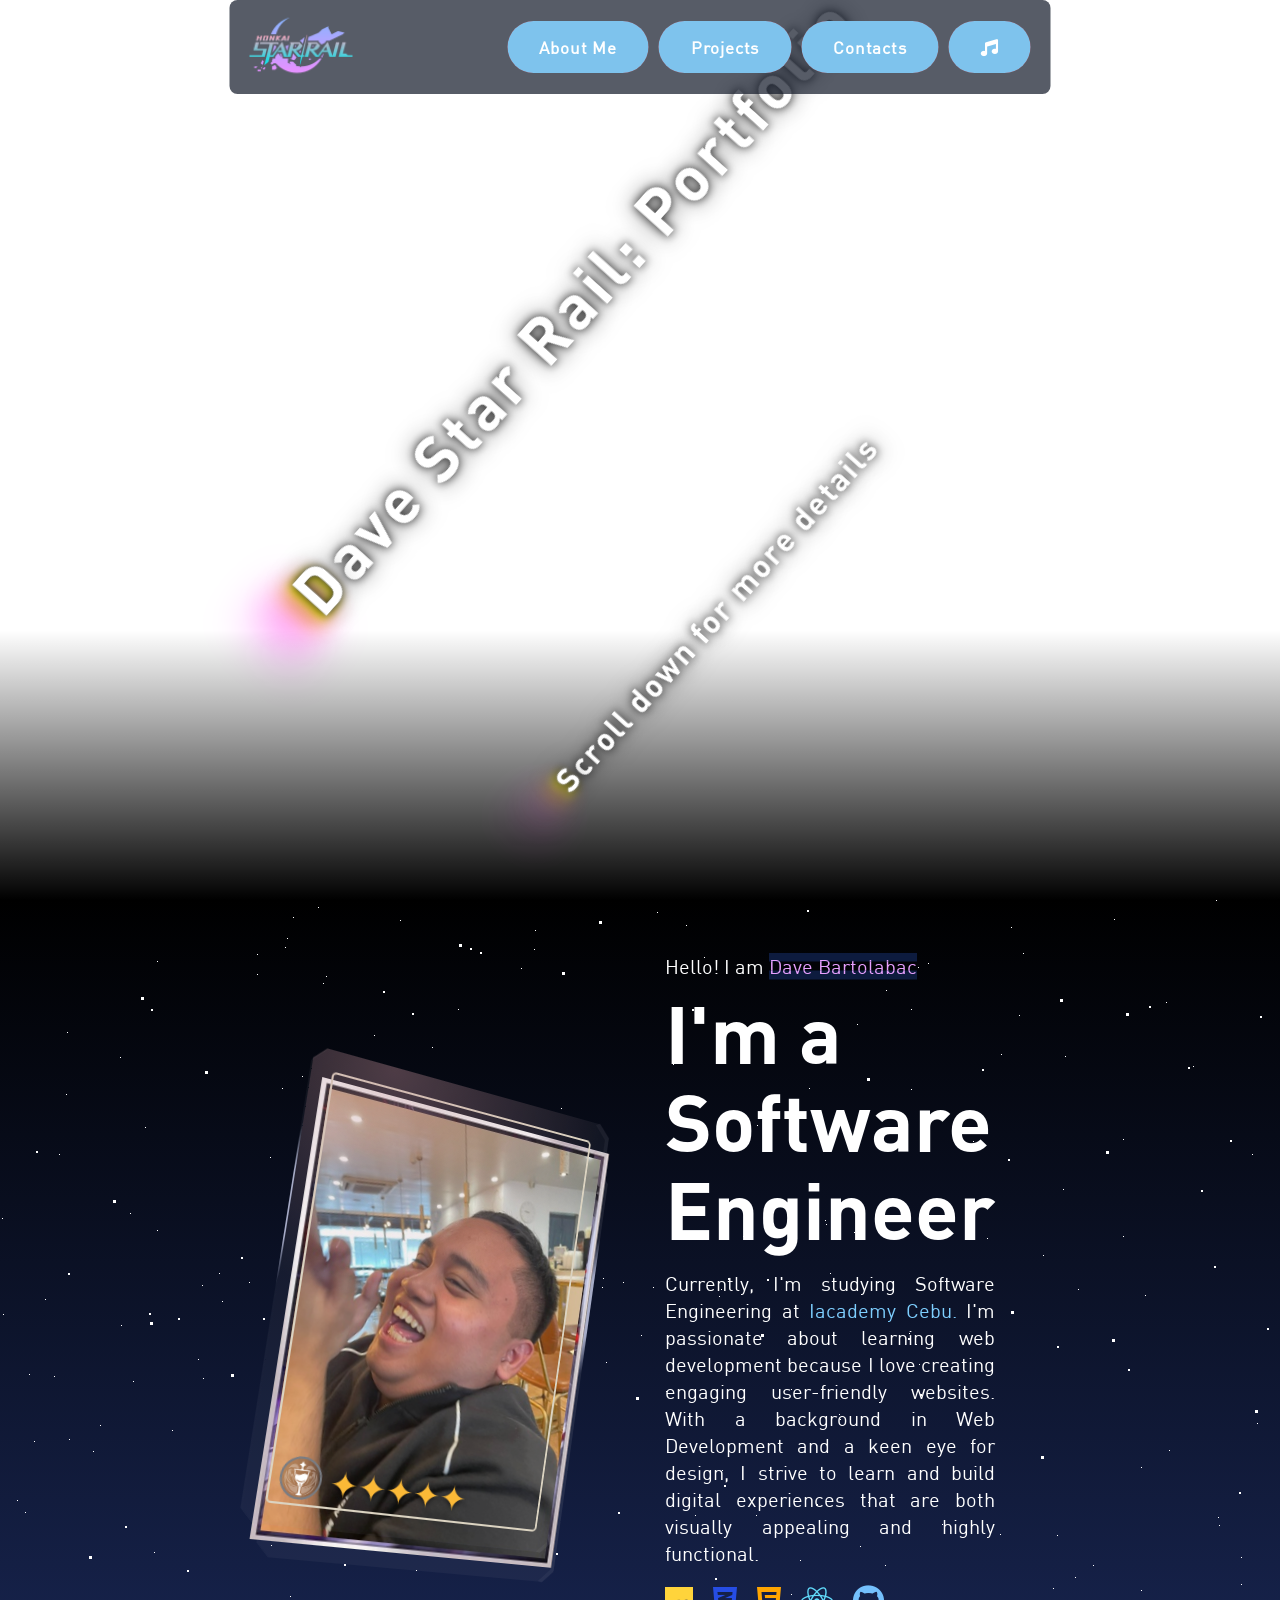
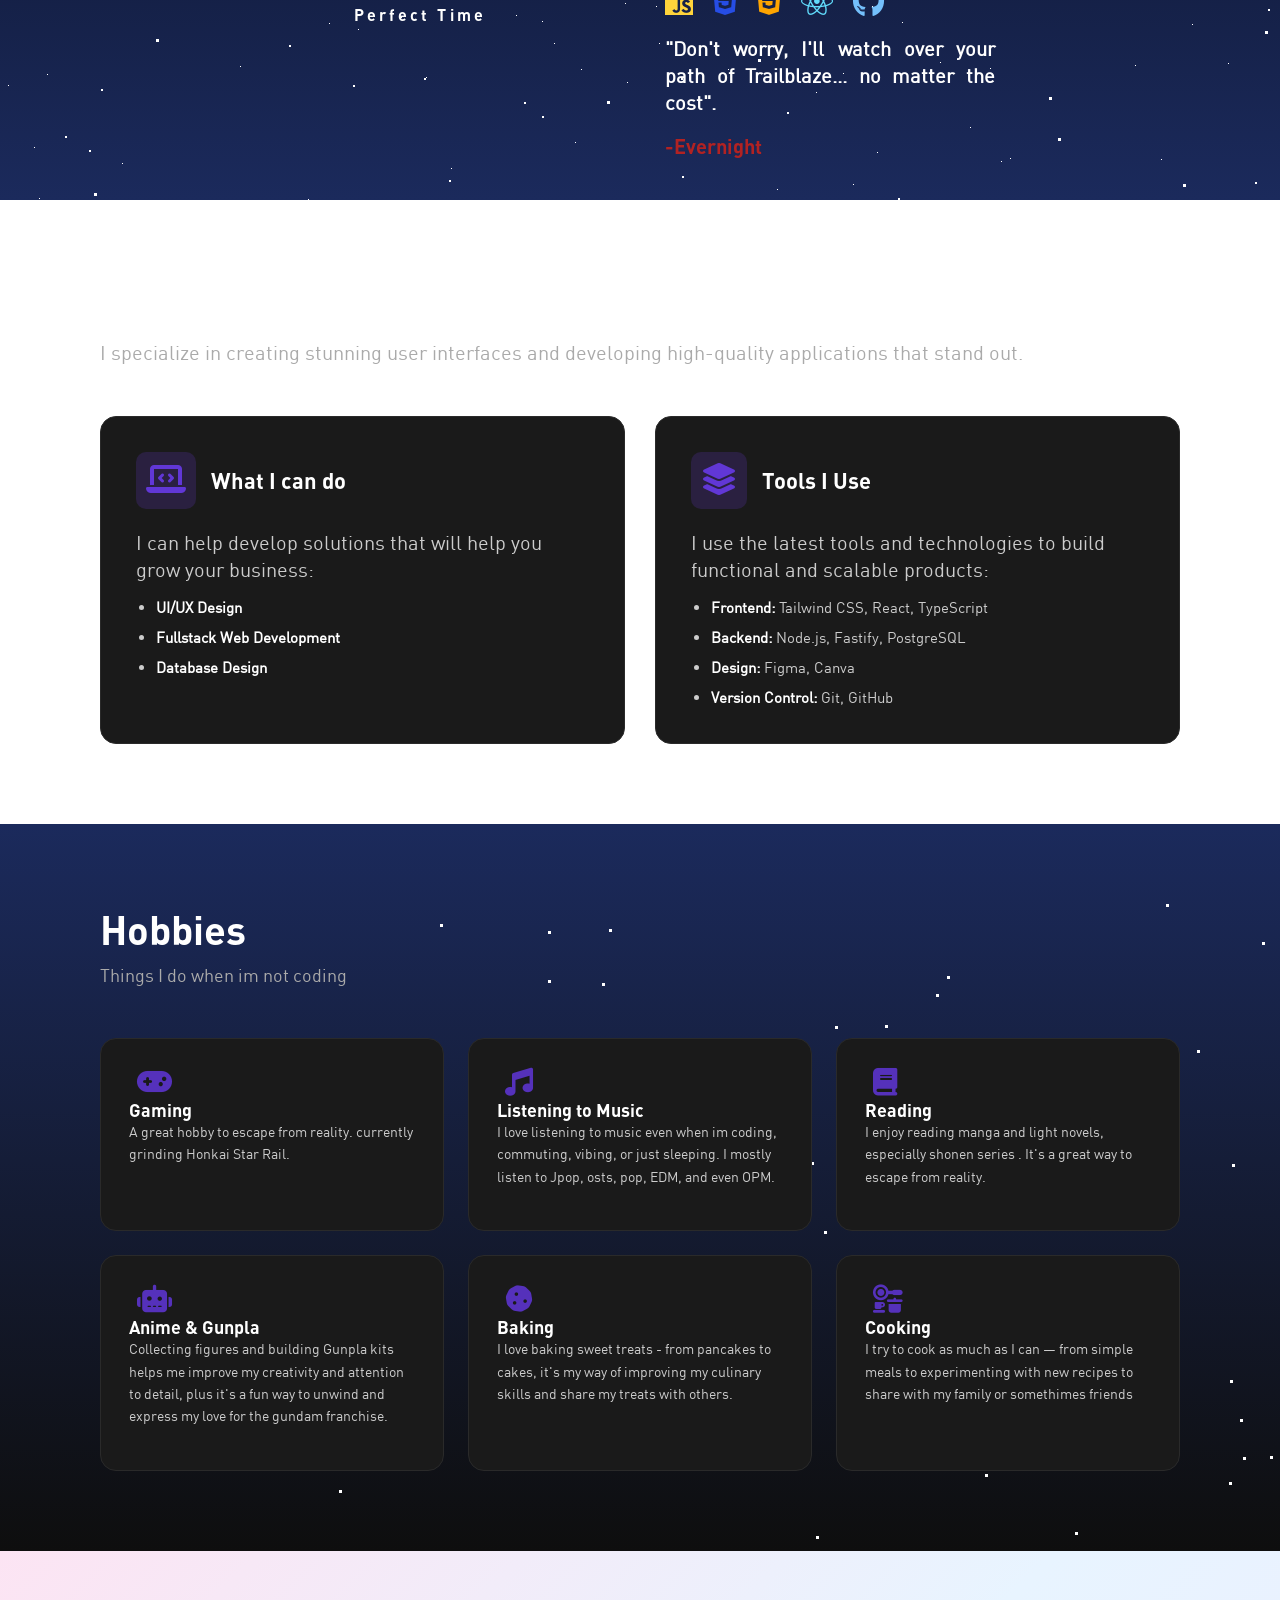
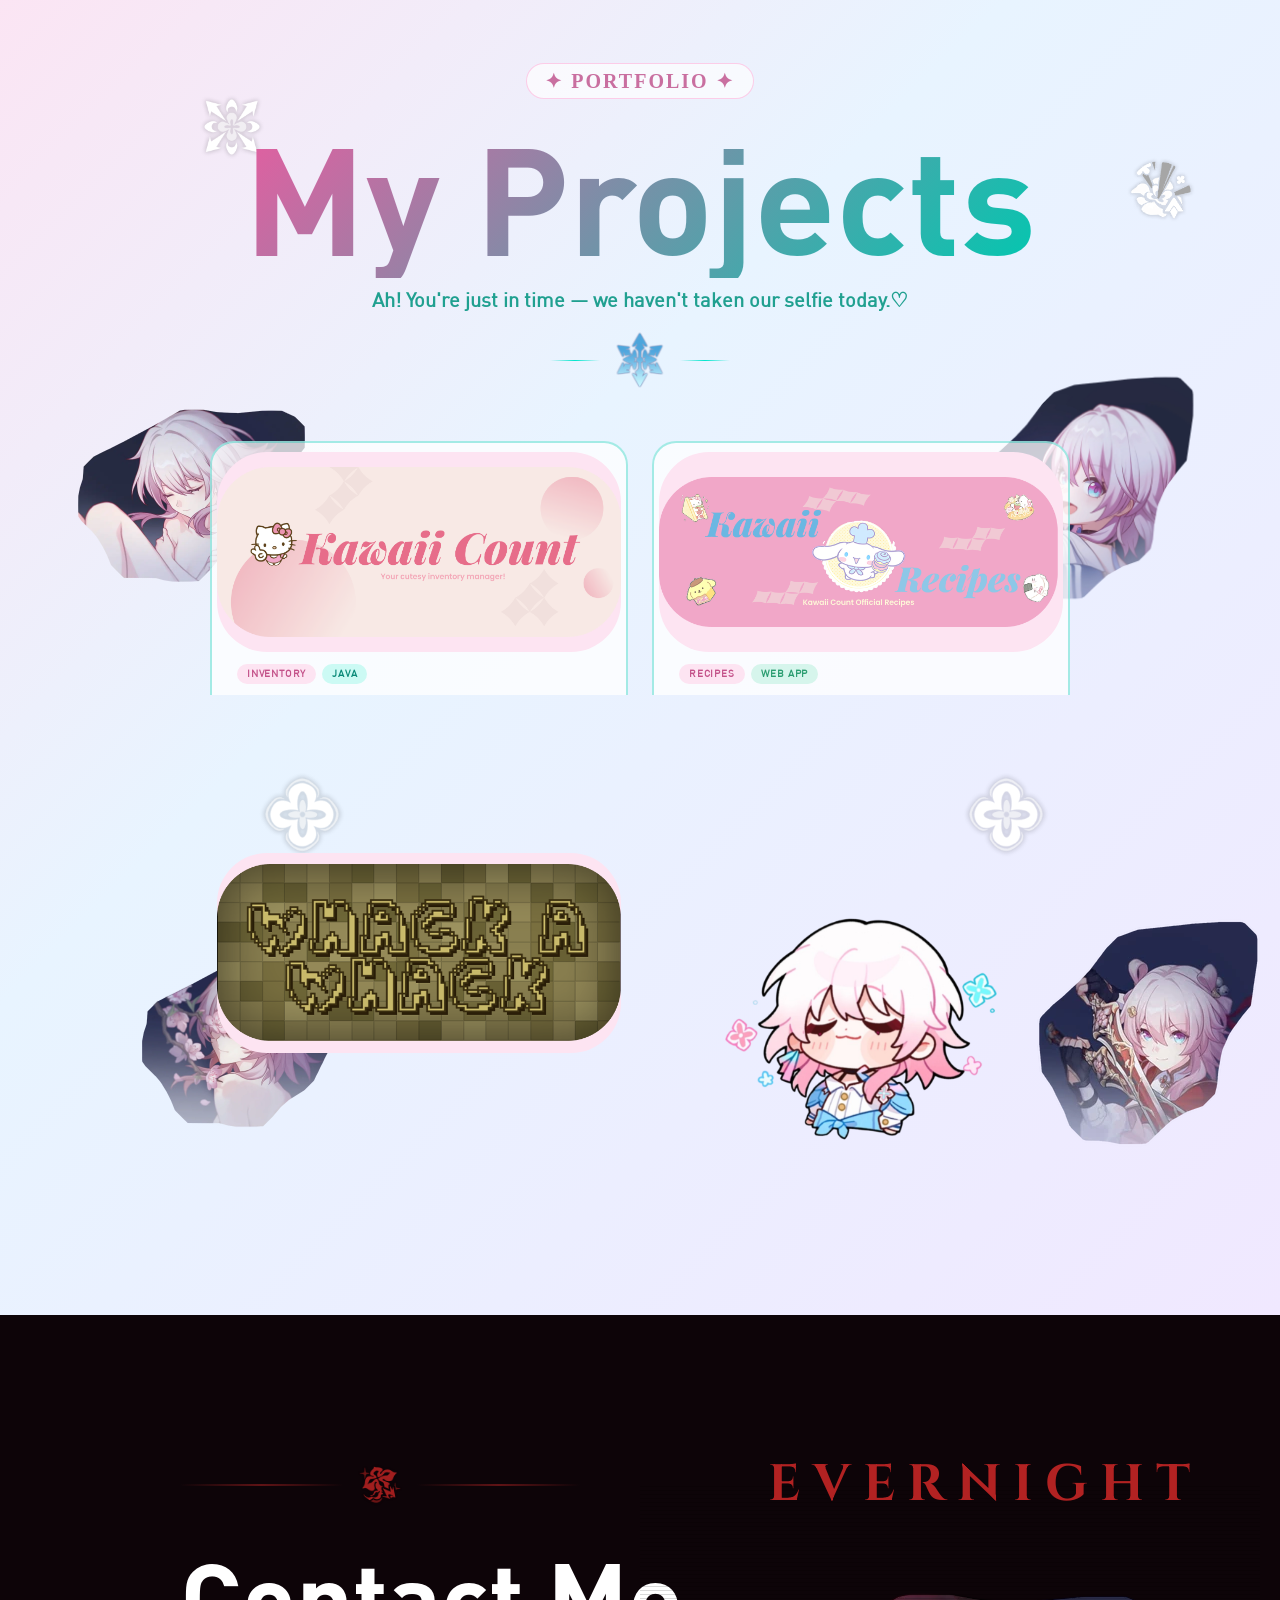
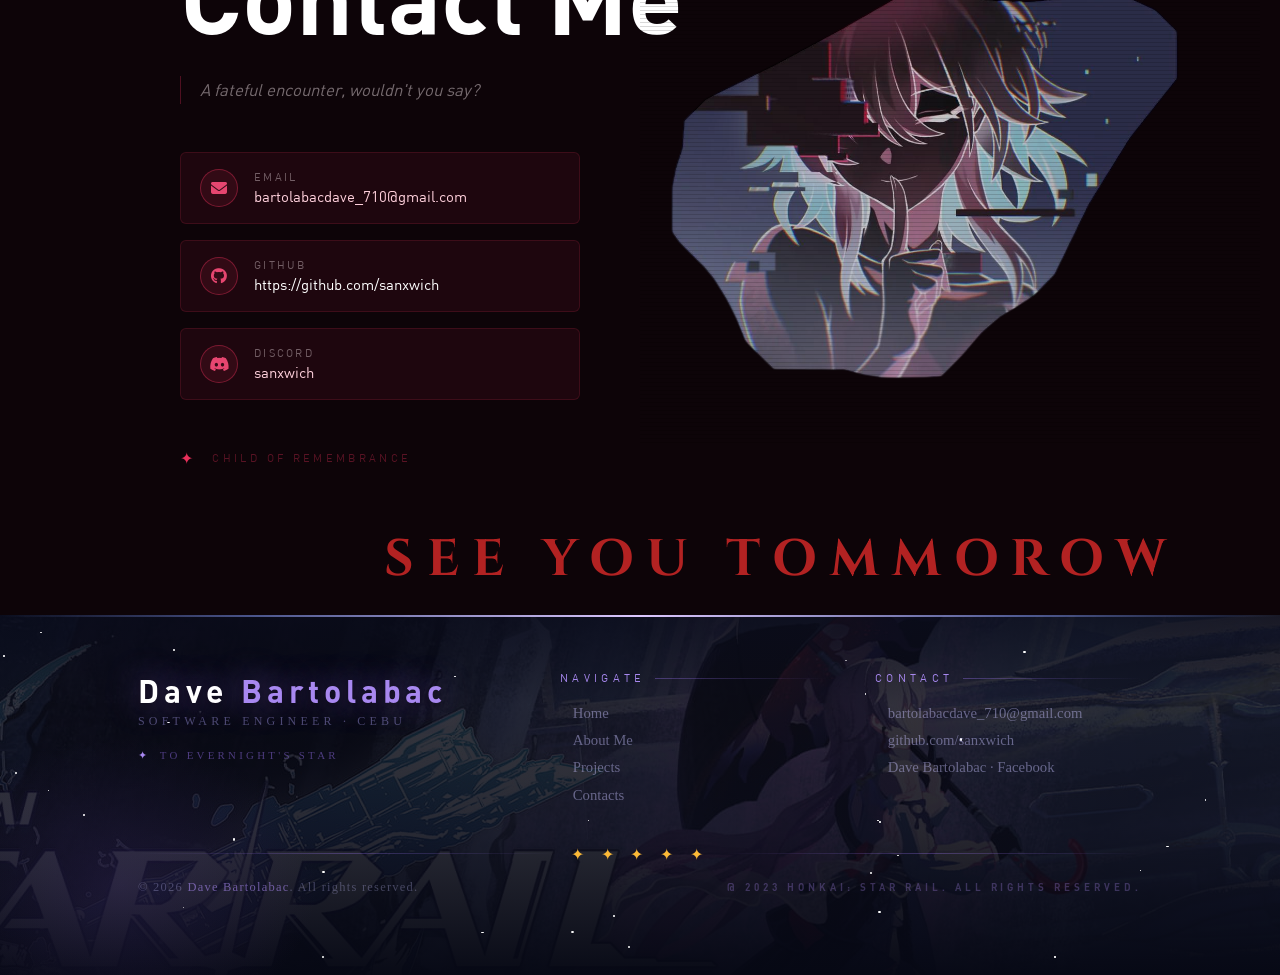
==== index.html @ 69e49395 "github color change" ====
<!doctype html>
<html lang="en">
  <head>
    <meta charset="UTF-8" />
    <meta name="viewport" content="width=device-width, initial-scale=1.0" />
    <title>Portfolio</title>
    <link rel="stylesheet" href="/stylesheet/style.css" />

    <link
      rel="stylesheet"
      href="https://cdnjs.cloudflare.com/ajax/libs/font-awesome/6.5.0/css/all.min.css"
    />
  </head>
  <body>
    <section class="landing-cont" id="Home">
      <video autoplay loop muted plays-inline class="background-video">
        <source
          src="/video/Honkai_Star_Rail_-_Main_Loading_Screen_Live_Wallpaper_OST_720P.mp4"
          type="video/mp4"
        />
      </video>
      <nav class="navbar">
        <div class="logo">
          <a href="/index.html">
            <img
              src="/images/icons8-honkai-star-rail-logo-100.png"
              alt="hsr logo"
            />
          </a>
        </div>
        <div class="navbar-btns">
          <button class="aboutMe-btn" onclick="scrollToSection('about')">
            <span>About Me</span>
          </button>
          <button class="project-btn" onclick="scrollToSection('projects')">
            <span>Projects</span>
          </button>
          <button class="contact-btn" onclick="scrollToSection('contact')">
            <span>Contacts</span>
          </button>
          <button class="music-btn" id="music-button">
            <span><i class="fa-solid fa-music"></i></span>
          </button>
        </div>
      </nav>
      <audio id="bg-music" loop preload="auto">
        <source
          src="/audio/Star Rail (Login Menu BGM) - Honkai_ Star Rail 1.0 OST.mp3"
          type="audio/mpeg"
        />
      </audio>
      <div class="content">
        <h1>
          <span class="trail" data-text="D">D</span>ave Star Rail: Portfolio
        </h1>
        <h2>
          <span class="trail_S" data-text="S">S</span>croll down for more
          details
        </h2>
      </div>
    </section>
    <main>
      <section class="aboutMe" id="about">
        <div id="stars"></div>
        <div id="stars2"></div>
        <div id="stars3"></div>
        <div class="lightcone-container">
          <div class="lightcone-card">
            <img class="card-img" src="/images/dave_framed.jpg" />
            <div class="card-instanse">
              <div class="card-front-thick-wrapper">
                <div class="card-thick-left card-thick-border"></div>
                <div class="card-thick-mid card-thick-border"></div>
                <div class="card-thick-right card-thick-border"></div>
              </div>
              <div class="card-front-thick-wrapper-back">
                <div class="card-front-thick-wrapper back">
                  <div class="card-thick-left card-thick-border"></div>
                  <div class="card-thick-mid card-thick-border"></div>
                  <div class="card-thick-right card-thick-border"></div>
                </div>
              </div>
              <div class="card-front">
                <div class="card-front-hud-wrapper">
                  <div class="card-front-hud">
                    <div class="card-hud-wrapper">
                      <div class="card-hud-path">
                        <img src="/images/Path_Elation.webp" />
                      </div>
                      <div class="card-hud-stars">
                        <span class="hud-star">✦</span>
                        <span class="hud-star">✦</span>
                        <span class="hud-star">✦</span>
                        <span class="hud-star">✦</span>
                        <span class="hud-star">✦</span>
                      </div>
                    </div>
                  </div>
                </div>
                <div class="card-blick-wrapper">
                  <div class="card-blick"></div>
                </div>
                <div class="card-front-color-wrapper-wrapper">
                  <div class="card-front-color-wrapper">
                    <div class="card-front-color"></div>
                  </div>
                </div>
              </div>
              <div class="card-back">
                <div class="card-front-hud-wrapper">
                  <div class="card-front-hud"></div>
                </div>
                <div class="card-blick-wrapper">
                  <div class="card-blick"></div>
                </div>
              </div>
            </div>
          </div>
          <div class="lightcone_name">
            <h2>Perfect Time</h2>
          </div>
        </div>
        <div class="aboutMe__text">
          <p>
            Hello! I am
            <span title="Dave Bartolabac" class="glitch">Dave Bartolabac</span>
          </p>
          <h3>I'm a Software Engineer</h3>
          <p>
            Currently, I'm studying Software Engineering at
            <a href="https://www.facebook.com/iACADEMYCebu/">Iacademy Cebu.</a>
            I'm passionate about learning web development because I love
            creating engaging user-friendly websites. With a background in Web
            Development and a keen eye for design, I strive to learn and build
            digital experiences that are both visually appealing and highly
            functional.
          </p>
          <div class="icons_abt">
            <i class="fa-brands fa-js" style="color: rgb(255, 212, 59)"></i>
            <i class="fa-brands fa-css3-alt" style="color: #264de4"></i>
            <i class="fa-brands fa-html5" style="color: #ffa500"></i>
            <i class="fa-brands fa-react" style="color: #61dbfb"></i>
            <i
              class="fa-brands fa-github"
              style="color: rgb(116, 192, 252)"
            ></i>
          </div>
          <p class="quote">
            "Don't worry, I'll watch over your path of Trailblaze... no matter
            the cost".
          </p>
          <h2 class="author">-Evernight</h2>
        </div>

        <!--end of lightcone-->
      </section>
      <!--start of skills-->
      <section class="skills">
        <div id="stars4"></div>
        <div id="stars5"></div>
        <div id="stars6"></div>
        <h2>Building Digital Experiences</h2>
        <p class="skills__subtitle">
          I specialize in creating stunning user interfaces and developing
          high-quality applications that stand out.
        </p>

        <div class="skills__cards">
          <div class="skills__card">
            <div class="skills__card-header">
              <span class="skills__icon"
                ><i
                  class="fa-solid fa-laptop-code"
                  style="color: rgb(97, 55, 214)"
                ></i
              ></span>
              <h3>What I can do</h3>
            </div>
            <p>
              I can help develop solutions that will help you grow your
              business:
            </p>
            <ul>
              <li><strong>UI/UX Design</strong></li>
              <li><strong>Fullstack Web Development</strong></li>
              <li><strong>Database Design</strong></li>
            </ul>
          </div>

          <div class="skills__card">
            <div class="skills__card-header">
              <span class="skills__icon"
                ><i
                  class="fa-solid fa-layer-group"
                  style="color: rgb(97, 55, 214)"
                ></i
              ></span>
              <h3>Tools I Use</h3>
            </div>
            <p>
              I use the latest tools and technologies to build functional and
              scalable products:
            </p>
            <ul>
              <li>
                <strong>Frontend:</strong> Tailwind CSS, React, TypeScript
              </li>
              <li><strong>Backend:</strong> Node.js, Fastify, PostgreSQL</li>
              <li><strong>Design:</strong> Figma, Canva</li>
              <li><strong>Version Control:</strong> Git, GitHub</li>
            </ul>
          </div>
        </div>
      </section>
      <section class="hobbies">
        <div id="stars7"></div>
        <div id="stars8"></div>
        <div id="stars9"></div>

        <h2>Hobbies</h2>
        <p class="hobbies__subtitle">Things I do when im not coding</p>

        <div class="hobbies__cards">
          <div class="hobby__card gaming">
            <div class="hobby__card-header">
              <span class="hobby__icon"
                ><i
                  class="fa-solid fa-gamepad"
                  style="color: rgb(85, 49, 187)"
                ></i
              ></span>
              <h3>Gaming</h3>
            </div>
            <p>
              A great hobby to escape from reality. currently grinding Honkai
              Star Rail.
            </p>
          </div>

          <div class="hobby__card music">
            <div class="hobby__card-header">
              <span class="hobby__icon"
                ><i
                  class="fa-solid fa-music"
                  style="color: rgb(85, 49, 187)"
                ></i
              ></span>
              <h3>Listening to Music</h3>
            </div>
            <p>
              I love listening to music even when im coding, commuting, vibing,
              or just sleeping. I mostly listen to Jpop, osts, pop, EDM, and
              even OPM.
            </p>
          </div>

          <div class="hobby__card reading">
            <div class="hobby__card-header">
              <span class="hobby__icon"
                ><i class="fa-solid fa-book" style="color: rgb(85, 49, 187)"></i
              ></span>
              <h3>Reading</h3>
            </div>
            <p>
              I enjoy reading manga and light novels, especially shonen series .
              It's a great way to escape from reality.
            </p>
          </div>

          <div class="hobby__card collecting">
            <div class="hobby__card-header">
              <span class="hobby__icon"
                ><i
                  class="fa-solid fa-robot"
                  style="color: rgb(85, 49, 187)"
                ></i
              ></span>
              <h3>Anime & Gunpla</h3>
            </div>
            <p>
              Collecting figures and building Gunpla kits helps me improve my
              creativity and attention to detail, plus it's a fun way to unwind
              and express my love for the gundam franchise.
            </p>
          </div>

          <div class="hobby__card baking">
            <div class="hobby__card-header">
              <span class="hobby__icon"
                ><i
                  class="fa-solid fa-cookie"
                  style="color: rgb(85, 49, 187)"
                ></i
              ></span>
              <h3>Baking</h3>
            </div>
            <p>
              I love baking sweet treats - from pancakes to cakes, it's my way
              of improving my culinary skills and share my treats with others.
            </p>
          </div>

          <div class="hobby__card cooking">
            <div class="hobby__card-header">
              <span class="hobby__icon"
                ><i
                  class="fa-solid fa-kitchen-set"
                  style="color: rgb(85, 49, 187)"
                ></i
              ></span>
              <h3>Cooking</h3>
            </div>
            <p>
              I try to cook as much as I can — from simple meals to
              experimenting with new recipes to share with my family or
              somethimes friends
            </p>
          </div>
        </div>
      </section>
    </main>
    <main>
      <section class="Projects" id="projects">
        <div class="background-icons" id="bgIcons">
          <img
            src="/images/Ability_Freezing_Beauty.png"
            alt="icon"
            class="bg-icon"
          />
          <img
            src="/images/Ability_The_Power_of_Cuteness.png"
            alt="icon"
            class="bg-icon"
          />
          <img
            src="/images/the_Best_Girl_in_Sight.png"
            alt="icon"
            class="bg-icon"
          />
          <img
            src="/images/Character_March_7th_29_Eidolon_6.webp"
            alt="icon"
            class="bg-icon"
          />

          <img
            src="/images/Character_March_7th_29_Eidolon_4.webp"
            alt="icon"
            class="bg-icon"
          />
          <img
            src="/images/march 7th eidolen.webp"
            alt="icon"
            class="bg-icon"
          />
          <img
            src="/images/Ability_Frigid_Cold_Arrow.webp"
            alt="icon"
            class="bg-icon"
          />
          <img src="/images/march e6.webp" alt="icon" class="bg-icon" />
          <img
            src="/images/Ability_The_Power_of_Cuteness.png"
            alt="icon"
            class="bg-icon"
          />
        </div>

        <div class="section-head">
          <div class="badge">✦ Portfolio ✦</div>
          <h1>My Projects</h1>
          <p>Ah! You're just in time — we haven't taken our selfie today.♡</p>
          <div class="divider">
            <div class="dline"></div>
            <div class="ice_crystal">
              <img src="/images/Type_Ice.webp" alt="ice" />
            </div>
            <div class="dline"></div>
          </div>
        </div>

        <div class="grid">
          <div class="project_card">
            <img
              class="card-img"
              src="/images/kawaiiCount.png"
              alt="Kawaii Count"
            />
            <div class="card-body">
              <div class="card-tags">
                <span class="tag tag-pink">Inventory</span>
                <span class="tag tag-teal">Java</span>
              </div>
              <div class="card-title">Kawaii Count</div>
              <div class="card-desc">Your cutesy inventory manager!</div>
              <div class="card-footer">
                <a
                  class="card-link"
                  href="/projects/KawaiiCount.html"
                  target="_blank"
                  >View Project</a
                >
                <div class="card-arrow">
                  <i
                    class="fa-solid fa-arrow-right"
                    style="color: rgb(255, 255, 255)"
                  ></i>
                </div>
              </div>
            </div>
          </div>

          <div class="project_card">
            <img
              class="card-img"
              src="/images/KawaiiRecipe.png"
              alt="Kawaii Recipes"
            />
            <div class="card-body">
              <div class="card-tags">
                <span class="tag tag-pink">Recipes</span>
                <span class="tag tag-mint">Web App</span>
              </div>
              <div class="card-title">Kawaii Recipes (in progress)</div>
              <div class="card-desc">
                Kawaii Count's official recipe collection!
              </div>
              <div class="card-footer">
                <a
                  class="card-link"
                  href="/projects/KawaiiCount.html"
                  target="_blank"
                  >View Project</a
                >
                <div class="card-arrow">
                  <i
                    class="fa-solid fa-arrow-right"
                    style="color: rgb(255, 255, 255)"
                  ></i>
                </div>
              </div>
            </div>
          </div>

          <div class="project_card">
            <img
              class="card-img"
              src="/images/whackAwhack.png"
              alt="Whack A Whack"
            />
            <div class="card-body">
              <div class="card-tags">
                <span class="tag tag-blue">Game</span>
                <span class="tag tag-teal">Java</span>
              </div>
              <div class="card-title">Whack A Whack</div>
              <div class="card-desc">
                A java final project meme whack-a-mole style arcade game!
              </div>
              <div class="card-footer">
                <a
                  class="card-link"
                  href="/projects/WhackaWhack.html"
                  target="_blank"
                  >View Project</a
                >
                <div class="card-arrow">
                  <i
                    class="fa-solid fa-arrow-right"
                    style="color: rgb(255, 255, 255)"
                  ></i>
                </div>
              </div>
            </div>
          </div>
          <div class="project_card chibi-card">
            <img
              class="chibi-img"
              src="images/chibiMarch.png"
              alt="March 7th chibi"
            />
          </div>
        </div>
      </section>
    </main>
    <section class="Contact_page" id="contact">
      <div class="contact-runes" id="rune">
        <div class="contact-rune">SEE YOU TOMMOROW</div>
        <div class="contact-rune">EVERNIGHT</div>
      </div>

      <div class="panel">
        <div class="section-head-contact">
          <div class="divider-contact">
            <div class="dline-contact"></div>
            <div class="remembrance_icon">
              <img src="/images/squid_red.png" alt="remembrance" />
            </div>
            <div class="dline-contact"></div>
          </div>
        </div>
        <h1>Contact Me</h1>
        <p class="subtitle">A fateful encounter, wouldn't you say?</p>
        <div class="info-cards">
          <div class="info-card" data-copy="bartolabacdave_710@gmail.com">
            <div class="info-icon">
              <i class="fa-solid fa-envelope" style="color: #e64670"></i>
            </div>
            <div>
              <div class="info-label">Email</div>
              <div class="info-value">bartolabacdave_710@gmail.com</div>
            </div>
            <span class="copy-toast">Copied!</span>
          </div>

          <div class="info-card">
            <div class="info-icon">
              <i class="fa-brands fa-github" style="color: #e64670"></i>
            </div>
            <div>
              <div class="info-label">Github</div>
              <div class="info-value">
                <a href="https://github.com/sanxwich"
                  >https://github.com/sanxwich</a
                >
              </div>
            </div>
          </div>

          <div class="info-card" data-copy="sanxwich">
            <div class="info-icon">
              <i class="fa-brands fa-discord" style="color: #e64670"></i>
            </div>
            <div>
              <div class="info-label">Discord</div>
              <div class="info-value">sanxwich</div>
            </div>
            <span class="copy-toast">Copied!</span>
          </div>
        </div>

        <div class="deco-star">Child of Remembrance</div>
      </div>

      <div class="image-panel">
        <div class="evernight-glitch">
          <img src="/images/image-Photoroom (2).png" alt="Evernight" />
          <div class="scanline"></div>
        </div>
      </div>
    </section>
    <footer class="Footer">
      <div class="footer-bg"></div>
      <div class="footer-mist"></div>
      <div class="footer-glow"></div>
      <div class="footer-top-border"></div>

      <div class="footer-inner">
        <div class="footer-brand">
          <div class="brand-title">Dave <span>Bartolabac</span></div>
          <div class="brand-sub">Software Engineer · Cebu</div>
          <div class="brand-sigil">To Evernight's Star</div>
        </div>

        <div>
          <div class="footer-col-title">Navigate</div>
          <ul class="footer-links">
            <li><a href="#home" onclick="scrollToSection('Home')">Home</a></li>
            <li><a href="#about">About Me</a></li>
            <li><a href="#projects">Projects</a></li>
            <li><a href="#contact">Contacts</a></li>
          </ul>
        </div>

        <div>
          <div class="footer-col-title">Contact</div>
          <ul class="footer-links">
            <li>
              <a href="mailto:bartolabacdave_710@gmail.com"
                >bartolabacdave_710@gmail.com</a
              >
            </li>
            <li>
              <a href="https://github.com/sanxwich" target="_blank"
                >github.com/sanxwich</a
              >
            </li>
            <li>
              <a
                href="https://www.facebook.com/dave.bartolabac.2025"
                target="_blank"
                >Dave Bartolabac · Facebook</a
              >
            </li>
          </ul>
        </div>
      </div>

      <div class="footer-divider">
        <div class="fdline"></div>
        <div class="footer-emblem">✦ ✦ ✦ ✦ ✦</div>
        <div class="fdline"></div>
      </div>

      <div class="footer-bottom">
        <div class="footer-copy">
          © 2026 <span>Dave Bartolabac</span>. All rights reserved.
        </div>
        <div class="footer-path">
          @ 2023 <span>Honkai: Star Rail</span>. All rights reserved.
        </div>
      </div>
    </footer>
    <script src="script.js"></script>
  </body>
</html>
---- stylesheet/style.css ----
* {
  margin: 0;
  padding: 0;
  box-sizing: border-box;
} /* FONTS */
@font-face {
  font-family: "DIN";
  src: url(/fonts/DIN\ Regular.ttf);
}
@font-face {
  font-family: "DIN-bold";
  src: url(/fonts/DIN\ Bold.otf);
}
@font-face {
  font-family: "Cinzel";
  src: url(/fonts/Cinzel-VariableFont_wght.ttf);
}
/*cursors*/
.Footer,
.hobbies,
.navbar,
.landing-cont,
.aboutMe,
.skills {
  cursor: url("/cursors/cursor.png"), auto;
}
.Projects {
  cursor: url("/cursors/march\ \ cursor.png"), auto;
}
.Contact_page {
  cursor: url("/cursors/Normal_page_01-removebg-preview.png"), auto;
}

/* LANDING SECTION */
.landing-cont {
  width: 100%;
  height: 100vh;
  display: flex;
  align-items: center;
  justify-content: center;
  position: relative;
  overflow: hidden;
}

.landing-cont::after {
  content: "";
  position: absolute;
  bottom: 0;
  left: 0;
  width: 100%;
  height: 30%;
  background: linear-gradient(to bottom, transparent 0%, #000000 100%);
  z-index: 1;
  pointer-events: none;
}
.background-video {
  position: absolute;
  top: 0;
  left: 0;
  width: 100%;
  height: 100%;
  object-fit: cover;
  z-index: -1;
}
.content {
  position: absolute;
  z-index: 2;
  display: flex;
  flex-direction: column;
  align-items: center;
  justify-content: space-between;
  height: 400px;
  rotate: -25deg;
  gap: 5px;
}
.content h1 {
  font-family: "DIN-bold";
  font-size: clamp(28px, 6vw, 64px);
  color: white;
  user-select: none;
  letter-spacing: 4px;
  color: #ffffff;
  text-shadow: 0 0 8px #a0a0a0;

  text-shadow:
    0 0 10px rgba(0, 0, 0, 0.8),
    0 0 25px rgba(0, 0, 0, 0.6);
}
.content h2 {
  font-family: "DIN-bold";
  font-size: clamp(16px, 3vw, 32px);
  color: white;
  user-select: none;
  letter-spacing: 2px;
  text-shadow:
    0 0 10px rgba(0, 0, 0, 0.8),
    0 0 25px rgba(0, 0, 0, 0.6);
}

/* MAIN TRAIL (D) */
.trail {
  position: relative;
  display: inline-block;
}

.trail::before {
  content: attr(data-text);
  position: absolute;
  top: 0;
  left: 0;
  z-index: -1;
  color: #fff;
  filter: blur(1px);
  opacity: 1;

  /* Combined all your colors into one shadow stack for a constant, thick look */
  text-shadow:
    -5px 0 10px #ffd700,
    -15px 0 25px #ff8c00,
    -35px 0 45px #ff69b4,
    -60px 0 70px #ff00ff;

  text-shadow:
    -5px 0 10px #ffff00,
    -15px 0 20px #ffa500,
    -30px 0 35px #ff66cc,
    -50px 0 50px #ff00ff;

  animation: warp-shimmer 2s infinite alternate;
}
/* Spaceship blast-off from train */

@keyframes spaceshipBlast {
  0% {
    opacity: 0;

    transform: translateX(300%) translateY(150%) scale(0.8) rotate(-25deg);
  }

  40% {
    opacity: 1;

    transform: translateX(100%) translateY(-20%) scale(1.05) rotate(-20deg);
  }

  70% {
    transform: translateX(20%) translateY(10%) scale(1.02) rotate(30deg);
  }
  90% {
    transform: translateX(-10%) translateY(-5%) scale(0.98) rotate(-20deg);
  }
  100% {
    opacity: 1;

    transform: translateX(0) translateY(0) scale(1) rotate(-23deg);
  }
}

/* Apply to your main heading */

.content h1 {
  opacity: 0;
  animation:
    spaceshipBlast 3s ease-out forwards,
    float 10s ease-in-out infinite;

  animation-delay: 1s, 4s; /* blast first, float after */
}
/* Subtitle follows slightly later */

.content h2 {
  opacity: 0;

  animation:
    spaceshipBlast 3s ease-out forwards,
    float 10s ease-in-out infinite;

  animation-delay: 1s, 4s;
}
/* SUBTITLE TRAIL (S) */
.trail_S {
  position: relative;
  display: inline-block;
}

.trail_S::before {
  content: attr(data-text); /* Added this so the S trail appears */
  position: absolute;
  top: 0;
  left: 0;
  z-index: -1;
  color: #fff;
  filter: blur(1px);
  opacity: 0.8;

  /* Slightly smaller scale for the subtitle */
  text-shadow:
    -5px 0 10px #ffd700,
    -15px 0 25px #ff8c00,
    -35px 0 45px #ff69b4,
    -60px 0 70px #ff00ff;

  text-shadow:
    -5px 0 10px #ffff00,
    -15px 0 20px #ffa500,
    -30px 0 35px #ff66cc,
    -50px 0 50px #ff00ff;

  animation: warp-shimmer 2s infinite alternate;
}
@keyframes warp-shimmer {
  0% {
    opacity: 0.6;
    transform: scaleX(3.5) translateX(-8px) skewX(20deg);
    filter: blur(12px);
  }
  100% {
    opacity: 0.9;
    transform: scaleX(5) translateX(-15px) skewX(20deg);
    filter: blur(18px);
  }
}

/* FLOAT ANIMATION */
@keyframes float {
  0% {
    transform: rotate(-25deg) translateY(0px);
  }
  50% {
    transform: rotate(-25deg) translateY(-10px);
  }
  100% {
    transform: rotate(-25deg) translateY(0px);
  }
}
.content {
  animation: float 10s ease-in-out infinite;
}
/*navbar*/
html {
  scroll-behavior: smooth;
}
.logo img {
  width: 103px;
}

.navbar {
  width: 821px;
  height: 94px;
  margin: 0 auto;
  display: flex;
  justify-content: space-between;
  align-items: center;
  padding: 12px 20px;
  background-color: rgba(17, 24, 39, 0.7);
  border-radius: 8px;
  position: absolute;
  top: 0;
  left: 50%;
  transform: translateX(-50%);
  z-index: 10;
}

.navbar-btns {
  display: flex;
  gap: 10px; /* spacing between buttons */
}

.navbar-btns button {
  outline: none;
  cursor: pointer;
  border: none;
  padding: 0.9rem 2rem;
  margin: 0;
  font-family: "DIN";
  font-weight: 700;
  font-size: 17px;
  position: relative;
  display: inline-block;
  letter-spacing: 0.05rem;
  border-radius: 500px;
  overflow: hidden;
  background: #b22222; /* default background */
  color: #ffffff;
  transition: color 0.4s;
}

.navbar-btns button span {
  position: relative;
  z-index: 10;
}

.navbar-btns button:hover span {
  color: black;
}

.navbar-btns button::before,
.navbar-btns button::after {
  position: absolute;
  top: 0;
  left: 0;
  width: 100%;
  height: 100%;
  z-index: 0;
}

.navbar-btns button::before {
  content: "";
  background: #7ec3ed;
  width: 120%;
  left: -10%;
  transform: skew(30deg);
  transition: transform 0.4s cubic-bezier(0.3, 1, 0.8, 1);
}

.navbar-btns button:hover::before {
  transform: translate3d(100%, 0, 0);
}
.music-btn.playing .fa-pause {
  animation: spin-slow 3s linear infinite;
}

/* About me section */
.aboutMe {
  width: 100%;
  height: 100vh;
  display: flex;
  flex-direction: row;
  align-items: center;
  justify-content: center;
  gap: 40px;
  position: relative;
  background: linear-gradient(to top, #1b2a5c 0%, #000000 100%);
  padding-left: 25rem;
  padding-right: 25rem;
  box-sizing: border-box;
  overflow: hidden;
  margin-bottom: 0;
  user-select: none;
}

/* Text block */
.aboutMe__text {
  display: flex;
  flex-direction: column;
  gap: 8px;
  user-select: none;
}

.aboutMe__text p {
  font-family: "DIN";
  color: white;
  margin: 0;
  font-size: 20px;
  padding-top: 10px;
  user-select: none;
  text-align: justify;
}

.aboutMe__text h3 {
  font-family: "DIN-bold";
  color: white;
  font-size: 80px;
  margin: 0;
  line-height: 1.1;
  user-select: none;
}

.aboutMe__text a {
  color: #7ecfff;
  text-decoration: none;
  user-select: none;
}

.icons_abt {
  display: flex;
  gap: 20px;
  margin-top: 10px;
  font-size: 32px;
  user-select: none;
}

.quote {
  font-family: "DIN-bold";
  font-weight: bold;
  font-size: 20px;
  margin-top: 20px;
  user-select: none;
}

.author {
  font-family: "DIN-bold";
  font-weight: bold;
  color: #b22222;
  font-size: 20px;
  margin-top: 10px;
}

/* Glitch span - only targets .glitch class */
.aboutMe .glitch {
  position: relative;
  color: #e8a0ff;
  animation: glitch 1s linear infinite;
}

.aboutMe .glitch:before,
.aboutMe .glitch:after {
  content: attr(title);
  position: absolute;
  left: 0;
  color: #e8a0ff;
  background: #0d1b3e;
}

.aboutMe .glitch:before {
  animation: glitchTop 1s linear infinite;
  clip-path: polygon(0 0, 100% 0, 100% 33%, 0 33%);
  -webkit-clip-path: polygon(0 0, 100% 0, 100% 33%, 0 33%);
}

.aboutMe .glitch:after {
  animation: glitchBotom 1.5s linear infinite;
  clip-path: polygon(0 67%, 100% 67%, 100% 100%, 0 100%);
  -webkit-clip-path: polygon(0 67%, 100% 67%, 100% 100%, 0 100%);
}

@keyframes glitch {
  2%,
  64% {
    transform: translate(2px, 0) skew(0deg);
  }
  4%,
  60% {
    transform: translate(-2px, 0) skew(0deg);
  }
  62% {
    transform: translate(0, 0) skew(5deg);
  }
}

@keyframes glitchTop {
  2%,
  64% {
    transform: translate(2px, -2px);
  }
  4%,
  60% {
    transform: translate(-2px, 2px);
  }
  62% {
    transform: translate(13px, -1px) skew(-13deg);
  }
}

@keyframes glitchBotom {
  2%,
  64% {
    transform: translate(-2px, 0);
  }
  4%,
  60% {
    transform: translate(-2px, 0);
  }
  62% {
    transform: translate(-22px, 5px) skew(21deg);
  }
}

/*light cone*/
.lightcone-container {
  margin-top: 30px;
  display: flex;
  flex-direction: column;
  align-items: center;
  justify-content: center;
  perspective: 1000px;
  font-size: 0.7rem;
  margin-right: 20px;
}
.lightcone_name h2 {
  font-family: "DIN-bold";
  color: #fffffe;
  font-size: 1rem;
  letter-spacing: 0.2em;
  margin: 0;
  margin-top: 50px;
  padding-right: 50px;
  text-align: center;
}

.lightcone-card {
  height: auto;
  position: relative;
  transform: rotateY(21deg) rotateZ(9deg);
  transform-style: preserve-3d;
  --cut: 0.75rem;
  --glass-color: rgba(158, 158, 171, 0.07);
}

.card-front-thick-wrapper-back {
  transform: translateZ(-2.5rem);
  width: 100%;
  height: 100%;
  position: absolute;
  top: 2.25rem;
  right: -1.75rem;
  transform-style: preserve-3d;
}

.card-front-thick-wrapper {
  overflow: visible;
  position: relative;
  height: 100%;
  width: 100%;
  transform-style: preserve-3d;
}

.card-img {
  width: 20rem;
  transform-style: preserve-3d;
  transform: translateZ(-0.5rem) translateY(0.25rem) translateX(0rem);
}

.card-thick-left:before {
  background: var(--glass-color);
  content: "";
  height: calc(1.5 * var(--cut));
  width: 0.5rem;
  position: absolute;
  top: calc(-0.75 * var(--cut));
  transform-style: preserve-3d;
  transform: rotateX(-45deg) translateY(calc(-0.75 * var(--cut)));
}

.card-thick-left:after {
  background: inherit;
  background-image: linear-gradient(
    135deg,
    rgba(219, 224, 255, 0.75) 10%,
    var(--glass-color) 19%,
    var(--glass-color) 87%
  );
  background-size: 100% 1000%;
  content: "";
  height: calc(1.5 * var(--cut));
  width: 0.5rem;
  position: absolute;
  bottom: calc(-0.75 * var(--cut));
  transform-style: preserve-3d;
  transform: scaleX(-1) rotateX(-135deg) translateY(calc(-0.75 * var(--cut)));
}

.card-thick-left {
  top: var(--cut);
  left: 0rem;
  position: absolute;
  background-origin: border-box;
  background-repeat: no-repeat;
  background-position: 0 50%;
  background-size: 100% 500%;
  background-image: linear-gradient(
    135deg,
    var(--glass-color) 0%,
    rgba(219, 224, 255, 0.75) 9%,
    rgba(219, 224, 255, 0.75) 19%,
    var(--glass-color) 23%,
    var(--glass-color) 50%,
    rgba(219, 224, 255, 0.75) 52%,
    rgba(219, 224, 255, 0.75) 55%,
    var(--glass-color) 57%,
    var(--glass-color) 69%,
    rgba(219, 224, 255, 0.75) 71%,
    rgba(219, 224, 255, 0.75) 74%,
    var(--glass-color) 76%,
    var(--glass-color) 81%,
    rgba(219, 224, 255, 0.75) 83%,
    rgba(219, 224, 255, 0.75) 85%,
    var(--glass-color) 87%
  );
  height: calc(100% - var(--cut) * 2);
  width: 0.5rem;
  transform-style: preserve-3d;
  transform: rotateY(90deg) scaleY(-1) translateX(-0.75rem) translateZ(-0.25rem);
}

.card-thick-right:before {
  background: inherit;
  background-image: linear-gradient(
    45deg,
    rgba(219, 224, 255, 0.75) 20%,
    var(--glass-color) 29%,
    var(--glass-color) 87%
  );
  background-size: 100% 1000%;
  content: "";
  height: calc(1.5 * var(--cut));
  width: 0.5rem;
  position: absolute;
  top: calc(-0.75 * var(--cut));
  transform-style: preserve-3d;
  transform: rotateX(45deg) translateY(calc(-0.75 * var(--cut))) scaleY(-1);
}

.card-thick-right:after {
  background: inherit;
  background-image: linear-gradient(
    45deg,
    rgba(219, 224, 255, 0.75) 20%,
    var(--glass-color) 29%,
    var(--glass-color) 87%
  );
  background-size: 100% 1000%;
  content: "";
  height: calc(1.5 * var(--cut));
  width: 0.5rem;
  position: absolute;
  bottom: calc(-0.75 * var(--cut));
  transform-style: preserve-3d;
  transform: rotateX(135deg) translateY(calc(-0.75 * var(--cut)));
}

.card-thick-right {
  top: var(--cut);
  right: -0.5rem;
  position: absolute;
  background-origin: border-box;
  background-repeat: no-repeat;
  background-position: 0 50%;
  background-size: 100% 500%;
  background-image: linear-gradient(
    45deg,
    var(--glass-color) 0%,
    rgba(219, 224, 255, 0.75) 9%,
    rgba(219, 224, 255, 0.75) 19%,
    var(--glass-color) 23%,
    var(--glass-color) 50%,
    rgba(219, 224, 255, 0.75) 52%,
    rgba(219, 224, 255, 0.75) 55%,
    var(--glass-color) 57%,
    var(--glass-color) 69%,
    rgba(219, 224, 255, 0.75) 71%,
    rgba(219, 224, 255, 0.75) 74%,
    var(--glass-color) 76%,
    var(--glass-color) 81%,
    rgba(219, 224, 255, 0.75) 83%,
    rgba(219, 224, 255, 0.75) 85%,
    var(--glass-color) 87%
  );
  height: calc(100% - var(--cut) * 2);
  width: 0.5rem;
  transform-style: preserve-3d;
  transform: rotateY(90deg) translateX(-0.75rem) translateZ(-0.25rem);
}

.card-thick-mid {
  transform-style: preserve-3d;
  width: calc(100% - 2rem);
  height: 100%;
  position: relative;
}

.card-thick-mid:after {
  content: "";
  height: 0.5rem;
  width: 100%;
  background: var(--border-color-mid);
  position: absolute;
  left: 1rem;
  bottom: -0.5rem;
  transform-style: preserve-3d;
  transform: rotateX(90deg) translateY(0.75rem) translateZ(0.25rem);
}

.card-thick-mid:before {
  content: "";
  height: 0.5rem;
  width: 100%;
  background: var(--border-color-mid);
  position: absolute;
  left: 1rem;
  transform-style: preserve-3d;
  transform: rotateX(90deg) translateY(0.75rem) translateZ(0.25rem);
}

.card-instanse {
  width: 100%;
  height: 100%;
  top: -1rem;
  left: -1rem;
  position: absolute;
  transform-style: preserve-3d;
}

.card-back {
  width: 100%;
  height: 100%;
  top: 0rem;
  left: 0rem;
  position: absolute;
  transform-style: preserve-3d;
  background-color: var(--glass-color);
  transform: translateZ(-1.5rem) translateY(2.25rem) translateX(1.75rem);
  clip-path: polygon(
    var(--cut) 0,
    calc(100% - var(--cut)) 0,
    100% var(--cut),
    100% calc(100% - var(--cut)),
    calc(100% - var(--cut)) 100%,
    var(--cut) 100%,
    0 calc(100% - var(--cut)),
    0 var(--cut)
  );
}

.card-front {
  width: 100%;
  height: 100%;
  top: 0rem;
  left: 0rem;
  position: absolute;
  transform-style: preserve-3d;
  background-color: var(--glass-color);
  transform: translateZ(1rem);
  clip-path: polygon(
    var(--cut) 0,
    calc(100% - var(--cut)) 0,
    100% var(--cut),
    100% calc(100% - var(--cut)),
    calc(100% - var(--cut)) 100%,
    var(--cut) 100%,
    0 calc(100% - var(--cut)),
    0 var(--cut)
  );
}

.card-front-color {
  width: 30rem;
  height: 100%;
  position: absolute;
  background: radial-gradient(
    circle,
    rgba(193, 138, 147, 0.35) 0%,
    rgba(255, 255, 255, 0) 70%
  );
  top: -50%;
  left: -50%;
}

.card-blick-wrapper {
  width: 100%;
  height: 100%;
  position: absolute;
  clip-path: polygon(
    var(--cut) 0,
    calc(100% - var(--cut)) 0,
    100% var(--cut),
    100% calc(100% - var(--cut)),
    calc(100% - var(--cut)) 100%,
    var(--cut) 100%,
    0 calc(100% - var(--cut)),
    0 var(--cut)
  );
}

.card-blick-border-wrapper {
  overflow: hidden;
  width: 100%;
  height: 100%;
  position: relative;
}

.card-blick {
  z-index: 500;
  background: linear-gradient(
    45deg,
    var(--glass-color) 0%,
    rgba(219, 224, 255, 0.28) 9%,
    rgba(219, 224, 255, 0.28) 19%,
    var(--glass-color) 30%,
    var(--glass-color) 50%,
    rgba(219, 224, 255, 0.14) 52%,
    rgba(219, 224, 255, 0.14) 55%,
    var(--glass-color) 57%,
    var(--glass-color) 69%,
    rgba(219, 224, 255, 0.3) 71%,
    rgba(219, 224, 255, 0.3) 74%,
    var(--glass-color) 76%,
    var(--glass-color) 81%,
    rgba(219, 224, 255, 0.14) 83%,
    rgba(219, 224, 255, 0.14) 85%,
    var(--glass-color) 87%
  );
  position: absolute;
  width: 500%;
  height: 100%;
  left: 200%;
}

.card-front-hud-wrapper {
  position: absolute;
  width: 100%;
  height: 100%;
  display: flex;
  justify-content: center;
  align-items: center;
}

.card-front-hud {
  --padding: 2.5rem;
  width: calc(100% - var(--padding));
  height: calc(100% - var(--padding));
  border: 2px solid #dbd3c1;
  border-radius: 0.3rem;
  display: flex;
  flex-direction: column;
  justify-content: end;
}

.card-hud-wrapper {
  z-index: 9999;
  width: 100%;
  height: fit-content;
  display: flex;
  align-items: center;
  position: relative;
}

.card-hud-path {
  height: fit-content;
  padding-bottom: 0.25rem;
  padding-left: 0.5rem;
  display: flex;
  align-items: center;
}

.card-hud-path img {
  height: 2.5rem;
  padding: 0.1rem;
  background-color: #0000002e;
  border-radius: 100%;
  border: 2px solid #787c83;
}

.card-hud-stars {
  color: #fbb937;
  font-size: 3em;
  position: absolute;
  left: 3.5rem;
  display: flex;
}

.hud-star {
  text-shadow: 0px 2px 5px rgba(0, 0, 0, 0.55);
  color: #fbb937;
}

.card-shine {
  background: radial-gradient(
    circle,
    rgba(255, 255, 255, 0.7) 30%,
    rgba(158, 158, 171, 0) 60%
  );
  position: absolute;
  width: 20rem;
  height: 20rem;
  transform-style: preserve-3d;
  transform: rotateZ(-9deg) rotateX(-90deg) translateX(-12rem) translateY(-8rem)
    translateZ(-13rem) perspective(10px);
}

/* Make sure content sits above stars */
.aboutMe__image,
.aboutMe__text {
  position: relative;
  z-index: 1;
}

/*stars*/
#stars,
#stars2,
#stars3 {
  position: absolute;
  top: 0;
  left: 0;
  width: 1px;
  height: 1px;
  z-index: 0;
  pointer-events: none;
}

/* Make sure content sits above stars */
.aboutMe__image,
.aboutMe__text {
  position: relative;
  z-index: 1;
}

@keyframes animStar {
  from {
    transform: translateY(0px);
  }
  to {
    transform: translateY(-2000px);
  }
}
/*skills*/
.skills {
  width: 100%;
  background: linear-gradient(
    to top,
    #1b2a5c 0%
  ); /* blends from aboutMe's bottom color */
  color: white;
  padding: 80px 100px;
  box-sizing: border-box;
  position: relative;
  overflow: hidden;
}

.skills h2 {
  font-size: 40px;
  font-weight: 800;
  font-family: "DIN-bold";
  margin: 0 0 10px 0;
}

.skills__subtitle {
  color: #aaa;
  font-size: 20px;
  margin: 0 0 50px 0;
  font-family: "DIN";
}

.skills__cards {
  display: flex;
  gap: 30px;
}

.skills__card {
  flex: 1;
  background: #1a1a1a;
  border: 1px solid #2a2a2a;
  border-radius: 16px;
  padding: 35px;
  box-sizing: border-box;
}

.skills__card-header {
  display: flex;
  align-items: center;
  gap: 15px;
  margin-bottom: 20px;
}

.skills__icon {
  font-size: 32px;
  background: #2a2040;
  padding: 10px;
  border-radius: 10px;
}

.skills__card h3 {
  font-size: 22px;
  font-weight: 700;
  font-family: "DIN-bold";
  margin: 0;
}

.skills__card p {
  color: #ccc;
  font-size: 20px;
  margin: 0 0 15px 0;
  font-family: "DIN";
}

.skills__card ul {
  padding-left: 20px;
  margin: 0;
  display: flex;
  flex-direction: column;
  gap: 10px;
  color: #ccc;
  font-size: 15px;
  font-family: "DIN";
}

.skills__card ul li strong {
  color: white;
}
.skills h2,
.skills__subtitle,
.skills__cards {
  position: relative;
  z-index: 1;
}
/*hobbies*/
.hobbies {
  width: 100%;
  background: linear-gradient(
    to bottom,
    #1b2a5c 0%,
    #0e0e0e 100%
  ); /* blends from aboutMe's bottom color */
  color: white;
  padding: 80px 100px;
  box-sizing: border-box;
  position: relative;
  overflow: hidden;
}
.hobbies h2 {
  font-size: 40px;
  font-weight: 800;
  font-family: "DIN-bold";
  margin: 0 0 10px 0;
  position: relative;
  z-index: 1;
}

.hobbies__subtitle {
  color: #aaa;
  font-size: 18px;
  margin: 0 0 50px 0;
  font-family: "DIN";
  position: relative;
  z-index: 1;
}

.hobbies__cards {
  display: grid;
  grid-template-columns: repeat(3, 1fr);
  gap: 24px;
  position: relative;
  z-index: 1;
}

.hobby__card {
  background: #1a1a1a;
  border: 1px solid #2a2a2a;
  border-radius: 16px;
  padding: 28px;
  box-sizing: border-box;
  position: relative;
  overflow: hidden;
  transition:
    transform 0.3s cubic-bezier(0.34, 1.56, 0.64, 1),
    box-shadow 0.3s ease;
}
.hobby__card p {
  color: #ccc;
  font-size: 14px;
  font-family: "DIN";
  margin: 0 0 14px 0;
  line-height: 1.6;
}
.hobby__card h3 {
  font-size: 18px;
  font-weight: 700;
  font-family: "DIN-bold";
  margin: 0;
  color: white;
}
.hobby__icon {
  font-size: 28px;

  padding: 8px;

  width: fit-content;
}
/*Project page*/
.Projects {
  width: 100%;
  min-height: 100vh;
  background: linear-gradient(135deg, #fce4f3 0%, #e8f4ff 40%, #f0e8ff 100%);
  position: relative;
  overflow: hidden;
  display: flex;
  padding-top: 7rem;
  flex-direction: column;
  align-items: center;
}
.projects p {
  position: relative;
  z-index: 1;
  font-family: "DIN-bold";
}
.projects::before {
  content: "";
  position: absolute;
  inset: 0;
  background-image:
    radial-gradient(
      circle at 15% 20%,
      rgba(255, 182, 220, 0.35) 0%,
      transparent 40%
    ),
    radial-gradient(
      circle at 85% 15%,
      rgba(160, 210, 255, 0.35) 0%,
      transparent 40%
    ),
    radial-gradient(
      circle at 50% 85%,
      rgba(200, 180, 255, 0.3) 0%,
      transparent 40%
    );
  pointer-events: none;
}
.section-head {
  text-align: center;
  margin-bottom: 48px;
  position: relative;
  z-index: 1;
}

.badge {
  display: inline-block;
  background: rgba(255, 255, 255, 0.65);
  border: 1.5px solid rgba(255, 160, 210, 0.5);
  border-radius: 999px;
  padding: 5px 18px;
  font-size: 20px;
  font-weight: 800;
  color: #c96fa0;
  letter-spacing: 2px;
  text-transform: uppercase;
  margin-bottom: 14px;
}

.section-head h1 {
  font-family: "DIN-bold";
  font-size: 150px;
  background: linear-gradient(135deg, #e85ca0, #00c8b0);
  -webkit-background-clip: text;
  -webkit-text-fill-color: transparent;
  background-clip: text;
  line-height: 1.1;
  margin-bottom: 8px;
}

.section-head p {
  font-size: 20px;
  color: #20a090;
  font-weight: 700;
  font-family: "DIN";
}

.divider {
  display: flex;
  align-items: center;
  gap: 10px;
  width: fit-content;
  margin: 16px auto 0;
}

.dline {
  width: 50px;
  height: 1.5px;
  background: linear-gradient(90deg, transparent, #00e5cc, transparent);
}

.ice_crystal {
  animation: spin 8s linear infinite;
}
.ice_crystal img {
  width: 60px;
  opacity: 0.8;
}
@keyframes spin {
  from {
    transform: rotate(0deg);
  }
  to {
    transform: rotate(360deg);
  }
}

.grid {
  display: grid;
  grid-template-columns: repeat(auto-fill, minmax(320px, 1fr));
  gap: 24px;
  max-width: 860px;
  width: 100%;
  position: relative;
  z-index: 1;
  align-items: start;
  margin-bottom: 6rem;
}

.project_card {
  background: rgba(255, 255, 255, 0.75);
  border: 2px solid rgba(0, 200, 180, 0.35);
  padding: 5px;
  border-radius: 24px;
  overflow: hidden;
  transition:
    transform 0.3s cubic-bezier(0.34, 1.56, 0.64, 1),
    box-shadow 0.3s ease;
}

.project_card:hover {
  transform: translateY(-8px) scale(1.01);
  box-shadow:
    0 20px 60px rgba(0, 180, 160, 0.18),
    0 8px 24px rgba(255, 100, 180, 0.15);
  border-color: rgba(0, 200, 180, 0.6);
}

.project_card .card-img {
  width: 100%;
  height: 200px;
  object-fit: contain;
  object-position: center top;
  display: block;
  object-position: center;
  background: #fde4f2;
  border-radius: 50px;
  user-select: none;
}
.card-body {
  padding: 16px 20px 20px;
}

.card-tags {
  display: flex;
  gap: 6px;
  flex-wrap: wrap;
  margin-bottom: 10px;
}

.tag {
  font-size: 10px;
  font-weight: 800;
  letter-spacing: 0.8px;
  text-transform: uppercase;
  padding: 3px 10px;
  border-radius: 999px;
  font-family: "DIN", cursive;
  user-select: none;
}

.tag-pink {
  background: #fde4f2;
  color: #c4528a;
}
.tag-teal {
  background: #ccfaf4;
  color: #0a8a78;
}
.tag-mint {
  background: #d6f5ec;
  color: #2a9d70;
}
.tag-blue {
  background: #dceeff;
  color: #3a7fc1;
}

.card-title {
  font-family: "DIN-bold", cursive;
  font-size: 17px;
  color: #1a7a6e;
  margin-bottom: 5px;
  line-height: 1.3;
  user-select: none;
}

.card-desc {
  font-family: "DIN-bold", cursive;
  font-size: 13px;
  color: #40908a;
  line-height: 1.6;
  font-weight: 600;
  user-select: none;
}

.card-footer {
  display: flex;
  align-items: center;
  justify-content: space-between;
  margin-top: 14px;
  padding-top: 12px;
  border-top: 1px dashed rgba(0, 180, 160, 0.3);
  font-family: "DIN-bold", cursive;
  user-select: none;
}

.card-link {
  font-size: 11px;
  font-weight: 800;
  color: #d060a0;
  text-decoration: none;
  letter-spacing: 0.3px;
  text-transform: uppercase;
  transition: letter-spacing 0.2s ease;
  user-select: none;
}

.project_card:hover .card-link {
  letter-spacing: 1px;
}

.card-arrow {
  width: 22px;
  height: 22px;
  border-radius: 50%;
  background: linear-gradient(135deg, #00d4bc, #00a090);
  display: flex;
  align-items: center;
  justify-content: center;
  color: white;
  font-size: 11px;
  transition: transform 0.2s ease;
  user-select: none;
}

.project_card:hover .card-arrow {
  transform: rotate(-45deg);
}
/*chibi march*/
.chibi-card {
  background: rgba(255, 255, 255, 0.45);
  border: 1.5px dashed rgba(255, 160, 210, 0.6);
  border-radius: 24px;
  display: flex;
  align-items: flex-end;
  justify-content: center;
  overflow: hidden;
  position: relative;
  align-self: start;
  pointer-events: none;
  user-select: none;
}

.chibi-img {
  width: 67%;
  max-width: 300 px;
  object-fit: contain;
  object-position: bottom;
  mix-blend-mode: multiply;
  position: relative;
  z-index: 1;
  animation: float 3s ease-in-out infinite;
}

@keyframes float {
  0%,
  100% {
    transform: translateY(0px);
  }
  50% {
    transform: translateY(-8px);
  }
}
/*icon background animation and image position*/
.background-icons {
  position: absolute;
  inset: 0;

  z-index: 0;
  overflow: hidden;
}

.bg-icon {
  position: absolute;
  animation: floatIcon linear infinite;
  pointer-events: none;
}

.bg-icon:nth-child(1) {
  width: 80px;
  left: 15%;
  top: 10%;
  animation-duration: 18s;
  animation-delay: 0s;
  opacity: 1;
}
.bg-icon:nth-child(2) {
  width: 90px;
  left: 75%;
  top: 60%;
  animation-duration: 22s;
  animation-delay: -4s;
  opacity: 1;
}
.bg-icon:nth-child(3) {
  width: 70px;
  left: 88%;
  top: 15%;
  animation-duration: 16s;
  animation-delay: -2s;
  opacity: 1;
}
.bg-icon:nth-child(4) {
  width: 250px;
  left: 10%;
  top: 70%;
  animation-duration: 20s;
  animation-delay: -5s;
  opacity: 1;
  cursor: pointer;
}
.bg-icon:nth-child(5) {
  width: 250px;
  left: 80%;
  top: 70%;
  animation-duration: 20s;
  animation-delay: -3s;
  opacity: 1;
}
.bg-icon:nth-child(6) {
  width: 250px;
  left: 75%;
  top: 30%;
  animation-duration: 20s;
  animation-delay: -8s;
  opacity: 1;
}
.bg-icon:nth-child(7) {
  width: 70px;
  left: 20%;
  top: 45%;
  animation-duration: 20s;
  animation-delay: -6s;
  opacity: 1;
}
.bg-icon:nth-child(8) {
  width: 250px;
  left: 5%;
  top: 30%;
  animation-duration: 20s;
  animation-delay: -7s;
  opacity: 1;
}
.bg-icon:nth-child(9) {
  width: 90px;
  left: 20%;
  top: 60%;
  animation-duration: 20s;
  animation-delay: -8s;
  opacity: 1;
}

@keyframes floatIcon {
  0% {
    transform: translateY(0px) rotate(0deg);
  }
  50% {
    transform: translateY(-40px) rotate(180deg);
  }
  100% {
    transform: translateY(0px) rotate(360deg);
  }
}
/*contact page*/
:root {
  --rose: #e8305a;
  --rose-light: #ff6b8a;
  --rose-pale: #ffd0dc;
  --deep: #0d0408;
  --mist: rgba(232, 48, 90, 0.08);
}

.Contact_page {
  padding: 20px;
  display: grid;
  grid-template-columns: 1fr 1fr;
  min-height: 100vh;
  position: relative;
  background: var(--deep);
  font-family: "DIN";
  padding: 5 rem 5 rem 5rem 10rem;
  overflow: hidden;
}

/* Left panel */
.Contact_page .section-head-contact {
  margin-bottom: 2rem;
}

.Contact_page .divider-contact {
  display: flex;
  align-items: center;
  gap: 12px;
}

.Contact_page .dline-contact {
  flex: 1;
  height: 2px;
  background: linear-gradient(to right, transparent, #b22222, transparent);
  opacity: 0.5;
}

.Contact_page .remembrance_icon {
  display: flex;
  align-items: center;
  justify-content: center;
}

.Contact_page .remembrance_icon img {
  width: 50px;
  height: 50 px;
  object-fit: contain;
  opacity: 0.9;
  animation: spin-slow 8s linear infinite;
}

@keyframes spin-slow {
  from {
    transform: rotate(0deg);
  }
  to {
    transform: rotate(360deg);
  }
}
.panel {
  position: relative;
  z-index: 1;
  padding-left: 10rem;
  max-width: 560px;
  display: flex;
  flex-direction: column;
  justify-content: center;
}

.Contact_page h1 {
  font-family: "DIN-bold", serif;
  font-weight: 300;
  line-height: 1.05;
  color: #fff;
  font-size: clamp(2rem, 8vw, 100px);
  white-space: nowrap;
}
.contact_page h1 em {
  font-style: italic;
  color: var(--rose-light);
  display: block;
  font-size: 1.1em;
}

.Contact_page .subtitle {
  font-family: "DIN", serif;
  font-style: italic;
  color: rgba(245, 230, 234, 0.45);
  font-size: 1.05rem;
  margin: 1.8rem 0 3rem;
  line-height: 1.7;
  max-width: 38ch;
  border-left: 1px solid rgba(232, 48, 90, 0.3);
  padding-left: 1.2rem;
}
/*runes*/
.contact-runes {
  position: absolute;
  inset: 0;
  overflow: hidden;
  z-index: 10;
  pointer-events: none;
}

.contact-rune {
  position: absolute;
  font-family: "Cinzel", serif;
  font-weight: 700;
  letter-spacing: 0.25em;
  text-transform: uppercase;
  color: #b22222;
  user-select: none;
  white-space: nowrap;
  animation: rune-drift ease-in-out infinite;
}

/* position, size and timing for each rune */
.contact-rune:nth-child(1) {
  font-size: clamp(2rem, 4vw, 3.5rem);
  top: 90%;
  left: 30%;
  animation-duration: 16s;
  animation-delay: -3s;
}
.contact-rune:nth-child(2) {
  font-size: clamp(2rem, 4vw, 3.5rem);
  top: 15%;
  left: 60%;
  animation-duration: 16s;
  animation-delay: -3s;
}

@keyframes rune-drift {
  0% {
    transform: translateY(0px) rotate(-1deg);
    opacity: 0.6;
  }
  25% {
    transform: translateY(-10px) rotate(0deg);
    opacity: 1;
  }
  50% {
    transform: translateY(-18px) rotate(1deg);
    opacity: 0.7;
  }
  75% {
    transform: translateY(-8px) rotate(0deg);
    opacity: 1;
  }
  100% {
    transform: translateY(0px) rotate(-1deg);
    opacity: 0.6;
  }
}

/* Info cards */
.info-cards {
  display: flex;
  flex-direction: column;
  gap: 1rem;
}

.info-card {
  display: flex;
  align-items: center;
  gap: 1rem;
  padding: 1rem 1.2rem;
  background: var(--mist);
  border: 1px solid rgba(232, 48, 90, 0.15);
  border-radius: 6px;
  transition:
    border-color 0.3s,
    background 0.3s;
  animation: fade-in 0.6s ease both;
  cursor: pointer;
  position: relative;
}
.copy-toast {
  position: absolute;
  right: 1rem;
  top: 50%;
  transform: translateY(-50%);
  font-size: 0.7rem;
  letter-spacing: 0.15em;
  text-transform: uppercase;
  color: #b22222;
  font-weight: 600;
  opacity: 0;
  transition: opacity 0.3s;
  pointer-events: none;
}

.copy-toast.show {
  opacity: 1;
}
.info-card:hover {
  border-color: rgba(232, 48, 90, 0.45);
  background: rgba(232, 48, 90, 0.12);
}
.info-card:nth-child(1) {
  animation-delay: 0.1s;
}
.info-card:nth-child(2) {
  animation-delay: 0.2s;
}
.info-card:nth-child(3) {
  animation-delay: 0.3s;
}

.info-icon {
  width: 38px;
  height: 38px;
  border-radius: 50%;
  border: 1px solid rgba(232, 48, 90, 0.4);
  display: flex;
  align-items: center;
  justify-content: center;
  flex-shrink: 0;
  background: rgba(232, 48, 90, 0.1);
}

.info-label {
  font-size: 0.7rem;
  letter-spacing: 0.2em;
  text-transform: uppercase;
  color: rgba(245, 230, 234, 0.4);
  margin-bottom: 2px;
}
.info-value {
  font-size: 0.95rem;
  color: var(--rose-pale);
  font-weight: 500;
}
.info-value a {
  color: white;
  text-decoration: none;
}
/* Deco */
.deco-star {
  margin-top: 3rem;
  display: flex;
  align-items: center;
  gap: 1rem;
  color: rgba(232, 48, 90, 0.35);
  font-size: 0.7rem;
  letter-spacing: 0.3em;
  text-transform: uppercase;
}
.deco-star::before {
  content: "✦";
  color: var(--rose);
  font-size: 1rem;
  animation: pulse 3s ease infinite;
}

@keyframes pulse {
  0%,
  100% {
    opacity: 0.4;
    transform: scale(1);
  }
  50% {
    opacity: 1;
    transform: scale(1.2);
  }
}

/* Right image panel */
.image-panel {
  position: relative;
  z-index: 1;
  display: flex;
  align-items: center;
  justify-content: center;
  overflow: hidden;
}
.image-panel img {
  width: 90%;
  height: 90%;
  object-fit: cover;
  object-position: center;
  opacity: 0.85;
  mix-blend-mode: lighten;
}

.evernight-glitch {
  position: relative;
  display: inline-block;
}

.evernight-glitch img {
  position: relative;
  z-index: 1;
  animation: glitch-main 3ms infinite;
}

/* Red channel shift */
.evernight-glitch::before {
  content: "";
  position: absolute;
  inset: 0;
  background-image: inherit;
  background: var(--img) center/contain no-repeat;
  z-index: 2;
  opacity: 10;
  animation: glitch-red 6s infinite;
  mix-blend-mode: screen;
  filter: hue-rotate(0deg) saturate(2);
}

/* Blue channel shift */
.evernight-glitch::after {
  content: "";
  position: absolute;
  inset: 0;
  z-index: 2;
  opacity: 10;
  animation: glitch-blue 6s infinite;
  mix-blend-mode: screen;
}

@keyframes glitch-main {
  0%,
  90%,
  100% {
    transform: translate(0);
    filter: none;
  }
  91% {
    transform: translate(-3px, 1px);
    filter: brightness(1.2);
  }
  92% {
    transform: translate(3px, -1px);
    filter: brightness(0.9);
  }
  93% {
    transform: translate(-2px, 2px);
    filter: brightness(1.1);
  }
  94% {
    transform: translate(0);
    filter: none;
  }
  96% {
    transform: translate(2px, -2px);
    filter: brightness(1.3);
  }
  97% {
    transform: translate(-1px, 1px);
    filter: none;
  }
}

@keyframes glitch-red {
  0%,
  90%,
  100% {
    opacity: 0;
    transform: translate(0);
  }
  91% {
    opacity: 0.4;
    transform: translate(-4px, 0);
    clip-path: inset(20% 0 50% 0);
  }
  92% {
    opacity: 0.3;
    transform: translate(4px, 0);
    clip-path: inset(60% 0 10% 0);
  }
  93% {
    opacity: 0;
    transform: translate(0);
  }
  96% {
    opacity: 0.3;
    transform: translate(-3px, 1px);
    clip-path: inset(40% 0 30% 0);
  }
  97% {
    opacity: 0;
    transform: translate(0);
  }
}

@keyframes glitch-blue {
  0%,
  90%,
  100% {
    opacity: 0;
    transform: translate(0);
  }
  91% {
    opacity: 0.3;
    transform: translate(4px, 0);
    clip-path: inset(10% 0 70% 0);
  }
  92% {
    opacity: 0.2;
    transform: translate(-4px, 0);
    clip-path: inset(55% 0 20% 0);
  }
  93% {
    opacity: 0;
    transform: translate(0);
  }
  96% {
    opacity: 0.2;
    transform: translate(3px, -1px);
    clip-path: inset(30% 0 50% 0);
  }
  97% {
    opacity: 0;
    transform: translate(0);
  }
}

/* Scanline flicker on glitch */
@keyframes scanline {
  0%,
  90%,
  100% {
    opacity: 0;
  }
  91%,
  93% {
    opacity: 1;
  }
  92% {
    opacity: 0;
  }
}

.evernight-glitch .scanline {
  position: absolute;
  inset: 0;
  z-index: 3;
  pointer-events: none;
  background: repeating-linear-gradient(
    to bottom,
    transparent 0px,
    transparent 3px,
    rgba(0, 0, 0, 0.15) 3px,
    rgba(0, 0, 0, 0.15) 4px
  );
  animation: scanline 6s infinite;
}

@keyframes fade-in-img {
  from {
    opacity: 0;
    transform: scale(1.04);
  }
  to {
    opacity: 0.85;
    transform: scale(1);
  }
}
/* Footer */
.Footer {
  position: relative;
  font-family: "Crimson Text", serif;
  color: #e8eeff;
  overflow: hidden;
  min-height: 360px;
}

.Footer .footer-bg {
  position: absolute;
  inset: 0;
  background-image: url("/images/footer_evernight.jpg");
  object-fit: cover;
  background-position: center 30%;
  filter: brightness(0.38) saturate(0.75);
  z-index: 0;
}

.Footer .footer-mist {
  position: absolute;
  inset: 0;
  background: linear-gradient(
    to bottom,
    rgba(10, 12, 28, 0.82) 0%,
    rgba(10, 12, 28, 0.5) 25%,
    rgba(10, 12, 28, 0.65) 60%,
    rgba(6, 8, 20, 0.97) 100%
  );
  z-index: 1;
}

.Footer .footer-glow {
  position: absolute;
  bottom: -60px;
  left: -80px;
  width: 400px;
  height: 300px;
  border-radius: 50%;
  background: radial-gradient(
    ellipse,
    rgba(120, 80, 200, 0.15),
    transparent 70%
  );
  pointer-events: none;
  z-index: 2;
}

.Footer .footer-top-border {
  position: absolute;
  top: 0;
  left: 0;
  right: 0;
  height: 2px;
  background: linear-gradient(
    90deg,
    transparent,
    rgba(140, 160, 255, 0.5) 20%,
    rgba(220, 200, 255, 1) 50%,
    rgba(140, 160, 255, 0.5) 80%,
    transparent
  );
  z-index: 3;
}

.Footer .footer-inner {
  position: relative;
  z-index: 4;
  max-width: 1100px;
  margin: 0 auto;
  padding: 3.5rem 3rem 0;
  display: grid;
  grid-template-columns: 1.4fr 1fr 1fr;
  gap: 3rem;
}

.Footer .brand-title {
  font-family: "DIN-bold";
  font-size: 2rem;
  font-weight: 700;
  color: #fff;
  letter-spacing: 0.15em;
  margin-bottom: 0.3rem;
  text-shadow:
    0 0 30px rgba(160, 120, 255, 0.6),
    0 2px 8px rgba(0, 0, 0, 0.9);
}
.Footer .brand-title span {
  color: #a888f0;
}

.Footer .brand-sub {
  font-size: 0.75rem;
  letter-spacing: 0.35em;
  text-transform: uppercase;
  color: rgba(180, 170, 255, 0.4);
  margin-bottom: 1.2rem;
}

.Footer .brand-sigil {
  display: flex;
  align-items: center;
  gap: 0.6rem;
  font-size: 0.68rem;
  letter-spacing: 0.3em;
  text-transform: uppercase;
  color: rgba(160, 120, 255, 0.45);
}
.Footer .brand-sigil::before {
  content: "✦";
  color: #a888f0;
  animation: pulse-sigil 3s ease infinite;
}

.Footer .footer-col-title {
  font-family: "DIN";
  font-size: 0.68rem;
  letter-spacing: 0.4em;
  text-transform: uppercase;
  color: #a888f0;
  margin-bottom: 1.2rem;
  display: flex;
  align-items: center;
  gap: 0.6rem;
}
.Footer .footer-col-title::after {
  content: "";
  flex: 1;
  height: 1px;
  background: linear-gradient(to right, rgba(160, 120, 255, 0.35), transparent);
}

.Footer .footer-links {
  list-style: none;
  display: flex;
  flex-direction: column;
  gap: 0.65rem;
}
.Footer .footer-links a {
  color: rgba(200, 195, 255, 0.45);
  text-decoration: none;
  font-size: 0.92rem;
  transition:
    color 0.25s,
    letter-spacing 0.25s;
  display: flex;
  align-items: center;
  gap: 0.5rem;
}
.Footer .footer-links a::before {
  content: "›";
  color: #a888f0;
  opacity: 0;
  transition:
    opacity 0.2s,
    transform 0.2s;
  transform: translateX(-4px);
}
.Footer .footer-links a:hover {
  color: #e8eeff;
  letter-spacing: 0.1em;
}
.Footer .footer-links a:hover::before {
  opacity: 1;
  transform: translateX(0);
}

.Footer .footer-divider {
  position: relative;
  z-index: 4;
  display: flex;
  align-items: center;
  gap: 1rem;
  max-width: 1100px;
  margin: 2.5rem auto 0;
  padding: 0 3rem;
}
.Footer .fdline {
  flex: 1;
  height: 1px;
  background: linear-gradient(
    to right,
    transparent,
    rgba(160, 120, 255, 0.3),
    transparent
  );
}
.Footer .footer-emblem {
  font-family: "DIN-bold";
  font-size: 1rem;
  color: #fbb937;
  letter-spacing: 0.4em;
  animation: pulse-sigil 4s ease infinite;
}

.Footer .footer-bottom {
  position: relative;
  z-index: 4;
  max-width: 1100px;
  margin: 0 auto;
  padding: 1rem 3rem 2rem;
  display: flex;
  align-items: center;
  justify-content: space-between;
  flex-wrap: wrap;
  gap: 0.5rem;
}
.Footer .footer-copy {
  font-size: 0.78rem;
  color: rgba(200, 195, 255, 0.3);
  letter-spacing: 0.1em;
}
.Footer .footer-copy span {
  color: rgba(168, 136, 240, 0.6);
}
.Footer .footer-path {
  font-family: "DIN-bold";
  font-size: 0.62rem;
  letter-spacing: 0.4em;
  text-transform: uppercase;
  color: rgba(168, 136, 240, 0.3);
}

@keyframes pulse-sigil {
  0%,
  100% {
    opacity: 0.4;
    transform: scale(1);
  }
  50% {
    opacity: 1;
    transform: scale(1.3);
  }
}
/* MOBILE */
@media (max-width: 768px) {
  .content {
    width: auto;
    flex-direction: column;
    align-items: center;
    justify-content: center;
    gap: 8rem;
    white-space: nowrap;
  }

  .content h1,
  .content h2 {
    margin: 0;
    text-align: center;
  }
  .content h1 {
    margin-left: 5rem;
    font-size: 24px;
  }
  .background-video {
    object-position: 60% center;
  }

  .trail::before {
    transform: scaleX(2.5) translateX(-5px) skewX(15deg);
    text-shadow:
      -3px 0 8px #ffd700,
      -10px 0 15px #ff8c00,
      -20px 0 25px #ff69b4,
      -35px 0 35px #ff00ff;
    filter: blur(2px);
  }

  .trail_S::before {
    transform: scaleX(2) translateX(-3px) skewX(15deg);
    text-shadow:
      -2px 0 5px #ffd700,
      -6px 0 10px #ff8c00,
      -12px 0 18px #ff69b4,
      -20px 0 25px #ff00ff;
  }

  /* Adjust the animation for mobile constraints */
  @keyframes warp-shimmer {
    0% {
      transform: scaleX(2) translateX(-5px) skewX(15deg);
      opacity: 0.8;
    }
    100% {
      transform: scaleX(3) translateX(-10px) skewX(15deg);
      opacity: 1;
    }
  }
  /*navbar*/
  .navbar {
    width: 100%;
    height: auto;
    margin: 0;
    padding: 10px;
    border-radius: 0;
    top: 0;
  }
  .logo img {
    width: 80px;
    margin-bottom: 10px;
  }
}
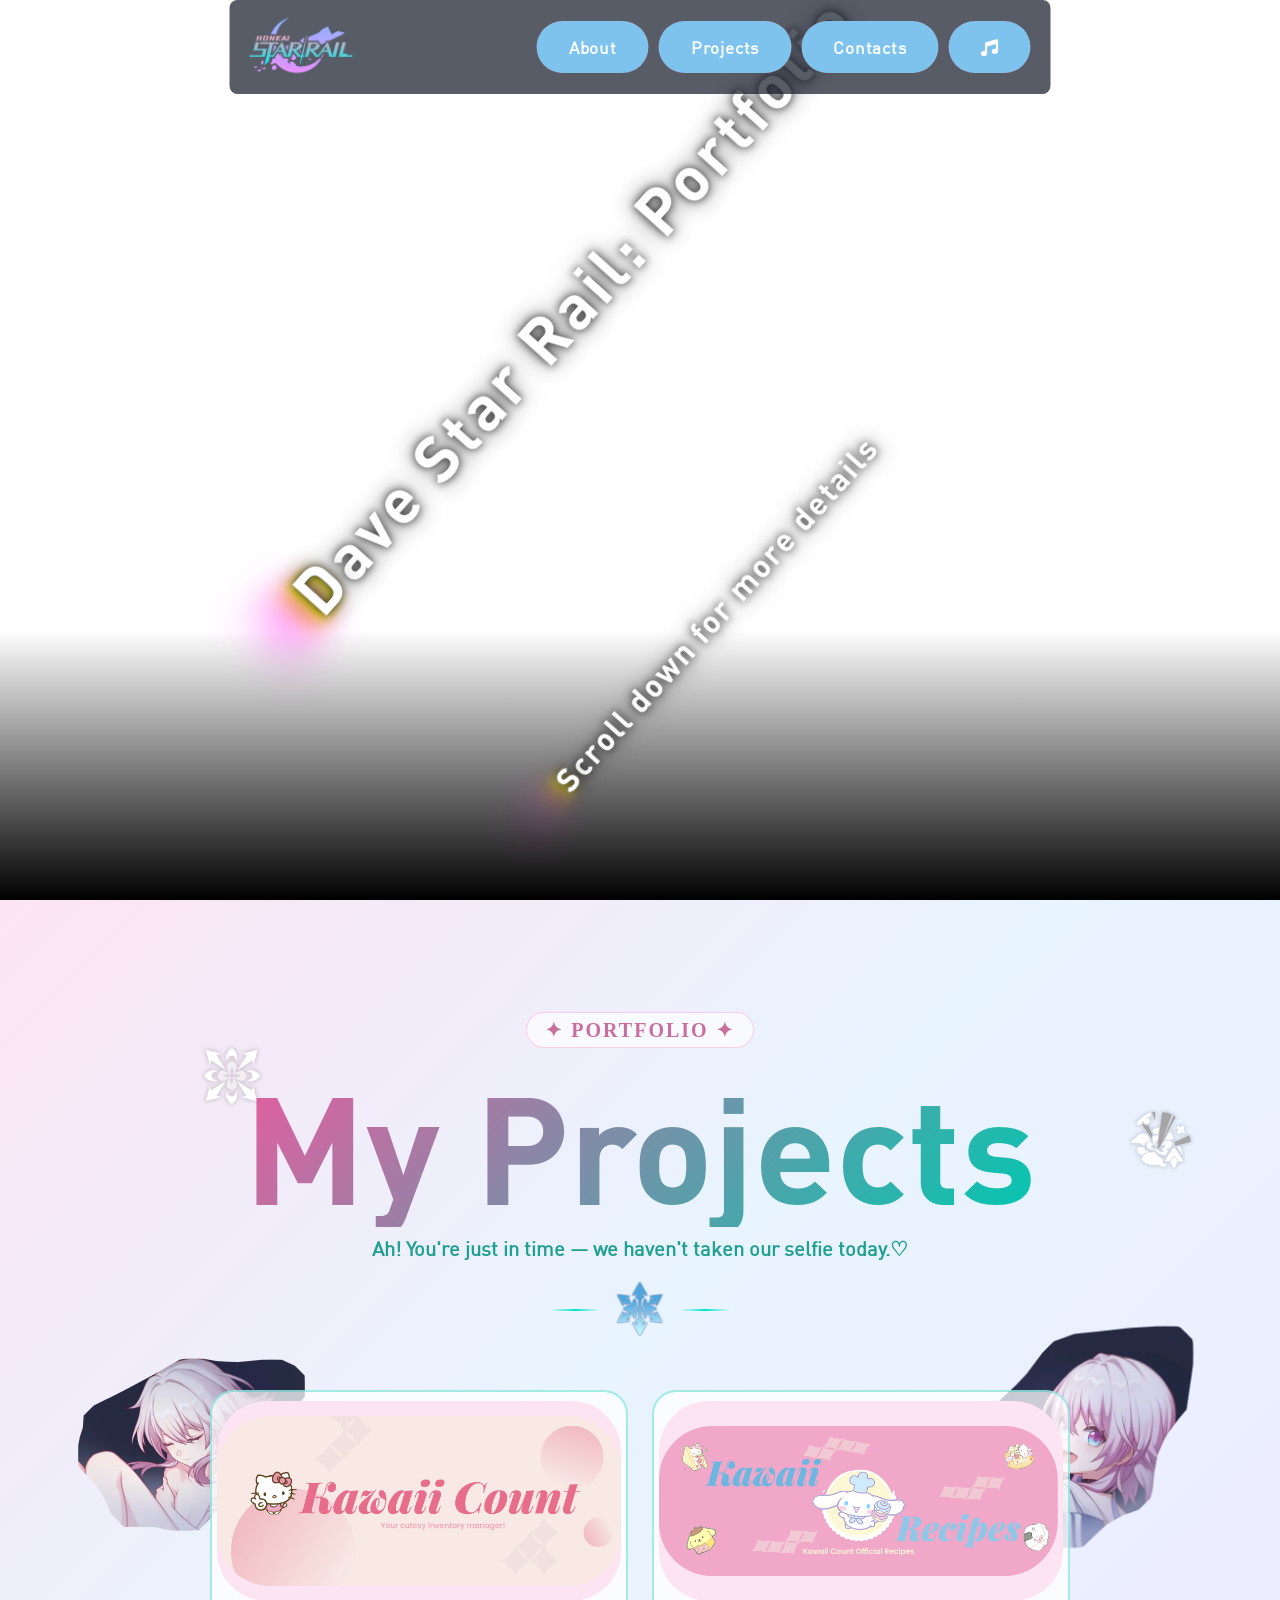
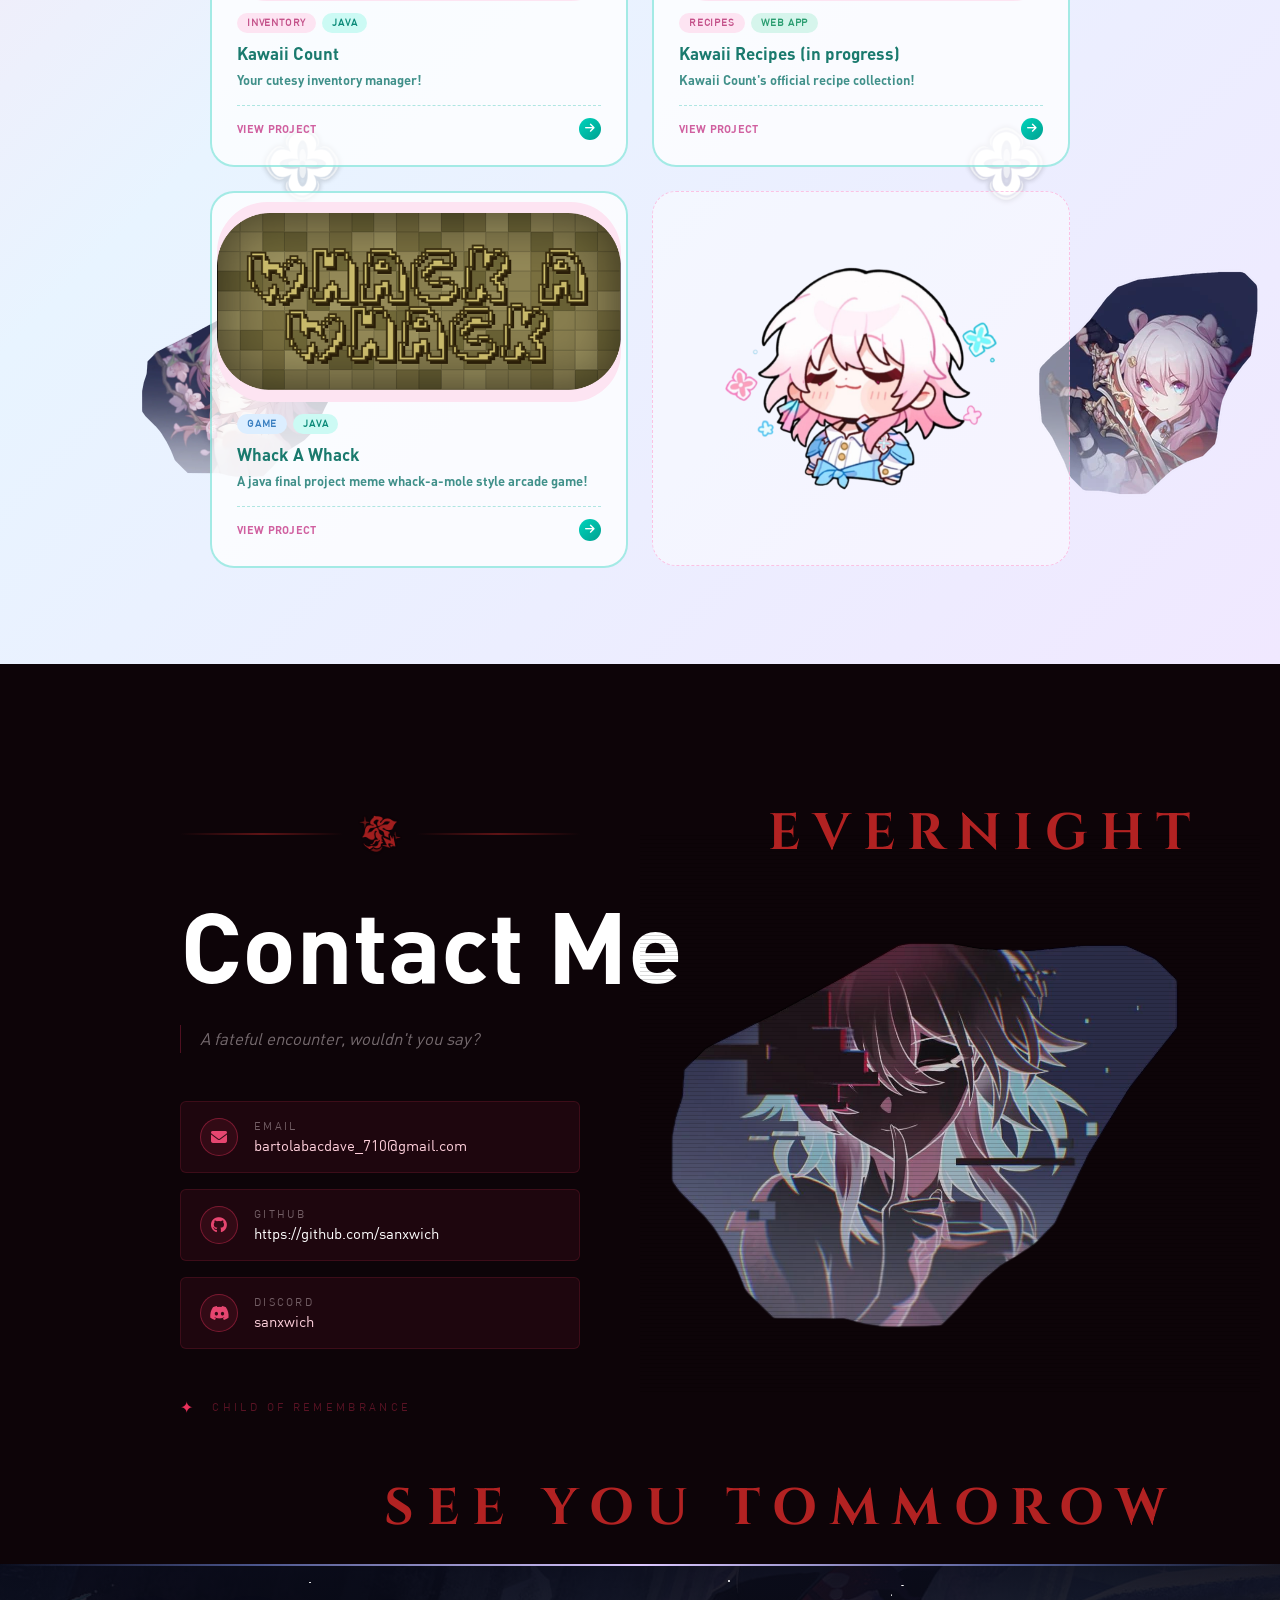
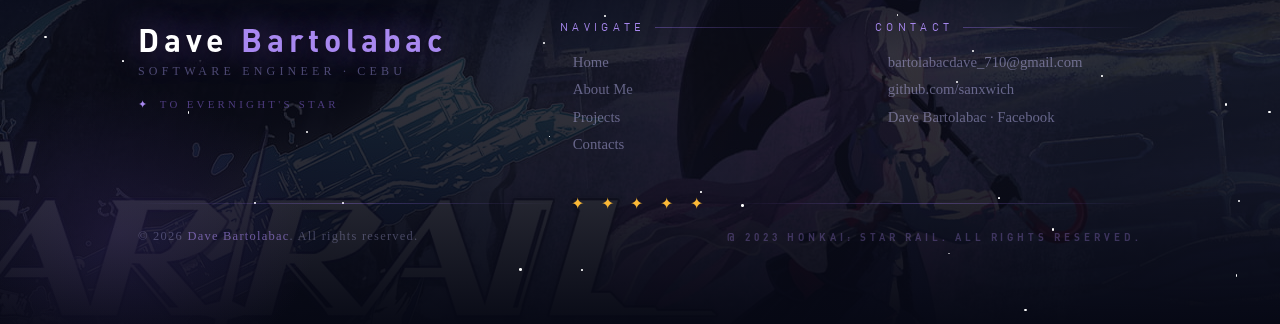
==== commit 45c885bf: "created about me page" ====
--- a/index.html
+++ b/index.html
@@ -29,9 +29,7 @@
           </a>
         </div>
         <div class="navbar-btns">
-          <button class="aboutMe-btn" onclick="scrollToSection('about')">
-            <span>About Me</span>
-          </button>
+          <a href="/video/aboutme.html"><span>About</span></a>
           <button class="project-btn" onclick="scrollToSection('projects')">
             <span>Projects</span>
           </button>
@@ -60,266 +58,6 @@
       </div>
     </section>
     <main>
-      <section class="aboutMe" id="about">
-        <div id="stars"></div>
-        <div id="stars2"></div>
-        <div id="stars3"></div>
-        <div class="lightcone-container">
-          <div class="lightcone-card">
-            <img class="card-img" src="/images/dave_framed.jpg" />
-            <div class="card-instanse">
-              <div class="card-front-thick-wrapper">
-                <div class="card-thick-left card-thick-border"></div>
-                <div class="card-thick-mid card-thick-border"></div>
-                <div class="card-thick-right card-thick-border"></div>
-              </div>
-              <div class="card-front-thick-wrapper-back">
-                <div class="card-front-thick-wrapper back">
-                  <div class="card-thick-left card-thick-border"></div>
-                  <div class="card-thick-mid card-thick-border"></div>
-                  <div class="card-thick-right card-thick-border"></div>
-                </div>
-              </div>
-              <div class="card-front">
-                <div class="card-front-hud-wrapper">
-                  <div class="card-front-hud">
-                    <div class="card-hud-wrapper">
-                      <div class="card-hud-path">
-                        <img src="/images/Path_Elation.webp" />
-                      </div>
-                      <div class="card-hud-stars">
-                        <span class="hud-star">✦</span>
-                        <span class="hud-star">✦</span>
-                        <span class="hud-star">✦</span>
-                        <span class="hud-star">✦</span>
-                        <span class="hud-star">✦</span>
-                      </div>
-                    </div>
-                  </div>
-                </div>
-                <div class="card-blick-wrapper">
-                  <div class="card-blick"></div>
-                </div>
-                <div class="card-front-color-wrapper-wrapper">
-                  <div class="card-front-color-wrapper">
-                    <div class="card-front-color"></div>
-                  </div>
-                </div>
-              </div>
-              <div class="card-back">
-                <div class="card-front-hud-wrapper">
-                  <div class="card-front-hud"></div>
-                </div>
-                <div class="card-blick-wrapper">
-                  <div class="card-blick"></div>
-                </div>
-              </div>
-            </div>
-          </div>
-          <div class="lightcone_name">
-            <h2>Perfect Time</h2>
-          </div>
-        </div>
-        <div class="aboutMe__text">
-          <p>
-            Hello! I am
-            <span title="Dave Bartolabac" class="glitch">Dave Bartolabac</span>
-          </p>
-          <h3>I'm a Software Engineer</h3>
-          <p>
-            Currently, I'm studying Software Engineering at
-            <a href="https://www.facebook.com/iACADEMYCebu/">Iacademy Cebu.</a>
-            I'm passionate about learning web development because I love
-            creating engaging user-friendly websites. With a background in Web
-            Development and a keen eye for design, I strive to learn and build
-            digital experiences that are both visually appealing and highly
-            functional.
-          </p>
-          <div class="icons_abt">
-            <i class="fa-brands fa-js" style="color: rgb(255, 212, 59)"></i>
-            <i class="fa-brands fa-css3-alt" style="color: #264de4"></i>
-            <i class="fa-brands fa-html5" style="color: #ffa500"></i>
-            <i class="fa-brands fa-react" style="color: #61dbfb"></i>
-            <i
-              class="fa-brands fa-github"
-              style="color: rgb(116, 192, 252)"
-            ></i>
-          </div>
-          <p class="quote">
-            "Don't worry, I'll watch over your path of Trailblaze... no matter
-            the cost".
-          </p>
-          <h2 class="author">-Evernight</h2>
-        </div>
-
-        <!--end of lightcone-->
-      </section>
-      <!--start of skills-->
-      <section class="skills">
-        <div id="stars4"></div>
-        <div id="stars5"></div>
-        <div id="stars6"></div>
-        <h2>Building Digital Experiences</h2>
-        <p class="skills__subtitle">
-          I specialize in creating stunning user interfaces and developing
-          high-quality applications that stand out.
-        </p>
-
-        <div class="skills__cards">
-          <div class="skills__card">
-            <div class="skills__card-header">
-              <span class="skills__icon"
-                ><i
-                  class="fa-solid fa-laptop-code"
-                  style="color: rgb(97, 55, 214)"
-                ></i
-              ></span>
-              <h3>What I can do</h3>
-            </div>
-            <p>
-              I can help develop solutions that will help you grow your
-              business:
-            </p>
-            <ul>
-              <li><strong>UI/UX Design</strong></li>
-              <li><strong>Fullstack Web Development</strong></li>
-              <li><strong>Database Design</strong></li>
-            </ul>
-          </div>
-
-          <div class="skills__card">
-            <div class="skills__card-header">
-              <span class="skills__icon"
-                ><i
-                  class="fa-solid fa-layer-group"
-                  style="color: rgb(97, 55, 214)"
-                ></i
-              ></span>
-              <h3>Tools I Use</h3>
-            </div>
-            <p>
-              I use the latest tools and technologies to build functional and
-              scalable products:
-            </p>
-            <ul>
-              <li>
-                <strong>Frontend:</strong> Tailwind CSS, React, TypeScript
-              </li>
-              <li><strong>Backend:</strong> Node.js, Fastify, PostgreSQL</li>
-              <li><strong>Design:</strong> Figma, Canva</li>
-              <li><strong>Version Control:</strong> Git, GitHub</li>
-            </ul>
-          </div>
-        </div>
-      </section>
-      <section class="hobbies">
-        <div id="stars7"></div>
-        <div id="stars8"></div>
-        <div id="stars9"></div>
-
-        <h2>Hobbies</h2>
-        <p class="hobbies__subtitle">Things I do when im not coding</p>
-
-        <div class="hobbies__cards">
-          <div class="hobby__card gaming">
-            <div class="hobby__card-header">
-              <span class="hobby__icon"
-                ><i
-                  class="fa-solid fa-gamepad"
-                  style="color: rgb(85, 49, 187)"
-                ></i
-              ></span>
-              <h3>Gaming</h3>
-            </div>
-            <p>
-              A great hobby to escape from reality. currently grinding Honkai
-              Star Rail.
-            </p>
-          </div>
-
-          <div class="hobby__card music">
-            <div class="hobby__card-header">
-              <span class="hobby__icon"
-                ><i
-                  class="fa-solid fa-music"
-                  style="color: rgb(85, 49, 187)"
-                ></i
-              ></span>
-              <h3>Listening to Music</h3>
-            </div>
-            <p>
-              I love listening to music even when im coding, commuting, vibing,
-              or just sleeping. I mostly listen to Jpop, osts, pop, EDM, and
-              even OPM.
-            </p>
-          </div>
-
-          <div class="hobby__card reading">
-            <div class="hobby__card-header">
-              <span class="hobby__icon"
-                ><i class="fa-solid fa-book" style="color: rgb(85, 49, 187)"></i
-              ></span>
-              <h3>Reading</h3>
-            </div>
-            <p>
-              I enjoy reading manga and light novels, especially shonen series .
-              It's a great way to escape from reality.
-            </p>
-          </div>
-
-          <div class="hobby__card collecting">
-            <div class="hobby__card-header">
-              <span class="hobby__icon"
-                ><i
-                  class="fa-solid fa-robot"
-                  style="color: rgb(85, 49, 187)"
-                ></i
-              ></span>
-              <h3>Anime & Gunpla</h3>
-            </div>
-            <p>
-              Collecting figures and building Gunpla kits helps me improve my
-              creativity and attention to detail, plus it's a fun way to unwind
-              and express my love for the gundam franchise.
-            </p>
-          </div>
-
-          <div class="hobby__card baking">
-            <div class="hobby__card-header">
-              <span class="hobby__icon"
-                ><i
-                  class="fa-solid fa-cookie"
-                  style="color: rgb(85, 49, 187)"
-                ></i
-              ></span>
-              <h3>Baking</h3>
-            </div>
-            <p>
-              I love baking sweet treats - from pancakes to cakes, it's my way
-              of improving my culinary skills and share my treats with others.
-            </p>
-          </div>
-
-          <div class="hobby__card cooking">
-            <div class="hobby__card-header">
-              <span class="hobby__icon"
-                ><i
-                  class="fa-solid fa-kitchen-set"
-                  style="color: rgb(85, 49, 187)"
-                ></i
-              ></span>
-              <h3>Cooking</h3>
-            </div>
-            <p>
-              I try to cook as much as I can — from simple meals to
-              experimenting with new recipes to share with my family or
-              somethimes friends
-            </p>
-          </div>
-        </div>
-      </section>
-    </main>
-    <main>
       <section class="Projects" id="projects">
         <div class="background-icons" id="bgIcons">
           <img
@@ -566,7 +304,7 @@
           <div class="footer-col-title">Navigate</div>
           <ul class="footer-links">
             <li><a href="#home" onclick="scrollToSection('Home')">Home</a></li>
-            <li><a href="#about">About Me</a></li>
+            <li><a href="/video/aboutme.html">About Me</a></li>
             <li><a href="#projects">Projects</a></li>
             <li><a href="#contact">Contacts</a></li>
           </ul>
--- a/stylesheet/style.css
+++ b/stylesheet/style.css
@@ -284,7 +284,60 @@
   color: #ffffff;
   transition: color 0.4s;
 }
-
+.navbar-btns a {
+  text-decoration: none;
+  outline: none;
+  cursor: pointer;
+  border: none;
+  padding: 0.9rem 2rem;
+  margin: 0;
+  font-family: "DIN";
+  font-weight: 700;
+  font-size: 17px;
+  position: relative;
+  display: inline-block;
+  letter-spacing: 0.05rem;
+  border-radius: 500px;
+  overflow: hidden;
+  background: #b22222; /* default background */
+  color: #ffffff;
+  transition: color 0.4s;
+}
+.navbar-btns a {
+  position: relative;
+  z-index: 10;
+}
+.navbar-btns a:hover {
+  color: black;
+}
+.navbar-btns a::before,
+.navbar-btns a::after {
+  position: absolute;
+  top: 0;
+  left: 0;
+  width: 100%;
+  height: 100%;
+  z-index: 0;
+}
+.navbar-btns a::before {
+  content: "";
+  background: #7ec3ed;
+  width: 120%;
+  left: -10%;
+  transform: skew(30deg);
+  transition: transform 0.4s cubic-bezier(0.3, 1, 0.8, 1);
+}
+.navbar-btns a:hover::before {
+  transform: translate3d(100%, 0, 0);
+}
+.navbar-btns a {
+  position: relative;
+  z-index: 10;
+}
+.navbar-btns a span {
+  position: relative;
+  z-index: 1; /* sits above the ::before pseudo-element */
+}
 .navbar-btns button span {
   position: relative;
   z-index: 10;
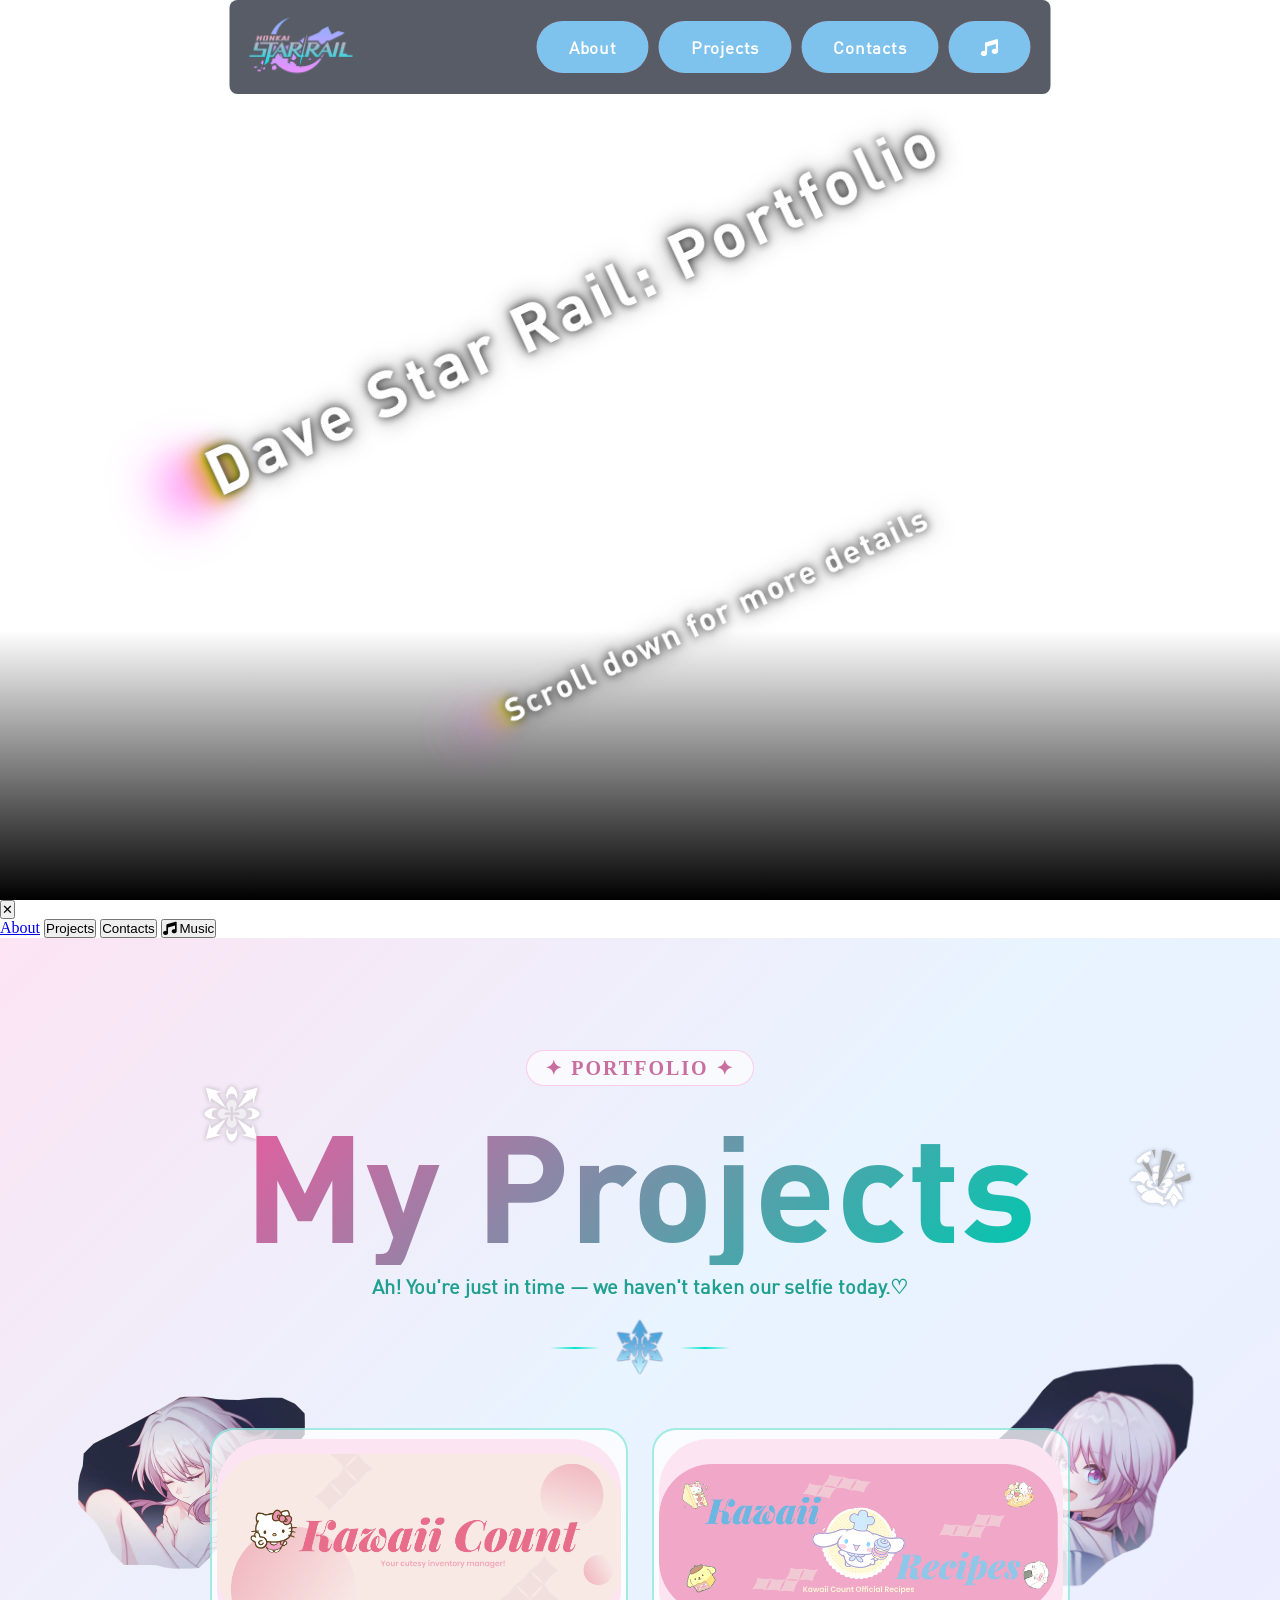
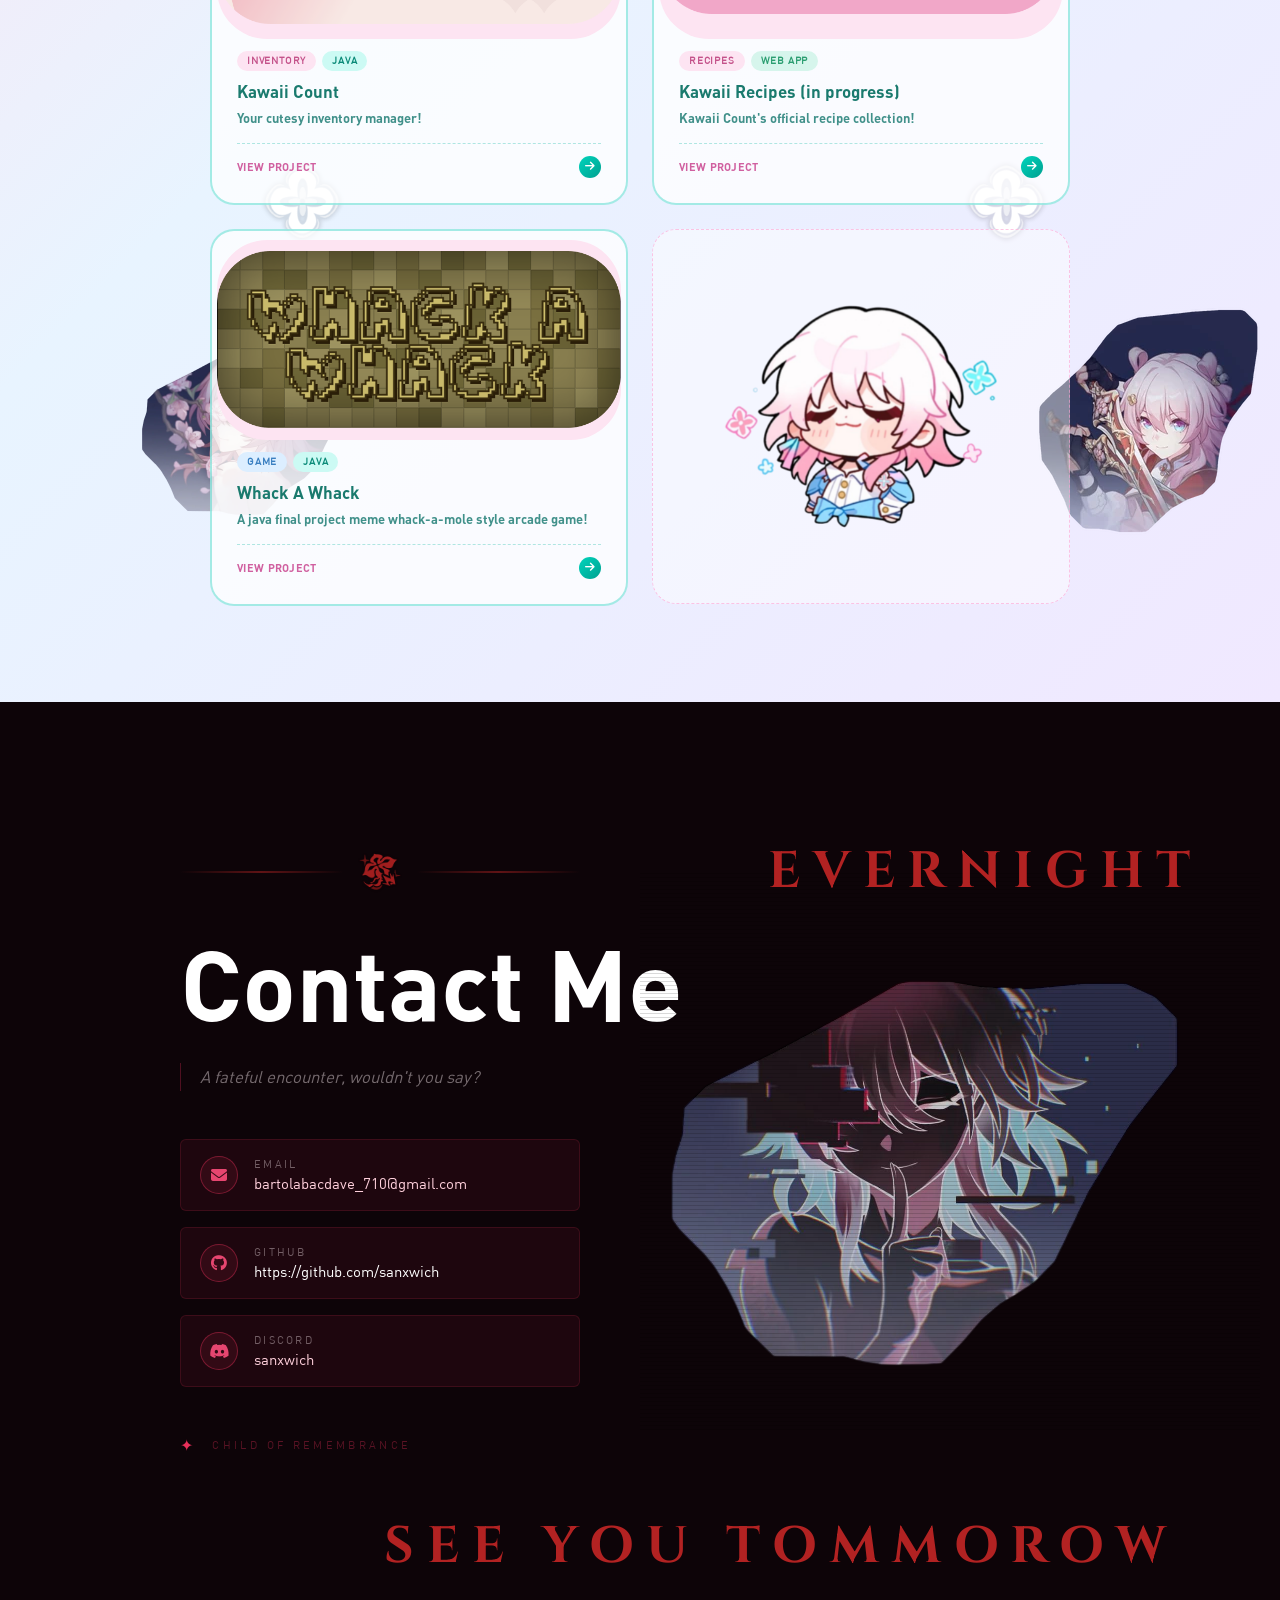
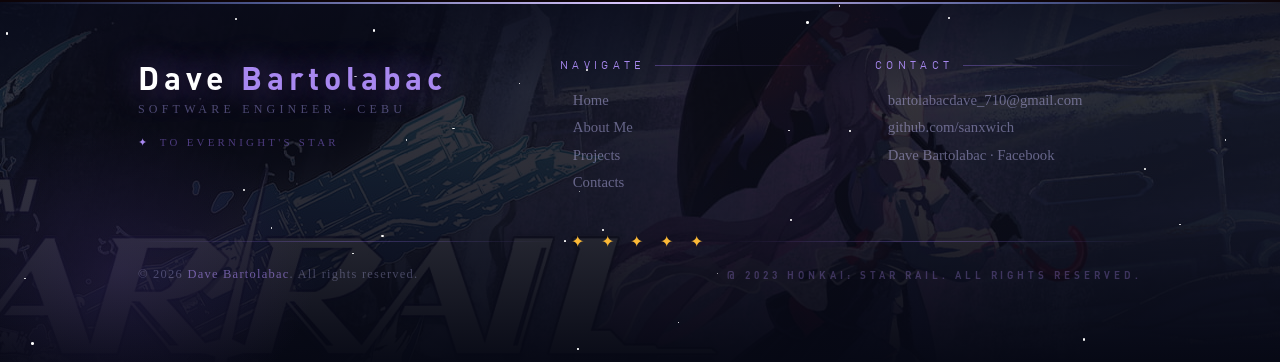
==== commit 78823c41: "navbar mobile finished" ====
--- a/index.html
+++ b/index.html
@@ -13,12 +13,13 @@
   </head>
   <body>
     <section class="landing-cont" id="Home">
-      <video autoplay loop muted plays-inline class="background-video">
+      <video autoplay loop muted playsinline class="background-video">
         <source
           src="/video/Honkai_Star_Rail_-_Main_Loading_Screen_Live_Wallpaper_OST_720P.mp4"
           type="video/mp4"
         />
       </video>
+
       <nav class="navbar">
         <div class="logo">
           <a href="/index.html">
@@ -28,6 +29,7 @@
             />
           </a>
         </div>
+
         <div class="navbar-btns">
           <a href="/video/aboutme.html"><span>About</span></a>
           <button class="project-btn" onclick="scrollToSection('projects')">
@@ -40,13 +42,26 @@
             <span><i class="fa-solid fa-music"></i></span>
           </button>
         </div>
+
+        <button
+          class="hamburger"
+          id="hamburger"
+          onclick="toggleDrawer()"
+          aria-label="Open menu"
+        >
+          <span></span>
+          <span></span>
+          <span></span>
+        </button>
       </nav>
+
       <audio id="bg-music" loop preload="auto">
         <source
           src="/audio/Star Rail (Login Menu BGM) - Honkai_ Star Rail 1.0 OST.mp3"
           type="audio/mpeg"
         />
       </audio>
+
       <div class="content">
         <h1>
           <span class="trail" data-text="D">D</span>ave Star Rail: Portfolio
@@ -57,6 +72,45 @@
         </h2>
       </div>
     </section>
+
+    <!-- Overlay and Drawer OUTSIDE the section -->
+    <div
+      class="drawer-overlay"
+      id="drawer-overlay"
+      onclick="toggleDrawer()"
+    ></div>
+
+    <div class="drawer" id="drawer">
+      <button
+        class="drawer-close"
+        onclick="toggleDrawer()"
+        aria-label="Close menu"
+      >
+        ✕
+      </button>
+      <nav class="drawer-links">
+        <a href="/video/aboutme.html">About</a>
+        <button
+          onclick="
+            toggleDrawer();
+            scrollToSection('projects');
+          "
+        >
+          Projects
+        </button>
+        <button
+          onclick="
+            toggleDrawer();
+            scrollToSection('contact');
+          "
+        >
+          Contacts
+        </button>
+        <button class="music-btn" id="music-button-mobile">
+          <i class="fa-solid fa-music"></i> Music
+        </button>
+      </nav>
+    </div>
     <main>
       <section class="Projects" id="projects">
         <div class="background-icons" id="bgIcons">
--- a/stylesheet/style.css
+++ b/stylesheet/style.css
@@ -133,49 +133,45 @@
 @keyframes spaceshipBlast {
   0% {
     opacity: 0;
-
-    transform: translateX(300%) translateY(150%) scale(0.8) rotate(-25deg);
-  }
-
-  40% {
+    transform: translateX(-120%) scale(1.3);
+    filter: blur(6px);
+  }
+
+  20% {
     opacity: 1;
-
-    transform: translateX(100%) translateY(-20%) scale(1.05) rotate(-20deg);
+    filter: blur(2px);
   }
 
   70% {
-    transform: translateX(20%) translateY(10%) scale(1.02) rotate(30deg);
-  }
-  90% {
-    transform: translateX(-10%) translateY(-5%) scale(0.98) rotate(-20deg);
-  }
+    transform: translateX(-3%) scale(1.02);
+    filter: blur(0px);
+  }
+
+  85% {
+    transform: translateX(1%) scale(0.99);
+  }
+
   100% {
     opacity: 1;
-
-    transform: translateX(0) translateY(0) scale(1) rotate(-23deg);
-  }
-}
-
-/* Apply to your main heading */
+    transform: translateX(0) scale(1);
+    filter: blur(0px);
+  }
+}
 
 .content h1 {
   opacity: 0;
   animation:
-    spaceshipBlast 3s ease-out forwards,
+    spaceshipBlast 1.2s cubic-bezier(0.22, 1, 0.36, 1) forwards,
     float 10s ease-in-out infinite;
-
-  animation-delay: 1s, 4s; /* blast first, float after */
-}
-/* Subtitle follows slightly later */
+  animation-delay: 0.5s, 1.8s;
+}
 
 .content h2 {
   opacity: 0;
-
   animation:
-    spaceshipBlast 3s ease-out forwards,
+    spaceshipBlast 1.2s cubic-bezier(0.22, 1, 0.36, 1) forwards,
     float 10s ease-in-out infinite;
-
-  animation-delay: 1s, 4s;
+  animation-delay: 0.9s, 2.2s; /* slightly behind h1 for a stagger effect */
 }
 /* SUBTITLE TRAIL (S) */
 .trail_S {
@@ -243,7 +239,9 @@
 .logo img {
   width: 103px;
 }
-
+.hamburger {
+  display: none;
+}
 .navbar {
   width: 821px;
   height: 94px;
@@ -2199,14 +2197,15 @@
     transform: scale(1.3);
   }
 }
+
 /* MOBILE */
 @media (max-width: 768px) {
   .content {
     width: auto;
+    height: 170px; /* adjust this to control overall spacing */
     flex-direction: column;
     align-items: center;
-    justify-content: center;
-    gap: 8rem;
+    justify-content: space-between; /* replaces gap */
     white-space: nowrap;
   }
 
@@ -2217,7 +2216,7 @@
   }
   .content h1 {
     margin-left: 5rem;
-    font-size: 24px;
+    font-size: 20px;
   }
   .background-video {
     object-position: 60% center;
@@ -2253,17 +2252,142 @@
       opacity: 1;
     }
   }
-  /*navbar*/
   .navbar {
-    width: 100%;
-    height: auto;
+    width: 369px;
+    height: 82px;
     margin: 0;
-    padding: 10px;
+    padding: 10px 16px;
     border-radius: 0;
     top: 0;
-  }
+    left: 0;
+    transform: none;
+    position: fixed;
+    z-index: 999;
+    justify-content: space-between;
+  }
+
   .logo img {
-    width: 80px;
-    margin-bottom: 10px;
-  }
-}
+    width: 60px;
+  }
+
+  /* Hide desktop buttons on mobile */
+  .navbar-btns {
+    display: none;
+  }
+
+  /* Hamburger button */
+  .hamburger {
+    display: flex;
+    flex-direction: column;
+    justify-content: center;
+    gap: 5px;
+    width: 40px;
+    height: 40px;
+    background: transparent;
+    border: none;
+    cursor: pointer;
+    padding: 4px;
+    z-index: 1001;
+  }
+
+  .hamburger span {
+    display: block;
+    width: 24px;
+    height: 2px;
+    background: #ffffff;
+    border-radius: 2px;
+    transition: all 0.3s ease;
+  }
+
+  /* Animate hamburger to X when open */
+  .hamburger.open span:nth-child(1) {
+    transform: translateY(7px) rotate(45deg);
+  }
+  .hamburger.open span:nth-child(2) {
+    opacity: 0;
+  }
+  .hamburger.open span:nth-child(3) {
+    transform: translateY(-7px) rotate(-45deg);
+  }
+
+  /* Overlay */
+  .drawer-overlay {
+    display: none;
+    position: fixed;
+    inset: 0;
+    background: rgba(0, 0, 0, 0.5);
+    z-index: 1001;
+    backdrop-filter: blur(2px);
+  }
+
+  .drawer-overlay.open {
+    display: block;
+  }
+
+  /* Drawer */
+  .drawer {
+    position: fixed;
+    top: 0;
+    right: -280px; /* hidden off-screen to the right */
+    width: 260px;
+    height: 100%;
+    background: rgba(17, 24, 39, 0.97);
+    border-left: 1px solid;
+    z-index: 1002;
+    transition: right 0.35s cubic-bezier(0.4, 0, 0.2, 1);
+    display: flex;
+    flex-direction: column;
+    padding: 80px 24px 40px;
+    gap: 8px;
+  }
+
+  .drawer.open {
+    right: 0;
+  }
+
+  .drawer-close {
+    position: absolute;
+    top: 20px;
+    right: 20px;
+    background: transparent;
+    border: none;
+    color: #ffffff;
+    font-size: 20px;
+    cursor: pointer;
+    line-height: 1;
+    opacity: 0.7;
+    transition: opacity 0.2s;
+  }
+
+  .drawer-close:hover {
+    opacity: 1;
+  }
+
+  /* Drawer links */
+  .drawer-links {
+    display: flex;
+    flex-direction: column;
+    gap: 12px;
+  }
+
+  .drawer-links a,
+  .drawer-links button {
+    display: block;
+    width: 90%;
+    text-align: center;
+    padding: 0.85rem 1.4rem;
+    font-family: "DIN", sans-serif;
+    font-weight: 700;
+    font-size: 16px;
+    letter-spacing: 0.05rem;
+    color: #000000;
+    background: #b22222;
+    border: none;
+    border-radius: 500px;
+    cursor: pointer;
+    text-decoration: none;
+    position: relative;
+    overflow: hidden;
+    transition: color 0.4s;
+  }
+}
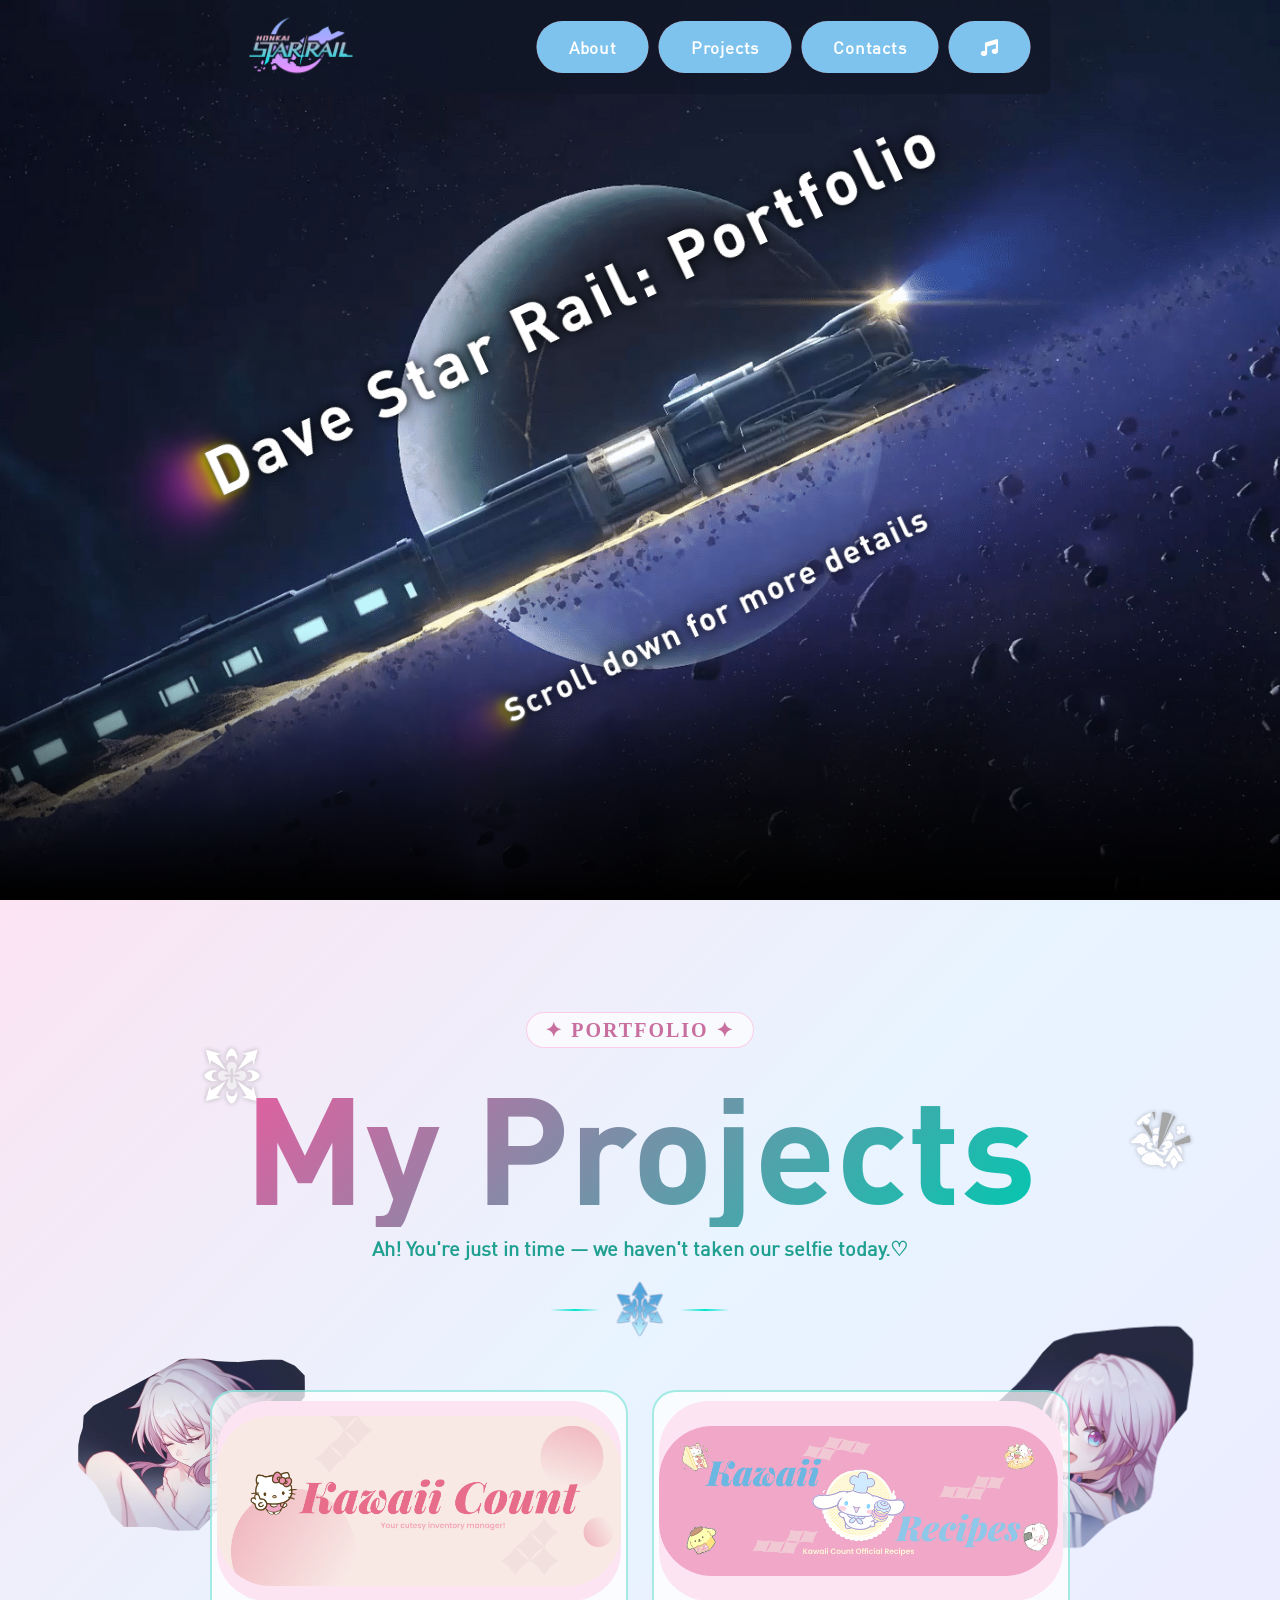
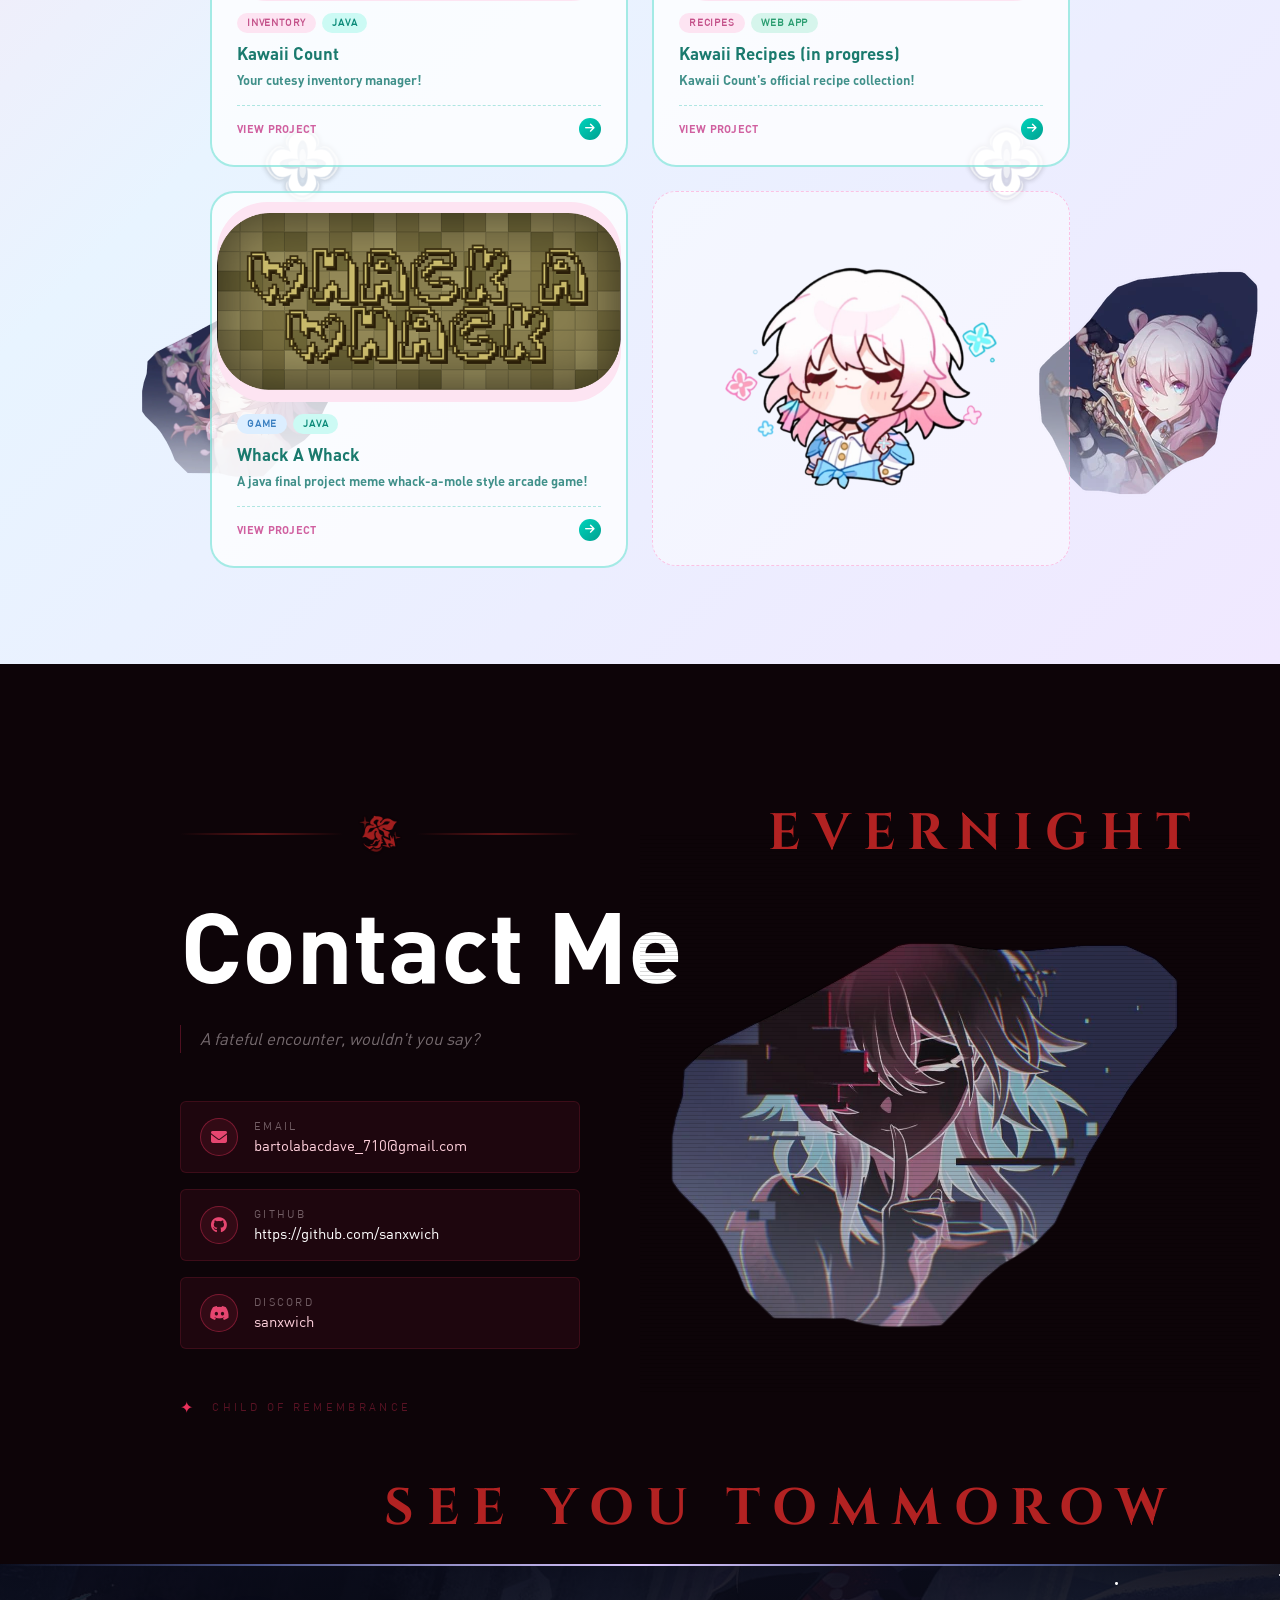
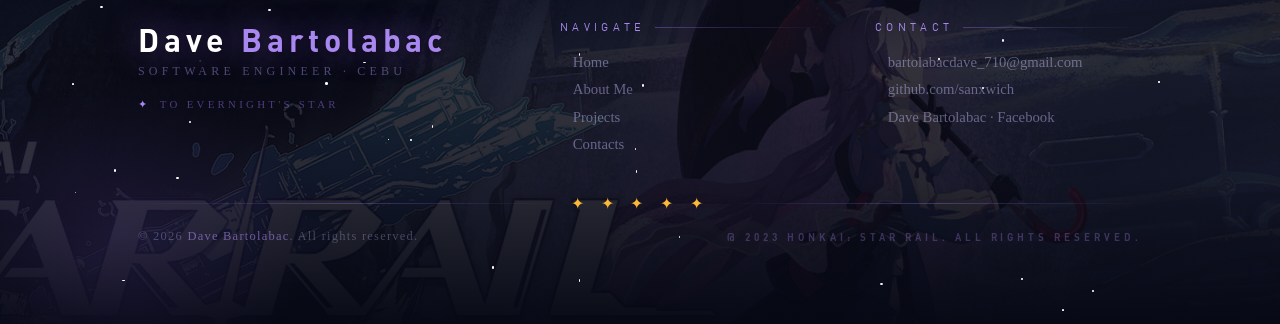
==== commit 0ceaa65a: "fixed drawer bug" ====
--- a/index.html
+++ b/index.html
@@ -13,7 +13,14 @@
   </head>
   <body>
     <section class="landing-cont" id="Home">
-      <video autoplay loop muted playsinline class="background-video">
+      <video
+        autoplay
+        loop
+        muted
+        playsinline
+        class="background-video"
+        poster="/images/hsrbackground.png"
+      >
         <source
           src="/video/Honkai_Star_Rail_-_Main_Loading_Screen_Live_Wallpaper_OST_720P.mp4"
           type="video/mp4"
--- a/stylesheet/style.css
+++ b/stylesheet/style.css
@@ -242,6 +242,7 @@
 .hamburger {
   display: none;
 }
+
 .navbar {
   width: 821px;
   height: 94px;
@@ -2197,7 +2198,9 @@
     transform: scale(1.3);
   }
 }
-
+.drawer {
+  display: none;
+}
 /* MOBILE */
 @media (max-width: 768px) {
   .content {
@@ -2268,11 +2271,6 @@
 
   .logo img {
     width: 60px;
-  }
-
-  /* Hide desktop buttons on mobile */
-  .navbar-btns {
-    display: none;
   }
 
   /* Hamburger button */
@@ -2326,6 +2324,7 @@
 
   /* Drawer */
   .drawer {
+    display: flex;
     position: fixed;
     top: 0;
     right: -280px; /* hidden off-screen to the right */
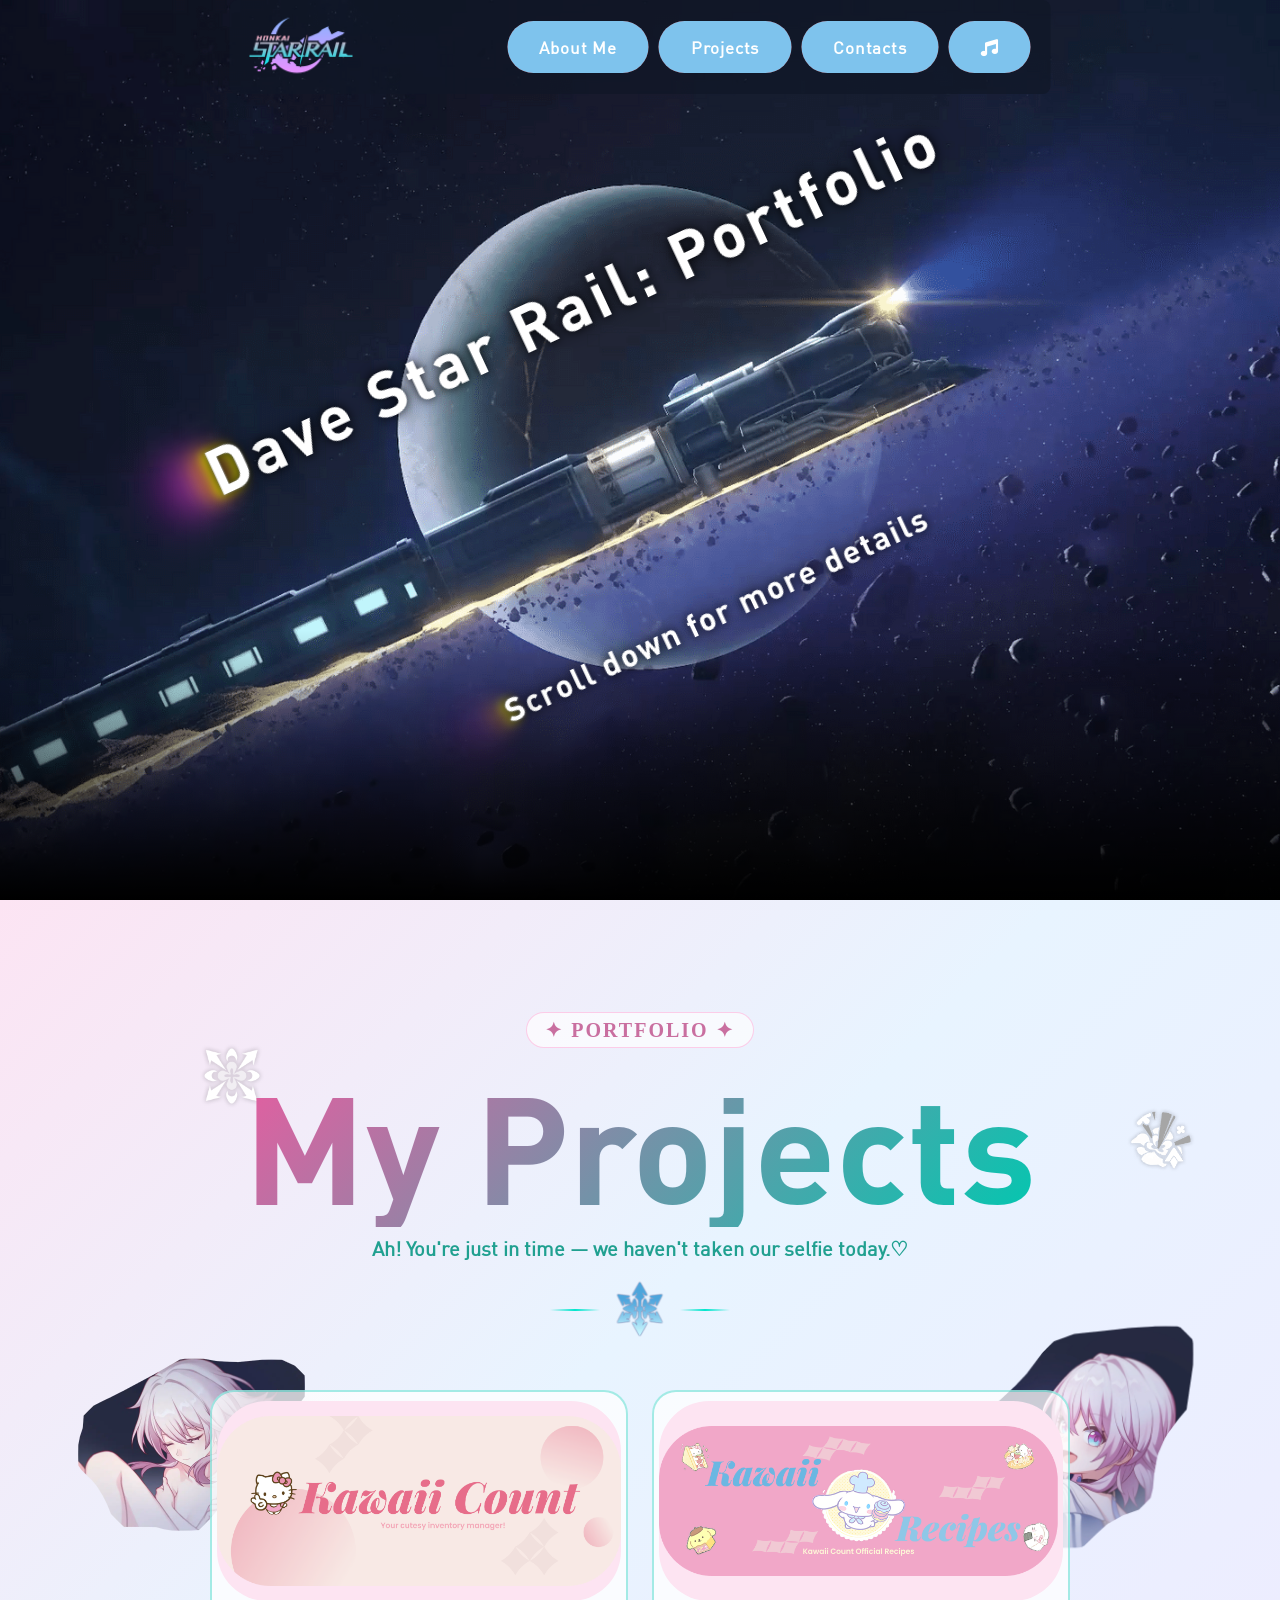
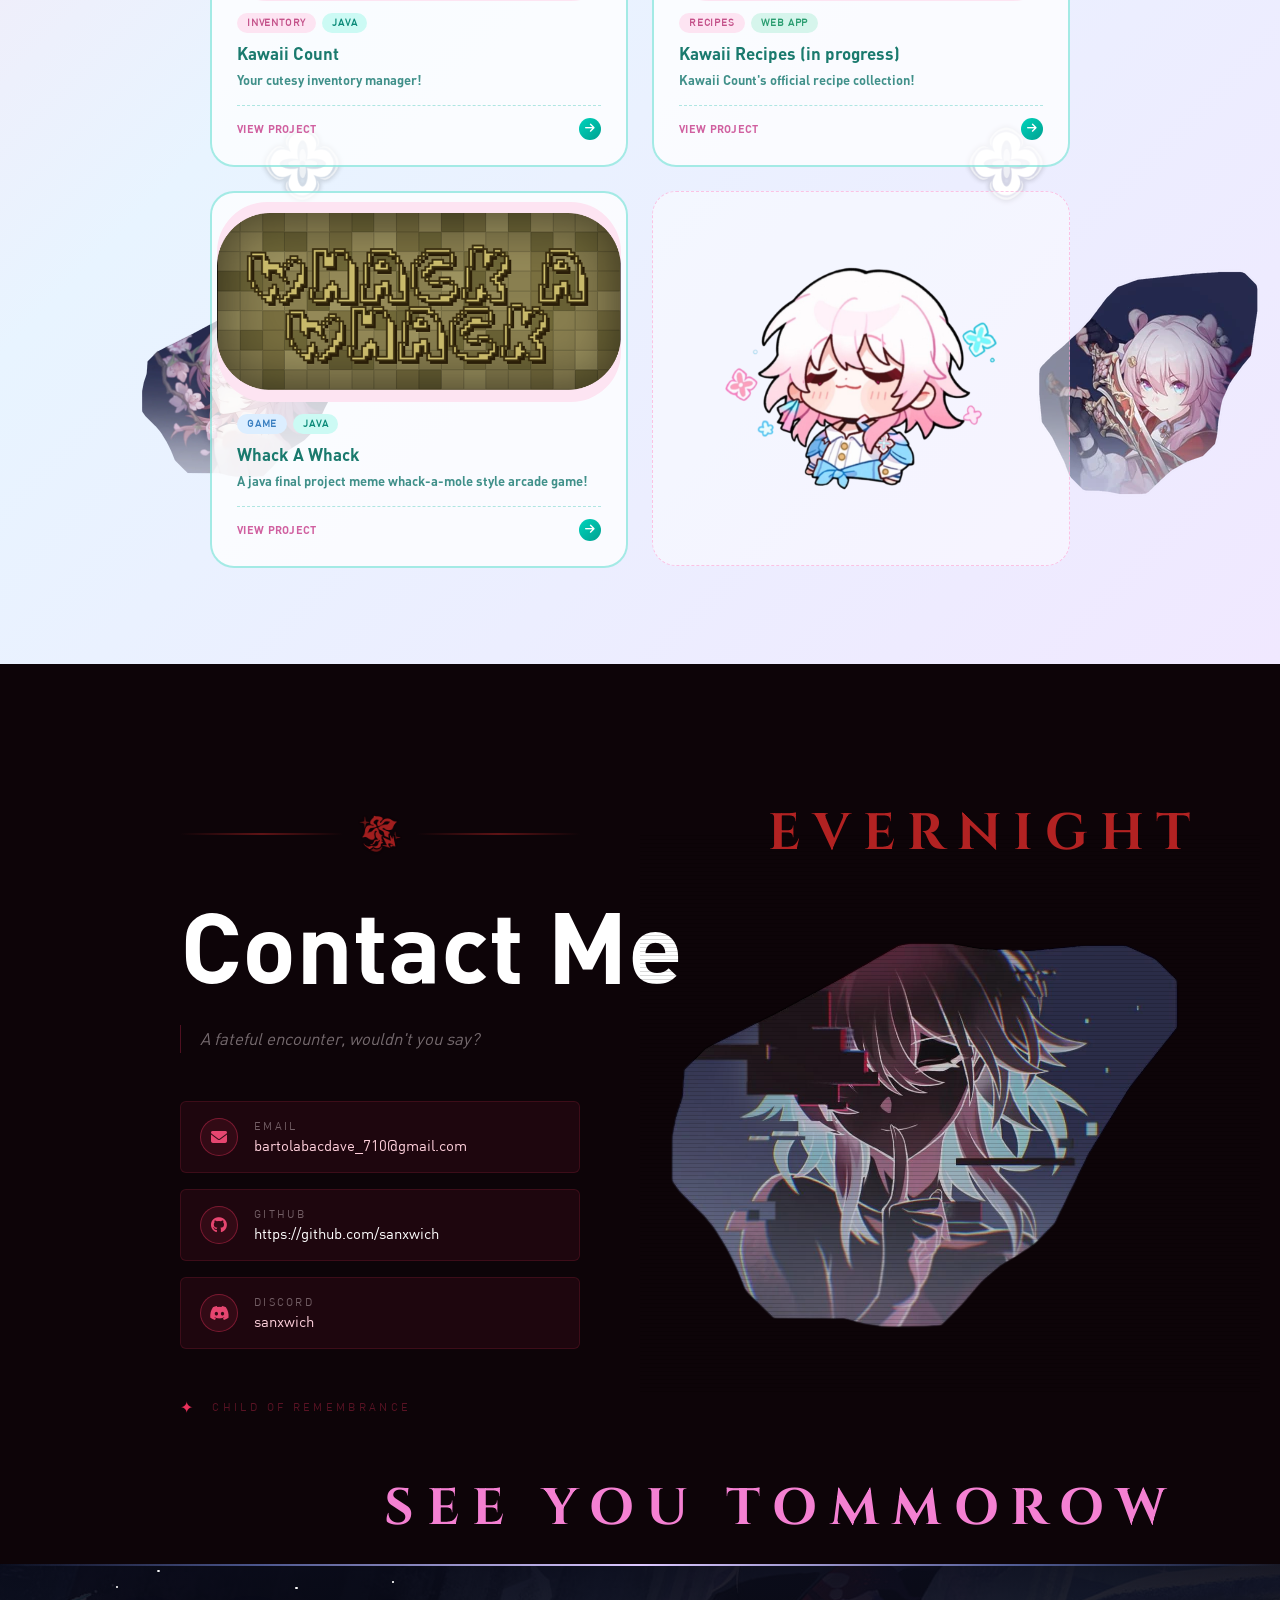
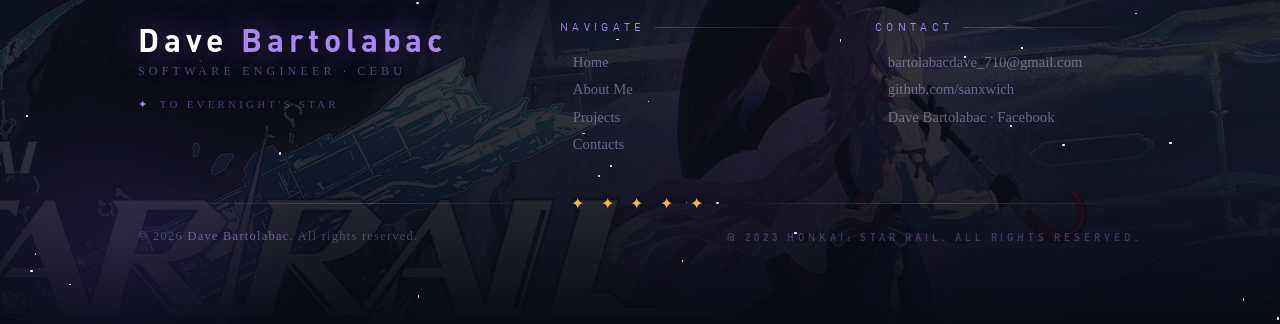
==== commit ee9d5931: "kawaiicount page finish" ====
--- a/index.html
+++ b/index.html
@@ -38,7 +38,7 @@
         </div>
 
         <div class="navbar-btns">
-          <a href="/video/aboutme.html"><span>About</span></a>
+          <a href="/video/aboutme.html"><span>About Me</span></a>
           <button class="project-btn" onclick="scrollToSection('projects')">
             <span>Projects</span>
           </button>
--- a/stylesheet/style.css
+++ b/stylesheet/style.css
@@ -1628,6 +1628,7 @@
   left: 30%;
   animation-duration: 16s;
   animation-delay: -3s;
+  color: #f480d2;
 }
 .contact-rune:nth-child(2) {
   font-size: clamp(2rem, 4vw, 3.5rem);
@@ -2256,8 +2257,8 @@
     }
   }
   .navbar {
-    width: 369px;
-    height: 82px;
+    width: 100%;
+    height: 72px;
     margin: 0;
     padding: 10px 16px;
     border-radius: 0;
@@ -2267,12 +2268,15 @@
     position: fixed;
     z-index: 999;
     justify-content: space-between;
+    box-sizing: border-box;
   }
 
   .logo img {
     width: 60px;
   }
-
+  .navbar-btns {
+    display: none;
+  }
   /* Hamburger button */
   .hamburger {
     display: flex;
@@ -2389,4 +2393,165 @@
     overflow: hidden;
     transition: color 0.4s;
   }
-}
+  /* PROJECTS */
+
+  .section-head h1 {
+    font-size: 60px;
+  }
+  .bg-icon:nth-child(1) {
+    width: 80px;
+    left: 3%;
+    top: 2%;
+    animation-duration: 18s;
+    animation-delay: 0s;
+    opacity: 1;
+  }
+  .bg-icon:nth-child(2) {
+    width: 90px;
+    left: 75%;
+    top: 96%;
+    animation-duration: 22s;
+    animation-delay: -4s;
+    opacity: 1;
+  }
+  .bg-icon:nth-child(3) {
+    width: 70px;
+    left: 75%;
+    top: 18%;
+    animation-duration: 16s;
+    animation-delay: -2s;
+    opacity: 1;
+  }
+  .bg-icon:nth-child(4) {
+    display: none;
+  }
+  .bg-icon:nth-child(5) {
+    display: none;
+  }
+  .bg-icon:nth-child(6) {
+    display: none;
+  }
+  .bg-icon:nth-child(7) {
+    display: none;
+  }
+  .bg-icon:nth-child(8) {
+    display: none;
+  }
+  .bg-icon:nth-child(9) {
+    width: 90px;
+    left: 3%;
+    top: 80%;
+    animation-duration: 22s;
+    animation-delay: -4s;
+    opacity: 1;
+  }
+  /*contact page*/
+
+  .Contact_page {
+    grid-template-columns: 1fr; /* stack columns */
+    padding: 1.5rem;
+    min-height: auto;
+  }
+
+  .panel {
+    padding-left: 0;
+    max-width: 100%;
+    align-items: center;
+    text-align: center;
+  }
+  .dline-contact {
+    display: flex;
+  }
+
+  .Contact_page h1 {
+    font-size: clamp(2rem, 10vw, 3rem);
+    white-space: normal;
+  }
+
+  .Contact_page .subtitle {
+    font-size: 0.95rem;
+    margin: 1rem 0 2rem;
+    max-width: 100%;
+    border-left: none;
+    border-top: 1px solid rgba(232, 48, 90, 0.3);
+    padding-left: 0;
+    padding-top: 1rem;
+  }
+
+  .info-cards {
+    width: 100%;
+  }
+  .info-label {
+    font-size: 0.65rem;
+    letter-spacing: 0.15em;
+    text-transform: uppercase;
+    color: rgba(245, 230, 234, 0.4);
+    margin-bottom: 1px;
+    display: flex;
+  }
+  .info-card {
+    padding: 0.85rem 1rem;
+  }
+  .Contact_page .section-head-contact {
+    width: 100%;
+    margin-bottom: 1.5rem;
+  }
+  .image-panel {
+    height: 250px;
+  }
+
+  .contact-rune:nth-child(1) {
+    top: 98%;
+    left: 10%;
+    font-size: 1.2rem;
+    color: #f480d2;
+  }
+
+  .contact-rune:nth-child(2) {
+    top: 68%;
+    left: 30%;
+    font-size: 1.2rem;
+  }
+  /* Footer mobile */
+  .Footer .footer-inner {
+    grid-template-columns: 1fr; /* stack all 3 columns */
+    gap: 2rem;
+    padding: 2.5rem 1.5rem 0;
+  }
+
+  .Footer .brand-title {
+    font-size: 1.5rem;
+  }
+
+  .Footer .footer-col-title {
+    margin-bottom: 0.8rem;
+  }
+
+  .Footer .footer-links {
+    gap: 0.5rem;
+  }
+
+  .Footer .footer-divider {
+    margin: 1.5rem auto 0;
+    padding: 0 1.5rem;
+  }
+
+  .Footer .footer-bottom {
+    flex-direction: column;
+    align-items: center;
+    text-align: center;
+    padding: 1rem 1.5rem 2rem;
+    gap: 0.4rem;
+  }
+
+  .Footer .footer-copy {
+    font-size: 0.72rem;
+  }
+
+  .Footer .footer-path {
+    font-size: 0.58rem;
+  }
+  .Footer .footer-bg {
+    background-position: 60% 30%;
+  }
+}
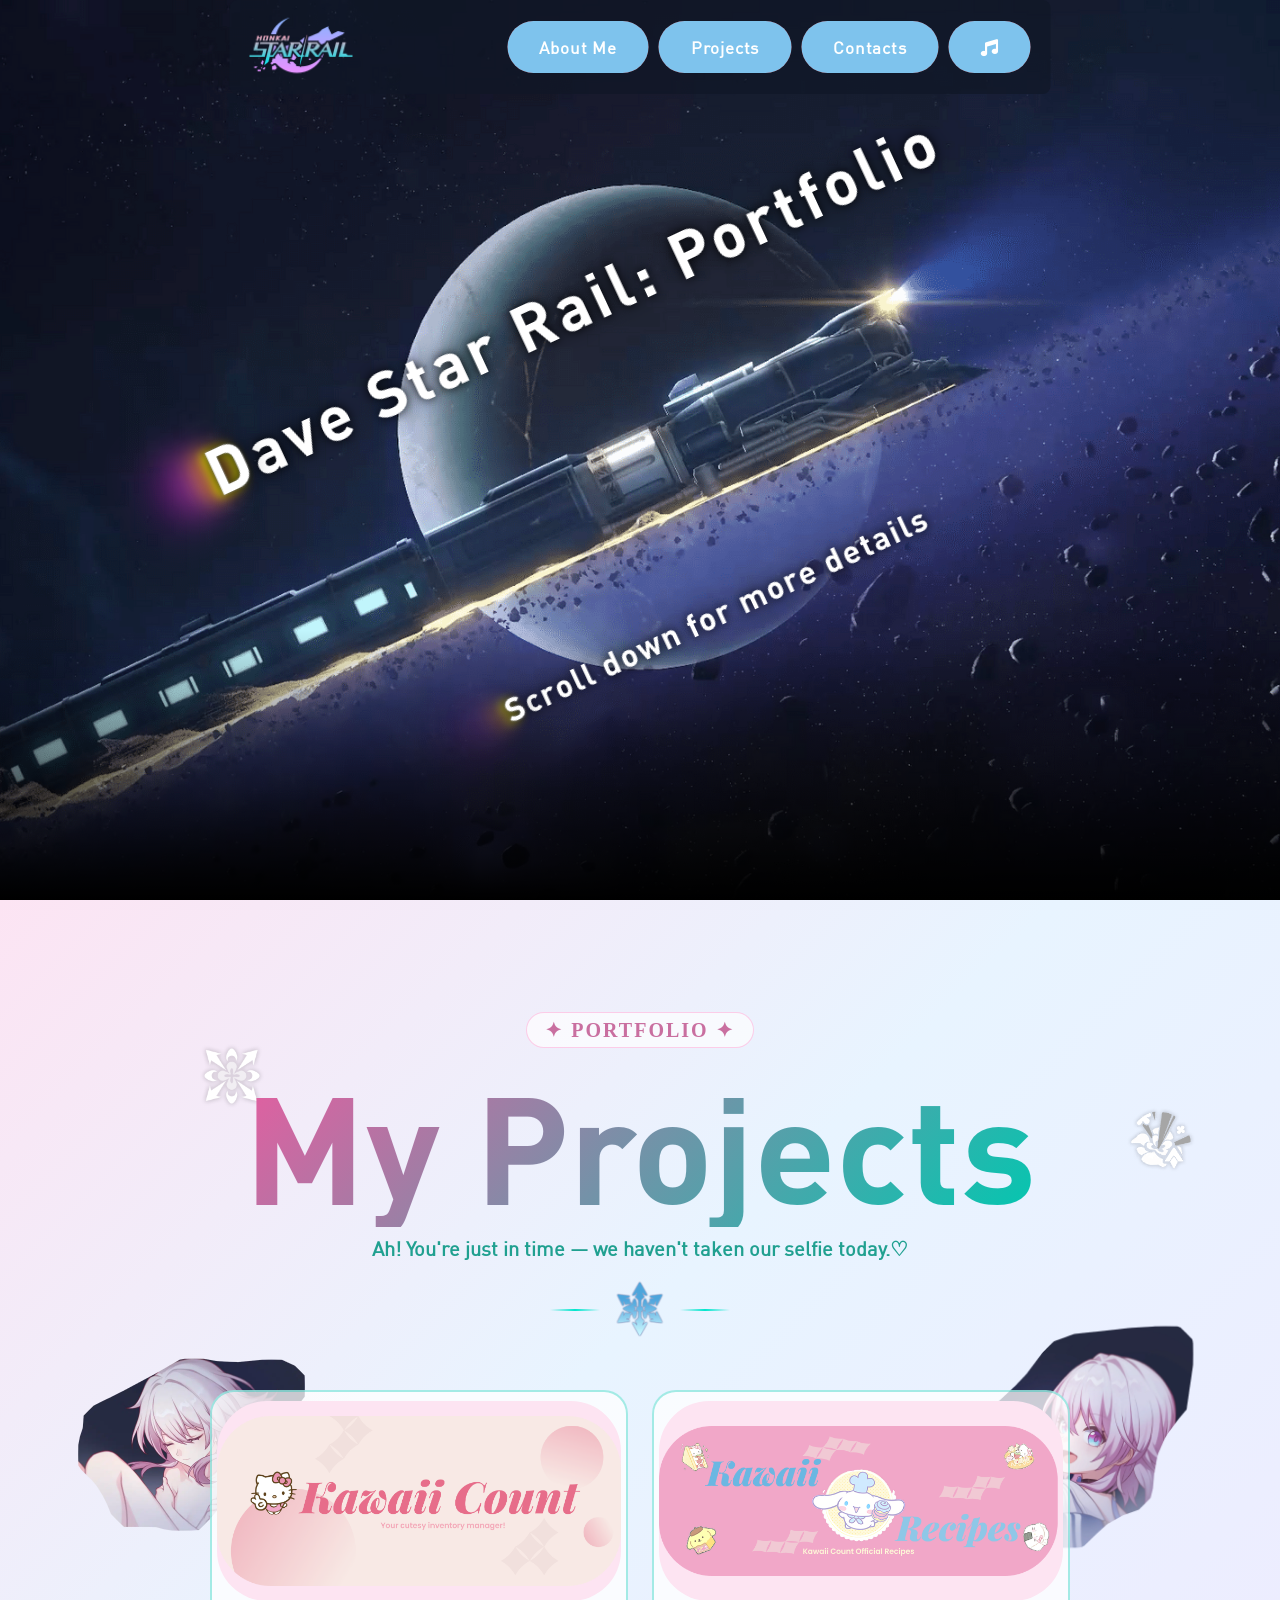
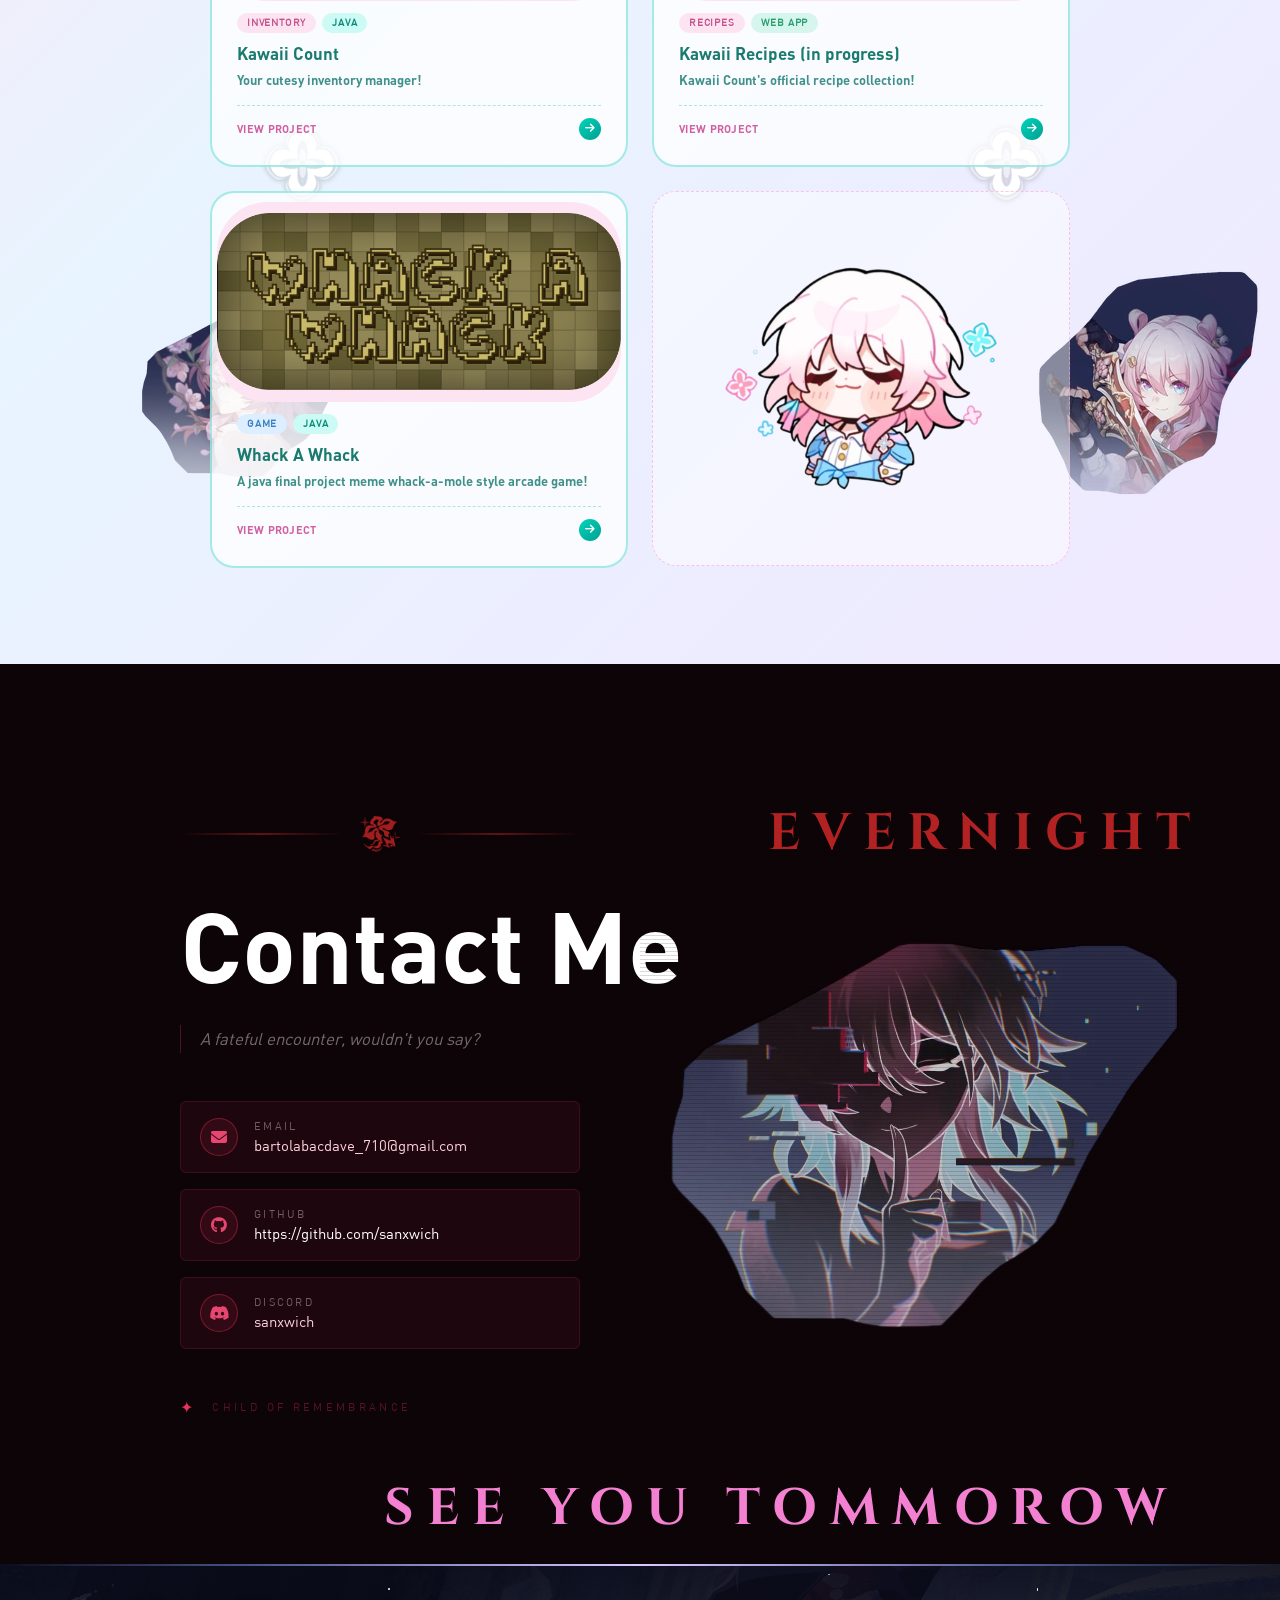
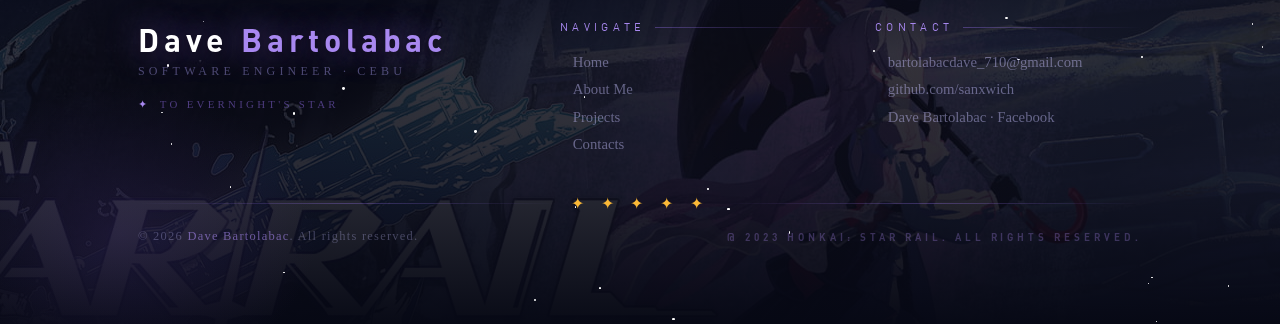
==== commit ee8a6bcc: "finished kawaii recipe page with mobile and fixed mobile footer" ====
--- a/index.html
+++ b/index.html
@@ -227,7 +227,7 @@
               <div class="card-footer">
                 <a
                   class="card-link"
-                  href="/projects/KawaiiCount.html"
+                  href="/projects/KawaiiRecipe.html"
                   target="_blank"
                   >View Project</a
                 >
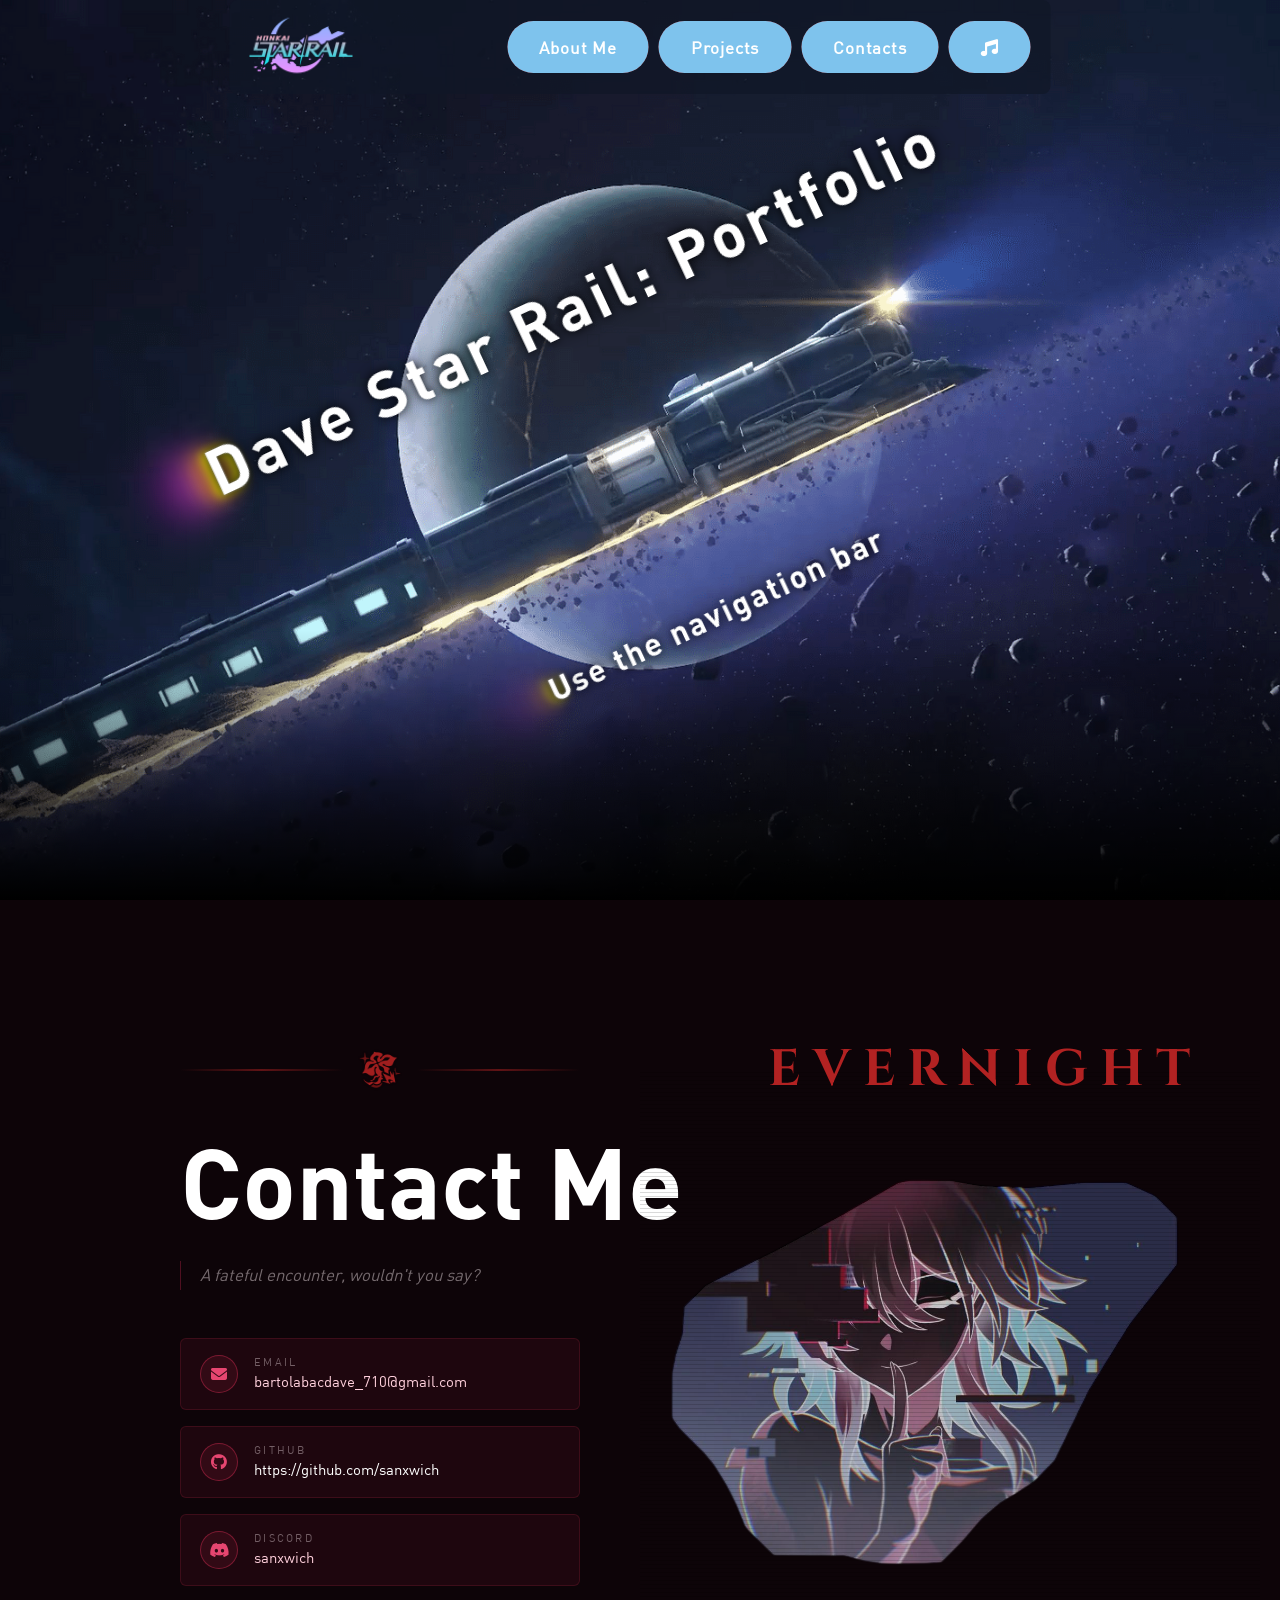
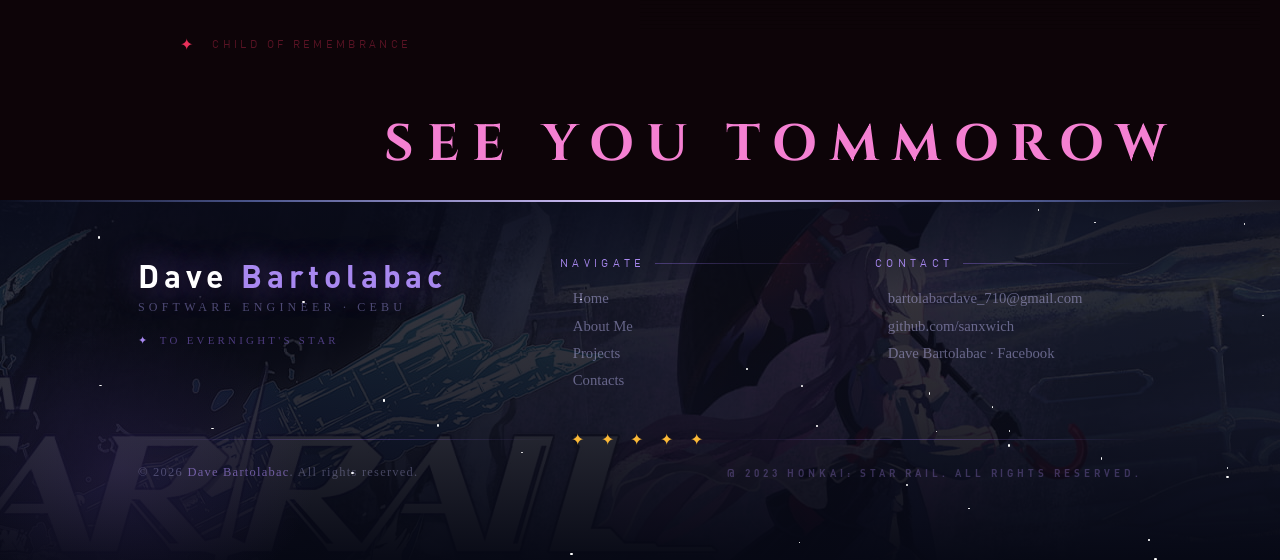
==== commit 1684bdee: "making the project page and contact page" ====
--- a/index.html
+++ b/index.html
@@ -39,12 +39,9 @@
 
         <div class="navbar-btns">
           <a href="/video/aboutme.html"><span>About Me</span></a>
-          <button class="project-btn" onclick="scrollToSection('projects')">
-            <span>Projects</span>
-          </button>
-          <button class="contact-btn" onclick="scrollToSection('contact')">
-            <span>Contacts</span>
-          </button>
+          <a href="/projects.html"><span>Projects</span></a>
+          <a href="/contacts.html"><span>Contacts</span></a>
+
           <button class="music-btn" id="music-button">
             <span><i class="fa-solid fa-music"></i></span>
           </button>
@@ -74,8 +71,7 @@
           <span class="trail" data-text="D">D</span>ave Star Rail: Portfolio
         </h1>
         <h2>
-          <span class="trail_S" data-text="S">S</span>croll down for more
-          details
+          <span class="trail_S" data-text="U">U</span>se the navigation bar
         </h2>
       </div>
     </section>
@@ -97,191 +93,14 @@
       </button>
       <nav class="drawer-links">
         <a href="/video/aboutme.html">About</a>
-        <button
-          onclick="
-            toggleDrawer();
-            scrollToSection('projects');
-          "
-        >
-          Projects
-        </button>
-        <button
-          onclick="
-            toggleDrawer();
-            scrollToSection('contact');
-          "
-        >
-          Contacts
-        </button>
+        <a href="/projects.html"><span>Projects</span></a>
+        <a href="/contacts.html"><span>Contacts</span></a>
         <button class="music-btn" id="music-button-mobile">
           <i class="fa-solid fa-music"></i> Music
         </button>
       </nav>
     </div>
-    <main>
-      <section class="Projects" id="projects">
-        <div class="background-icons" id="bgIcons">
-          <img
-            src="/images/Ability_Freezing_Beauty.png"
-            alt="icon"
-            class="bg-icon"
-          />
-          <img
-            src="/images/Ability_The_Power_of_Cuteness.png"
-            alt="icon"
-            class="bg-icon"
-          />
-          <img
-            src="/images/the_Best_Girl_in_Sight.png"
-            alt="icon"
-            class="bg-icon"
-          />
-          <img
-            src="/images/Character_March_7th_29_Eidolon_6.webp"
-            alt="icon"
-            class="bg-icon"
-          />
-
-          <img
-            src="/images/Character_March_7th_29_Eidolon_4.webp"
-            alt="icon"
-            class="bg-icon"
-          />
-          <img
-            src="/images/march 7th eidolen.webp"
-            alt="icon"
-            class="bg-icon"
-          />
-          <img
-            src="/images/Ability_Frigid_Cold_Arrow.webp"
-            alt="icon"
-            class="bg-icon"
-          />
-          <img src="/images/march e6.webp" alt="icon" class="bg-icon" />
-          <img
-            src="/images/Ability_The_Power_of_Cuteness.png"
-            alt="icon"
-            class="bg-icon"
-          />
-        </div>
-
-        <div class="section-head">
-          <div class="badge">✦ Portfolio ✦</div>
-          <h1>My Projects</h1>
-          <p>Ah! You're just in time — we haven't taken our selfie today.♡</p>
-          <div class="divider">
-            <div class="dline"></div>
-            <div class="ice_crystal">
-              <img src="/images/Type_Ice.webp" alt="ice" />
-            </div>
-            <div class="dline"></div>
-          </div>
-        </div>
-
-        <div class="grid">
-          <div class="project_card">
-            <img
-              class="card-img"
-              src="/images/kawaiiCount.png"
-              alt="Kawaii Count"
-            />
-            <div class="card-body">
-              <div class="card-tags">
-                <span class="tag tag-pink">Inventory</span>
-                <span class="tag tag-teal">Java</span>
-              </div>
-              <div class="card-title">Kawaii Count</div>
-              <div class="card-desc">Your cutesy inventory manager!</div>
-              <div class="card-footer">
-                <a
-                  class="card-link"
-                  href="/projects/KawaiiCount.html"
-                  target="_blank"
-                  >View Project</a
-                >
-                <div class="card-arrow">
-                  <i
-                    class="fa-solid fa-arrow-right"
-                    style="color: rgb(255, 255, 255)"
-                  ></i>
-                </div>
-              </div>
-            </div>
-          </div>
-
-          <div class="project_card">
-            <img
-              class="card-img"
-              src="/images/KawaiiRecipe.png"
-              alt="Kawaii Recipes"
-            />
-            <div class="card-body">
-              <div class="card-tags">
-                <span class="tag tag-pink">Recipes</span>
-                <span class="tag tag-mint">Web App</span>
-              </div>
-              <div class="card-title">Kawaii Recipes (in progress)</div>
-              <div class="card-desc">
-                Kawaii Count's official recipe collection!
-              </div>
-              <div class="card-footer">
-                <a
-                  class="card-link"
-                  href="/projects/KawaiiRecipe.html"
-                  target="_blank"
-                  >View Project</a
-                >
-                <div class="card-arrow">
-                  <i
-                    class="fa-solid fa-arrow-right"
-                    style="color: rgb(255, 255, 255)"
-                  ></i>
-                </div>
-              </div>
-            </div>
-          </div>
-
-          <div class="project_card">
-            <img
-              class="card-img"
-              src="/images/whackAwhack.png"
-              alt="Whack A Whack"
-            />
-            <div class="card-body">
-              <div class="card-tags">
-                <span class="tag tag-blue">Game</span>
-                <span class="tag tag-teal">Java</span>
-              </div>
-              <div class="card-title">Whack A Whack</div>
-              <div class="card-desc">
-                A java final project meme whack-a-mole style arcade game!
-              </div>
-              <div class="card-footer">
-                <a
-                  class="card-link"
-                  href="/projects/WhackaWhack.html"
-                  target="_blank"
-                  >View Project</a
-                >
-                <div class="card-arrow">
-                  <i
-                    class="fa-solid fa-arrow-right"
-                    style="color: rgb(255, 255, 255)"
-                  ></i>
-                </div>
-              </div>
-            </div>
-          </div>
-          <div class="project_card chibi-card">
-            <img
-              class="chibi-img"
-              src="images/chibiMarch.png"
-              alt="March 7th chibi"
-            />
-          </div>
-        </div>
-      </section>
-    </main>
+
     <section class="Contact_page" id="contact">
       <div class="contact-runes" id="rune">
         <div class="contact-rune">SEE YOU TOMMOROW</div>
--- a/stylesheet/style.css
+++ b/stylesheet/style.css
@@ -2512,6 +2512,10 @@
     left: 30%;
     font-size: 1.2rem;
   }
+  .gallery img {
+    width: 100%; /* images fill full width on small screens */
+    height: auto;
+  }
   /* Footer mobile */
   .Footer .footer-inner {
     grid-template-columns: 1fr; /* stack all 3 columns */
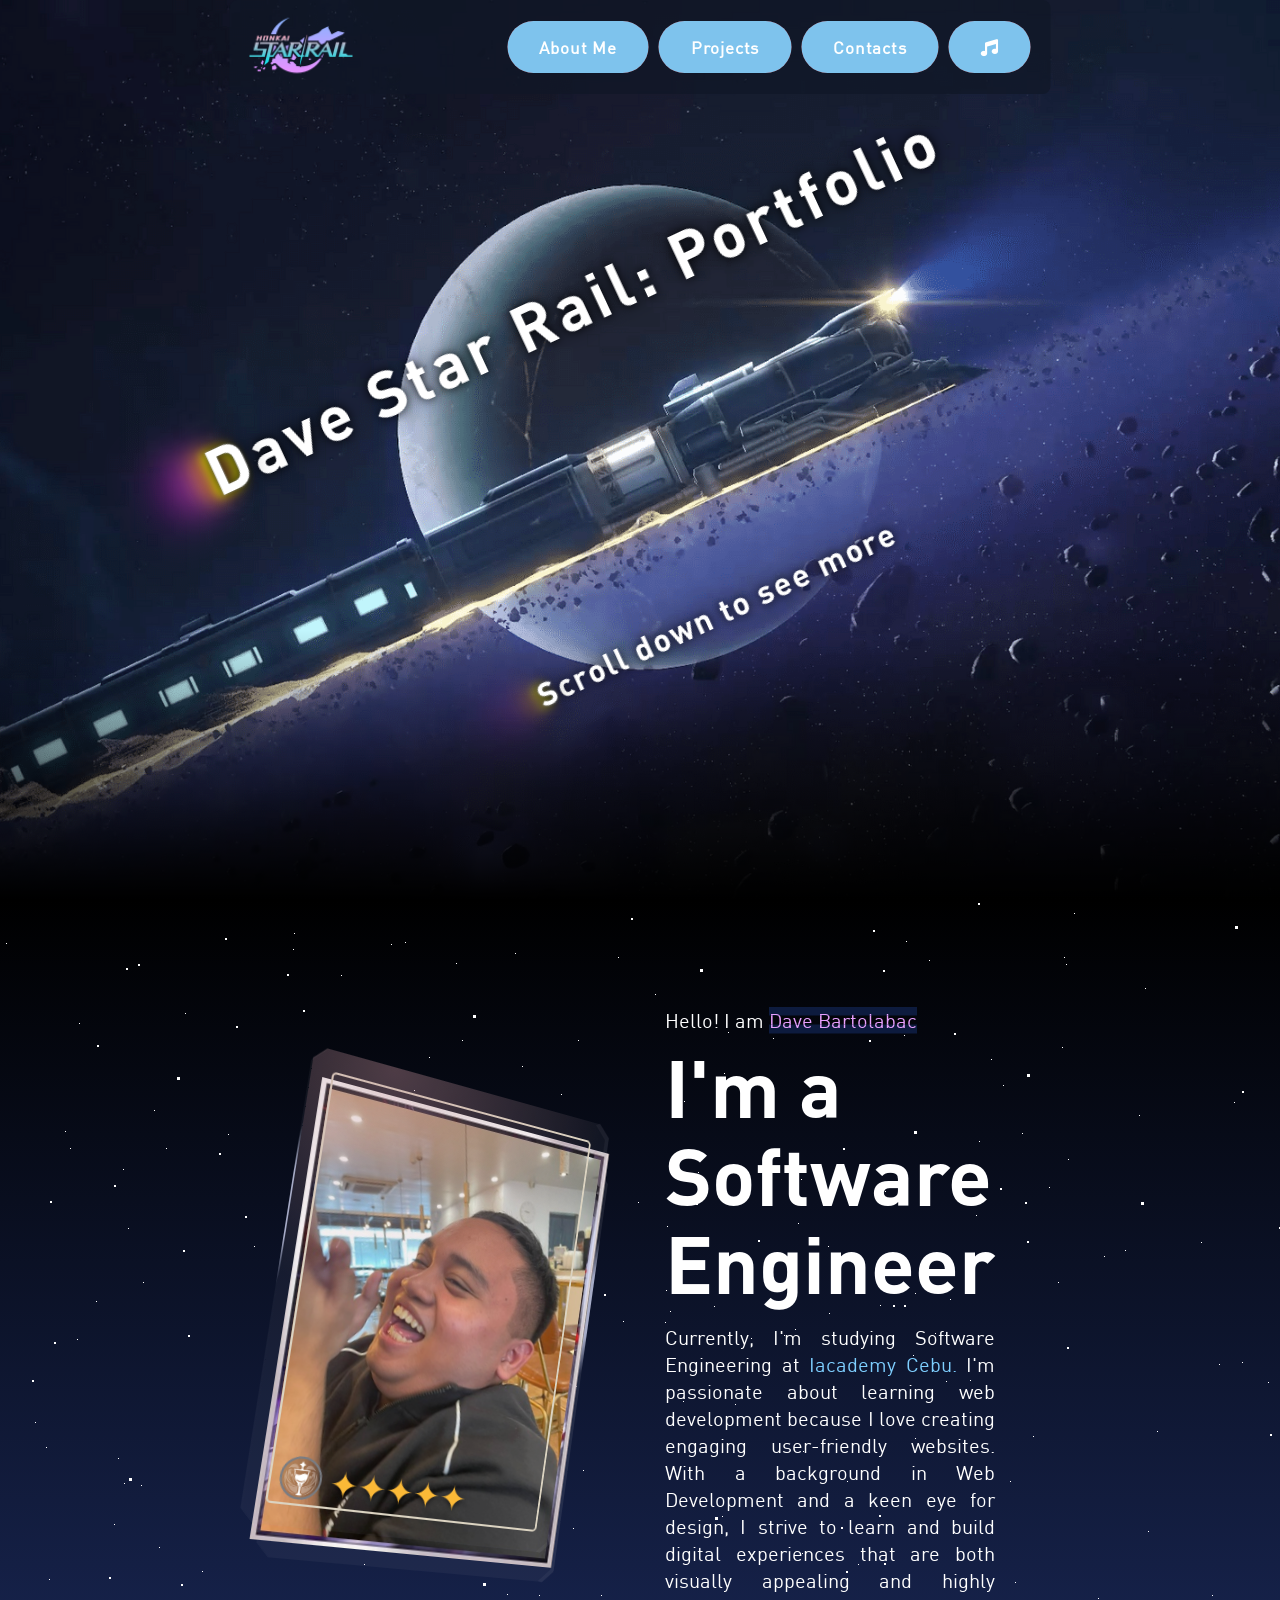
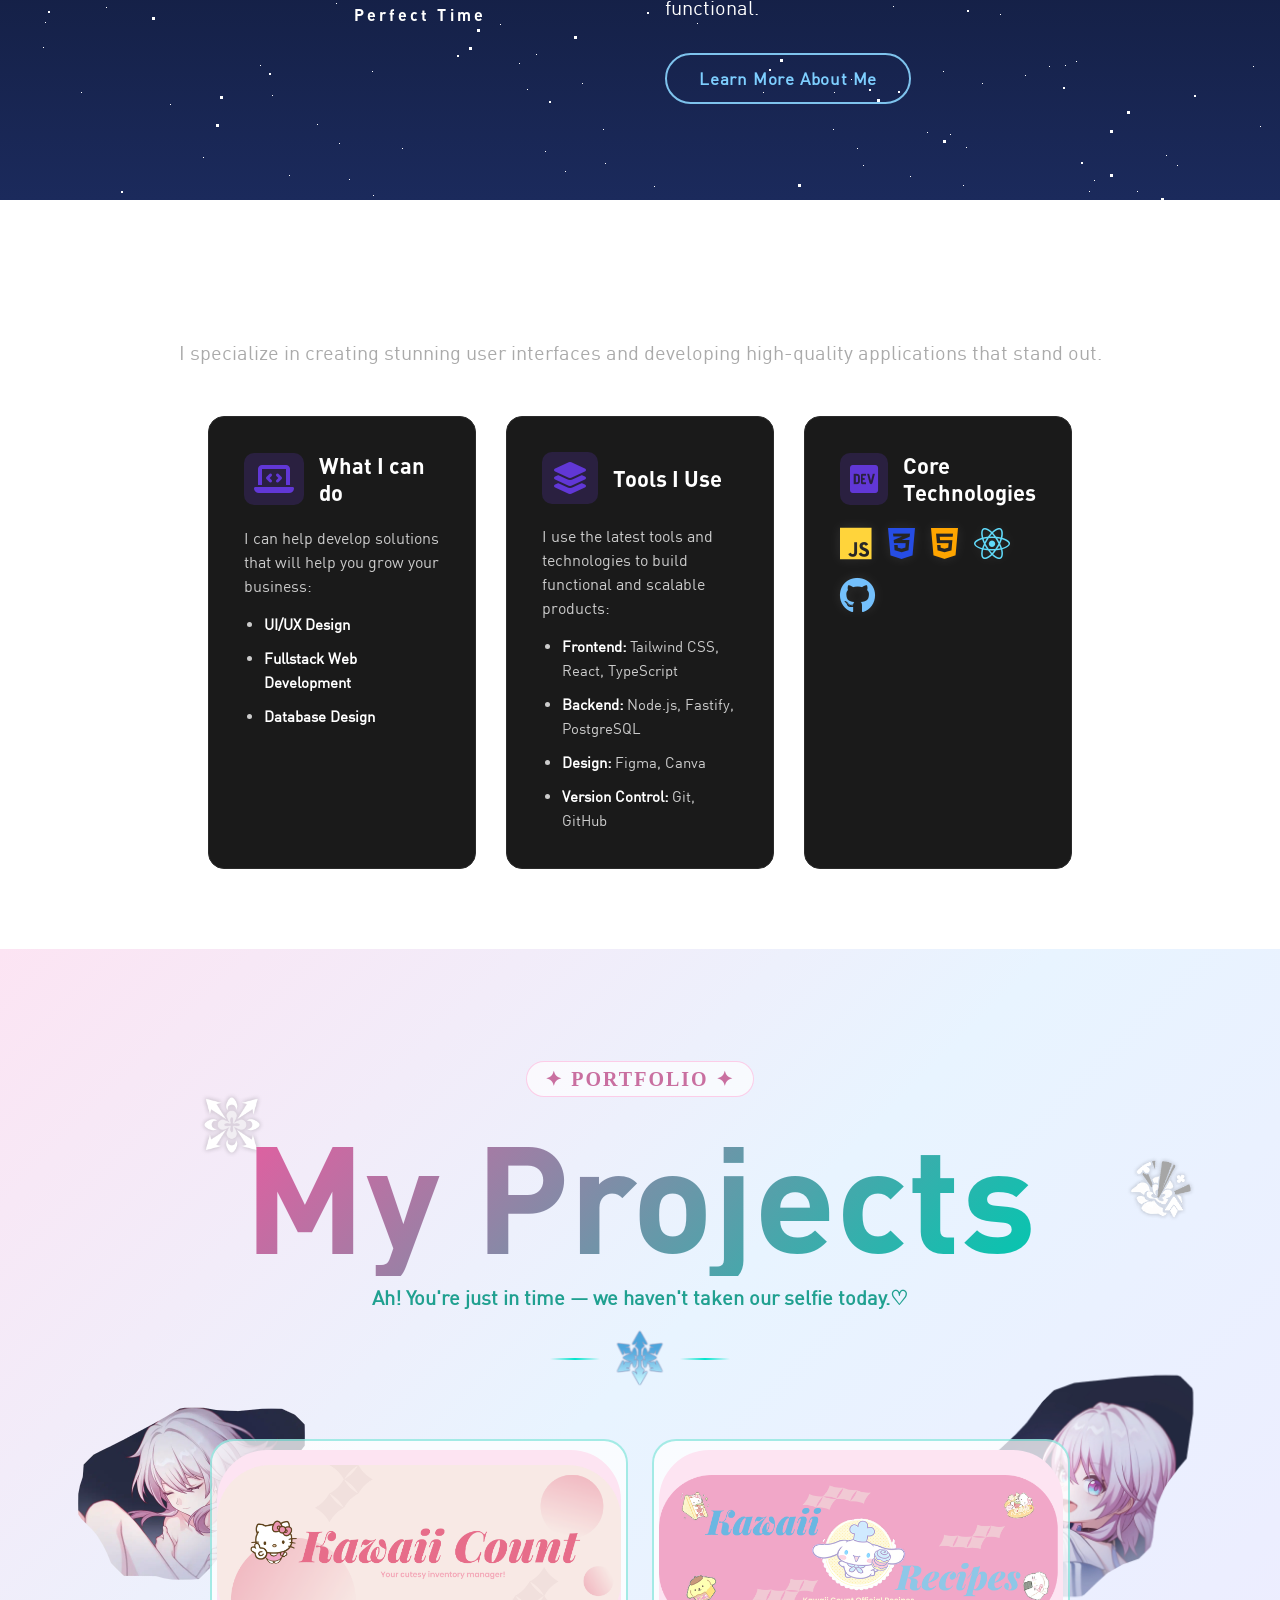
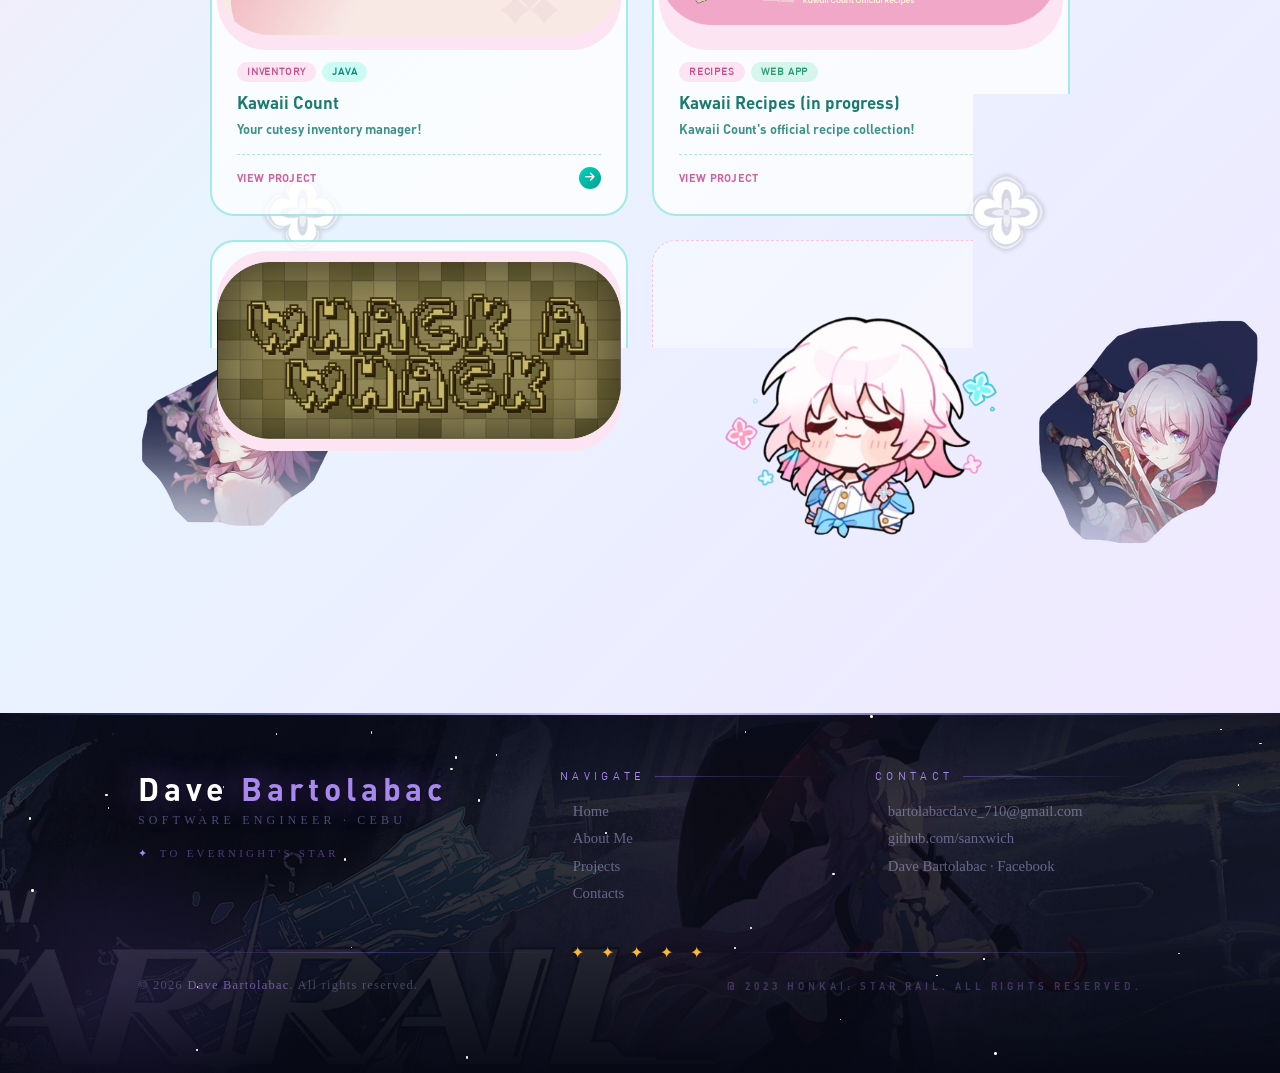
==== commit 3e4b20ba: "final commit (i think)" ====
--- a/index.html
+++ b/index.html
@@ -39,9 +39,10 @@
 
         <div class="navbar-btns">
           <a href="/video/aboutme.html"><span>About Me</span></a>
-          <a href="/projects.html"><span>Projects</span></a>
+          <button class="project-btn" onclick="scrollToSection('projects')">
+            <span>Projects</span>
+          </button>
           <a href="/contacts.html"><span>Contacts</span></a>
-
           <button class="music-btn" id="music-button">
             <span><i class="fa-solid fa-music"></i></span>
           </button>
@@ -71,7 +72,7 @@
           <span class="trail" data-text="D">D</span>ave Star Rail: Portfolio
         </h1>
         <h2>
-          <span class="trail_S" data-text="U">U</span>se the navigation bar
+          <span class="trail_S" data-text="S">S</span>croll down to see more
         </h2>
       </div>
     </section>
@@ -93,80 +94,336 @@
       </button>
       <nav class="drawer-links">
         <a href="/video/aboutme.html">About</a>
-        <a href="/projects.html"><span>Projects</span></a>
-        <a href="/contacts.html"><span>Contacts</span></a>
+        <button class="project-btn" onclick="scrollToSection('projects')">
+          <span>Projects</span>
+        </button>
+        <a href="/contacts.html">Contacts</a>
         <button class="music-btn" id="music-button-mobile">
           <i class="fa-solid fa-music"></i> Music
         </button>
       </nav>
     </div>
 
-    <section class="Contact_page" id="contact">
-      <div class="contact-runes" id="rune">
-        <div class="contact-rune">SEE YOU TOMMOROW</div>
-        <div class="contact-rune">EVERNIGHT</div>
-      </div>
-
-      <div class="panel">
-        <div class="section-head-contact">
-          <div class="divider-contact">
-            <div class="dline-contact"></div>
-            <div class="remembrance_icon">
-              <img src="/images/squid_red.png" alt="remembrance" />
-            </div>
-            <div class="dline-contact"></div>
-          </div>
-        </div>
-        <h1>Contact Me</h1>
-        <p class="subtitle">A fateful encounter, wouldn't you say?</p>
-        <div class="info-cards">
-          <div class="info-card" data-copy="bartolabacdave_710@gmail.com">
-            <div class="info-icon">
-              <i class="fa-solid fa-envelope" style="color: #e64670"></i>
-            </div>
-            <div>
-              <div class="info-label">Email</div>
-              <div class="info-value">bartolabacdave_710@gmail.com</div>
-            </div>
-            <span class="copy-toast">Copied!</span>
-          </div>
-
-          <div class="info-card">
-            <div class="info-icon">
-              <i class="fa-brands fa-github" style="color: #e64670"></i>
-            </div>
-            <div>
-              <div class="info-label">Github</div>
-              <div class="info-value">
-                <a href="https://github.com/sanxwich"
-                  >https://github.com/sanxwich</a
+    <main>
+      <section class="aboutMe" id="about">
+        <div id="stars"></div>
+        <div id="stars2"></div>
+        <div id="stars3"></div>
+        <div class="lightcone-container">
+          <div class="lightcone-card">
+            <img class="card-img" src="/images/dave_framed.jpg" />
+            <div class="card-instanse">
+              <div class="card-front-thick-wrapper">
+                <div class="card-thick-left card-thick-border"></div>
+                <div class="card-thick-mid card-thick-border"></div>
+                <div class="card-thick-right card-thick-border"></div>
+              </div>
+              <div class="card-front-thick-wrapper-back">
+                <div class="card-front-thick-wrapper back">
+                  <div class="card-thick-left card-thick-border"></div>
+                  <div class="card-thick-mid card-thick-border"></div>
+                  <div class="card-thick-right card-thick-border"></div>
+                </div>
+              </div>
+              <div class="card-front">
+                <div class="card-front-hud-wrapper">
+                  <div class="card-front-hud">
+                    <div class="card-hud-wrapper">
+                      <div class="card-hud-path">
+                        <img src="/images/Path_Elation.webp" />
+                      </div>
+                      <div class="card-hud-stars">
+                        <span class="hud-star">✦</span>
+                        <span class="hud-star">✦</span>
+                        <span class="hud-star">✦</span>
+                        <span class="hud-star">✦</span>
+                        <span class="hud-star">✦</span>
+                      </div>
+                    </div>
+                  </div>
+                </div>
+                <div class="card-blick-wrapper">
+                  <div class="card-blick"></div>
+                </div>
+                <div class="card-front-color-wrapper-wrapper">
+                  <div class="card-front-color-wrapper">
+                    <div class="card-front-color"></div>
+                  </div>
+                </div>
+              </div>
+              <div class="card-back">
+                <div class="card-front-hud-wrapper">
+                  <div class="card-front-hud"></div>
+                </div>
+                <div class="card-blick-wrapper">
+                  <div class="card-blick"></div>
+                </div>
+              </div>
+            </div>
+          </div>
+          <div class="lightcone_name">
+            <h2>Perfect Time</h2>
+          </div>
+        </div>
+        <div class="aboutMe__text">
+          <p>
+            Hello! I am
+            <span title="Dave Bartolabac" class="glitch">Dave Bartolabac</span>
+          </p>
+          <h3>I'm a Software Engineer</h3>
+          <p>
+            Currently, I'm studying Software Engineering at
+            <a href="https://www.facebook.com/iACADEMYCebu/">Iacademy Cebu.</a>
+            I'm passionate about learning web development because I love
+            creating engaging user-friendly websites. With a background in Web
+            Development and a keen eye for design, I strive to learn and build
+            digital experiences that are both visually appealing and highly
+            functional.
+          </p>
+          <a href="/video/aboutme.html" class="about-btn">
+            <span>Learn More About Me</span>
+          </a>
+        </div>
+      </section>
+
+      <section class="skills">
+        <div id="stars4"></div>
+        <div id="stars5"></div>
+        <div id="stars6"></div>
+        <h2>Building Digital Experiences</h2>
+        <p class="skills__subtitle">
+          I specialize in creating stunning user interfaces and developing
+          high-quality applications that stand out.
+        </p>
+
+        <div class="skills__cards">
+          <div class="skills__card">
+            <div class="skills__card-header">
+              <span class="skills__icon">
+                <i
+                  class="fa-solid fa-laptop-code"
+                  style="color: rgb(97, 55, 214)"
+                ></i>
+              </span>
+              <h3>What I can do</h3>
+            </div>
+            <p>
+              I can help develop solutions that will help you grow your
+              business:
+            </p>
+            <ul>
+              <li><strong>UI/UX Design</strong></li>
+              <li><strong>Fullstack Web Development</strong></li>
+              <li><strong>Database Design</strong></li>
+            </ul>
+          </div>
+
+          <div class="skills__card">
+            <div class="skills__card-header">
+              <span class="skills__icon">
+                <i
+                  class="fa-solid fa-layer-group"
+                  style="color: rgb(97, 55, 214)"
+                ></i>
+              </span>
+              <h3>Tools I Use</h3>
+            </div>
+            <p>
+              I use the latest tools and technologies to build functional and
+              scalable products:
+            </p>
+            <ul>
+              <li>
+                <strong>Frontend:</strong> Tailwind CSS, React, TypeScript
+              </li>
+              <li><strong>Backend:</strong> Node.js, Fastify, PostgreSQL</li>
+              <li><strong>Design:</strong> Figma, Canva</li>
+              <li><strong>Version Control:</strong> Git, GitHub</li>
+            </ul>
+          </div>
+
+          <div class="skills__card">
+            <div class="skills__card-header">
+              <span class="skills__icon">
+                <i class="fa-brands fa-dev" style="color: rgb(97, 55, 214)"></i>
+              </span>
+              <h3>Core Technologies</h3>
+            </div>
+            <div class="skills__icons-row">
+              <i class="fa-brands fa-js" style="color: #ffd43b"></i>
+              <i class="fa-brands fa-css3-alt" style="color: #264de4"></i>
+              <i class="fa-brands fa-html5" style="color: #ffa500"></i>
+              <i class="fa-brands fa-react" style="color: #61dbfb"></i>
+              <i class="fa-brands fa-github" style="color: #74c0fc"></i>
+            </div>
+          </div>
+        </div>
+      </section>
+
+      <section class="Projects" id="projects">
+        <div class="background-icons" id="bgIcons">
+          <img
+            src="/images/Ability_Freezing_Beauty.png"
+            alt="icon"
+            class="bg-icon"
+          />
+          <img
+            src="/images/Ability_The_Power_of_Cuteness.png"
+            alt="icon"
+            class="bg-icon"
+          />
+          <img
+            src="/images/the_Best_Girl_in_Sight.png"
+            alt="icon"
+            class="bg-icon"
+          />
+          <img
+            src="/images/Character_March_7th_29_Eidolon_6.webp"
+            alt="icon"
+            class="bg-icon"
+          />
+          <img
+            src="/images/Character_March_7th_29_Eidolon_4.webp"
+            alt="icon"
+            class="bg-icon"
+          />
+          <img
+            src="/images/march 7th eidolen.webp"
+            alt="icon"
+            class="bg-icon"
+          />
+          <img
+            src="/images/Ability_Frigid_Cold_Arrow.webp"
+            alt="icon"
+            class="bg-icon"
+          />
+          <img src="/images/march e6.webp" alt="icon" class="bg-icon" />
+          <img
+            src="/images/Ability_The_Power_of_Cuteness.png"
+            alt="icon"
+            class="bg-icon"
+          />
+        </div>
+
+        <div class="section-head">
+          <div class="badge">✦ Portfolio ✦</div>
+          <h1>My Projects</h1>
+          <p>Ah! You're just in time — we haven't taken our selfie today.♡</p>
+          <div class="divider">
+            <div class="dline"></div>
+            <div class="ice_crystal">
+              <img src="/images/Type_Ice.webp" alt="ice" />
+            </div>
+            <div class="dline"></div>
+          </div>
+        </div>
+
+        <div class="grid">
+          <div class="project_card">
+            <img
+              class="card-img"
+              src="/images/kawaiiCount.png"
+              alt="Kawaii Count"
+            />
+            <div class="card-body">
+              <div class="card-tags">
+                <span class="tag tag-pink">Inventory</span>
+                <span class="tag tag-teal">Java</span>
+              </div>
+              <div class="card-title">Kawaii Count</div>
+              <div class="card-desc">Your cutesy inventory manager!</div>
+              <div class="card-footer">
+                <a
+                  class="card-link"
+                  href="/projects/KawaiiCount.html"
+                  target="_self"
+                  >View Project</a
                 >
-              </div>
-            </div>
-          </div>
-
-          <div class="info-card" data-copy="sanxwich">
-            <div class="info-icon">
-              <i class="fa-brands fa-discord" style="color: #e64670"></i>
-            </div>
-            <div>
-              <div class="info-label">Discord</div>
-              <div class="info-value">sanxwich</div>
-            </div>
-            <span class="copy-toast">Copied!</span>
-          </div>
-        </div>
-
-        <div class="deco-star">Child of Remembrance</div>
-      </div>
-
-      <div class="image-panel">
-        <div class="evernight-glitch">
-          <img src="/images/image-Photoroom (2).png" alt="Evernight" />
-          <div class="scanline"></div>
-        </div>
-      </div>
-    </section>
+                <div class="card-arrow">
+                  <i
+                    class="fa-solid fa-arrow-right"
+                    style="color: rgb(255, 255, 255)"
+                  ></i>
+                </div>
+              </div>
+            </div>
+          </div>
+
+          <div class="project_card">
+            <img
+              class="card-img"
+              src="/images/KawaiiRecipe.png"
+              alt="Kawaii Recipes"
+            />
+            <div class="card-body">
+              <div class="card-tags">
+                <span class="tag tag-pink">Recipes</span>
+                <span class="tag tag-mint">Web App</span>
+              </div>
+              <div class="card-title">Kawaii Recipes (in progress)</div>
+              <div class="card-desc">
+                Kawaii Count's official recipe collection!
+              </div>
+              <div class="card-footer">
+                <a
+                  class="card-link"
+                  href="/projects/KawaiiRecipe.html"
+                  target="_self"
+                  >View Project</a
+                >
+                <div class="card-arrow">
+                  <i
+                    class="fa-solid fa-arrow-right"
+                    style="color: rgb(255, 255, 255)"
+                  ></i>
+                </div>
+              </div>
+            </div>
+          </div>
+
+          <div class="project_card">
+            <img
+              class="card-img"
+              src="/images/whackAwhack.png"
+              alt="Whack A Whack"
+            />
+            <div class="card-body">
+              <div class="card-tags">
+                <span class="tag tag-blue">Game</span>
+                <span class="tag tag-teal">Java</span>
+              </div>
+              <div class="card-title">Whack A Whack</div>
+              <div class="card-desc">
+                A java final project meme whack-a-mole style arcade game!
+              </div>
+              <div class="card-footer">
+                <a
+                  class="card-link"
+                  href="/projects/WhackaWhack.html"
+                  target="_self"
+                  >View Project</a
+                >
+                <div class="card-arrow">
+                  <i
+                    class="fa-solid fa-arrow-right"
+                    style="color: rgb(255, 255, 255)"
+                  ></i>
+                </div>
+              </div>
+            </div>
+          </div>
+
+          <div class="project_card chibi-card">
+            <img
+              class="chibi-img"
+              src="images/chibiMarch.png"
+              alt="March 7th chibi"
+            />
+          </div>
+        </div>
+      </section>
+    </main>
+
     <footer class="Footer">
       <div class="footer-bg"></div>
       <div class="footer-mist"></div>
@@ -186,7 +443,7 @@
             <li><a href="#home" onclick="scrollToSection('Home')">Home</a></li>
             <li><a href="/video/aboutme.html">About Me</a></li>
             <li><a href="#projects">Projects</a></li>
-            <li><a href="#contact">Contacts</a></li>
+            <li><a href="/contacts.html">Contacts</a></li>
           </ul>
         </div>
 
@@ -229,6 +486,7 @@
         </div>
       </div>
     </footer>
+
     <script src="script.js"></script>
   </body>
 </html>
--- a/stylesheet/style.css
+++ b/stylesheet/style.css
@@ -2,7 +2,9 @@
   margin: 0;
   padding: 0;
   box-sizing: border-box;
-} /* FONTS */
+}
+
+/* FONTS */
 @font-face {
   font-family: "DIN";
   src: url(/fonts/DIN\ Regular.ttf);
@@ -15,7 +17,8 @@
   font-family: "Cinzel";
   src: url(/fonts/Cinzel-VariableFont_wght.ttf);
 }
-/*cursors*/
+
+/* CURSORS */
 .Footer,
 .hobbies,
 .navbar,
@@ -53,6 +56,7 @@
   z-index: 1;
   pointer-events: none;
 }
+
 .background-video {
   position: absolute;
   top: 0;
@@ -62,6 +66,7 @@
   object-fit: cover;
   z-index: -1;
 }
+
 .content {
   position: absolute;
   z-index: 2;
@@ -73,19 +78,18 @@
   rotate: -25deg;
   gap: 5px;
 }
+
 .content h1 {
   font-family: "DIN-bold";
   font-size: clamp(28px, 6vw, 64px);
   color: white;
   user-select: none;
   letter-spacing: 4px;
-  color: #ffffff;
-  text-shadow: 0 0 8px #a0a0a0;
-
   text-shadow:
     0 0 10px rgba(0, 0, 0, 0.8),
     0 0 25px rgba(0, 0, 0, 0.6);
 }
+
 .content h2 {
   font-family: "DIN-bold";
   font-size: clamp(16px, 3vw, 32px);
@@ -112,45 +116,32 @@
   color: #fff;
   filter: blur(1px);
   opacity: 1;
-
-  /* Combined all your colors into one shadow stack for a constant, thick look */
-  text-shadow:
-    -5px 0 10px #ffd700,
-    -15px 0 25px #ff8c00,
-    -35px 0 45px #ff69b4,
-    -60px 0 70px #ff00ff;
-
   text-shadow:
     -5px 0 10px #ffff00,
     -15px 0 20px #ffa500,
     -30px 0 35px #ff66cc,
     -50px 0 50px #ff00ff;
-
   animation: warp-shimmer 2s infinite alternate;
 }
-/* Spaceship blast-off from train */
-
+
+/* SPACESHIP BLAST */
 @keyframes spaceshipBlast {
   0% {
     opacity: 0;
     transform: translateX(-120%) scale(1.3);
     filter: blur(6px);
   }
-
   20% {
     opacity: 1;
     filter: blur(2px);
   }
-
   70% {
     transform: translateX(-3%) scale(1.02);
     filter: blur(0px);
   }
-
   85% {
     transform: translateX(1%) scale(0.99);
   }
-
   100% {
     opacity: 1;
     transform: translateX(0) scale(1);
@@ -171,8 +162,9 @@
   animation:
     spaceshipBlast 1.2s cubic-bezier(0.22, 1, 0.36, 1) forwards,
     float 10s ease-in-out infinite;
-  animation-delay: 0.9s, 2.2s; /* slightly behind h1 for a stagger effect */
-}
+  animation-delay: 0.9s, 2.2s;
+}
+
 /* SUBTITLE TRAIL (S) */
 .trail_S {
   position: relative;
@@ -180,7 +172,7 @@
 }
 
 .trail_S::before {
-  content: attr(data-text); /* Added this so the S trail appears */
+  content: attr(data-text);
   position: absolute;
   top: 0;
   left: 0;
@@ -188,22 +180,14 @@
   color: #fff;
   filter: blur(1px);
   opacity: 0.8;
-
-  /* Slightly smaller scale for the subtitle */
-  text-shadow:
-    -5px 0 10px #ffd700,
-    -15px 0 25px #ff8c00,
-    -35px 0 45px #ff69b4,
-    -60px 0 70px #ff00ff;
-
   text-shadow:
     -5px 0 10px #ffff00,
     -15px 0 20px #ffa500,
     -30px 0 35px #ff66cc,
     -50px 0 50px #ff00ff;
-
   animation: warp-shimmer 2s infinite alternate;
 }
+
 @keyframes warp-shimmer {
   0% {
     opacity: 0.6;
@@ -229,16 +213,20 @@
     transform: rotate(-25deg) translateY(0px);
   }
 }
+
 .content {
   animation: float 10s ease-in-out infinite;
 }
-/*navbar*/
+
+/* NAVBAR */
 html {
   scroll-behavior: smooth;
 }
+
 .logo img {
   width: 103px;
 }
+
 .hamburger {
   display: none;
 }
@@ -262,7 +250,7 @@
 
 .navbar-btns {
   display: flex;
-  gap: 10px; /* spacing between buttons */
+  gap: 10px;
 }
 
 .navbar-btns button {
@@ -279,10 +267,11 @@
   letter-spacing: 0.05rem;
   border-radius: 500px;
   overflow: hidden;
-  background: #b22222; /* default background */
+  background: #b22222;
   color: #ffffff;
   transition: color 0.4s;
 }
+
 .navbar-btns a {
   text-decoration: none;
   outline: none;
@@ -298,17 +287,16 @@
   letter-spacing: 0.05rem;
   border-radius: 500px;
   overflow: hidden;
-  background: #b22222; /* default background */
+  background: #b22222;
   color: #ffffff;
   transition: color 0.4s;
-}
-.navbar-btns a {
-  position: relative;
   z-index: 10;
 }
+
 .navbar-btns a:hover {
   color: black;
 }
+
 .navbar-btns a::before,
 .navbar-btns a::after {
   position: absolute;
@@ -318,6 +306,7 @@
   height: 100%;
   z-index: 0;
 }
+
 .navbar-btns a::before {
   content: "";
   background: #7ec3ed;
@@ -326,17 +315,16 @@
   transform: skew(30deg);
   transition: transform 0.4s cubic-bezier(0.3, 1, 0.8, 1);
 }
+
 .navbar-btns a:hover::before {
   transform: translate3d(100%, 0, 0);
 }
-.navbar-btns a {
-  position: relative;
-  z-index: 10;
-}
+
 .navbar-btns a span {
   position: relative;
-  z-index: 1; /* sits above the ::before pseudo-element */
-}
+  z-index: 1;
+}
+
 .navbar-btns button span {
   position: relative;
   z-index: 10;
@@ -368,11 +356,64 @@
 .navbar-btns button:hover::before {
   transform: translate3d(100%, 0, 0);
 }
+
 .music-btn.playing .fa-pause {
   animation: spin-slow 3s linear infinite;
 }
 
-/* About me section */
+/* ABOUT ME */
+.about-btn {
+  text-decoration: none;
+  outline: none;
+  cursor: pointer;
+  border: 2px solid #7ec3ed;
+  padding: 0.75rem 2rem;
+  margin-top: 1.5rem;
+  font-family: "DIN";
+  font-weight: 700;
+  font-size: 17px;
+  position: relative;
+  display: inline-block;
+  align-self: flex-start; /* prevents stretching in flex containers */
+  width: fit-content; /* fixes full-width stretch */
+  letter-spacing: 0.05rem;
+  border-radius: 500px;
+  overflow: hidden;
+  background: transparent;
+  color: #7ec3ed;
+  transition:
+    color 0.3s ease,
+    transform 0.3s ease,
+    box-shadow 0.3s ease;
+}
+
+.about-btn::before {
+  content: "";
+  background: #7ec3ed;
+  width: 100%;
+  height: 100%;
+  position: absolute;
+  top: 100%; /* starts below the button */
+  left: 0;
+  z-index: 0;
+  transition: top 0.3s ease;
+  border-radius: 500px;
+}
+
+.about-btn:hover::before {
+  top: 0; /* slides up to fill */
+}
+
+.about-btn:hover {
+  color: #0f172a;
+  transform: translateY(-2px);
+  box-shadow: 0 6px 20px rgba(126, 195, 237, 0.4);
+}
+
+.about-btn span {
+  position: relative;
+  z-index: 1;
+}
 .aboutMe {
   width: 100%;
   height: 100vh;
@@ -391,7 +432,6 @@
   user-select: none;
 }
 
-/* Text block */
 .aboutMe__text {
   display: flex;
   flex-direction: column;
@@ -448,7 +488,7 @@
   margin-top: 10px;
 }
 
-/* Glitch span - only targets .glitch class */
+/* GLITCH */
 .aboutMe .glitch {
   position: relative;
   color: #e8a0ff;
@@ -518,7 +558,7 @@
   }
 }
 
-/*light cone*/
+/* LIGHTCONE */
 .lightcone-container {
   margin-top: 30px;
   display: flex;
@@ -529,6 +569,7 @@
   font-size: 0.7rem;
   margin-right: 20px;
 }
+
 .lightcone_name h2 {
   font-family: "DIN-bold";
   color: #fffffe;
@@ -920,14 +961,13 @@
     translateZ(-13rem) perspective(10px);
 }
 
-/* Make sure content sits above stars */
 .aboutMe__image,
 .aboutMe__text {
   position: relative;
   z-index: 1;
 }
 
-/*stars*/
+/* STARS */
 #stars,
 #stars2,
 #stars3 {
@@ -940,13 +980,6 @@
   pointer-events: none;
 }
 
-/* Make sure content sits above stars */
-.aboutMe__image,
-.aboutMe__text {
-  position: relative;
-  z-index: 1;
-}
-
 @keyframes animStar {
   from {
     transform: translateY(0px);
@@ -955,13 +988,11 @@
     transform: translateY(-2000px);
   }
 }
-/*skills*/
+
+/* SKILLS */
 .skills {
   width: 100%;
-  background: linear-gradient(
-    to top,
-    #1b2a5c 0%
-  ); /* blends from aboutMe's bottom color */
+  background: linear-gradient(to top, #1b2a5c 0%);
   color: white;
   padding: 80px 100px;
   box-sizing: border-box;
@@ -974,6 +1005,7 @@
   font-weight: 800;
   font-family: "DIN-bold";
   margin: 0 0 10px 0;
+  text-align: center;
 }
 
 .skills__subtitle {
@@ -981,11 +1013,14 @@
   font-size: 20px;
   margin: 0 0 50px 0;
   font-family: "DIN";
+  text-align: center;
 }
 
 .skills__cards {
   display: flex;
   gap: 30px;
+  width: 80%;
+  margin: 0 auto;
 }
 
 .skills__card {
@@ -995,6 +1030,15 @@
   border-radius: 16px;
   padding: 35px;
   box-sizing: border-box;
+  min-height: 220px;
+  transition:
+    border-color 0.3s ease,
+    transform 0.3s ease;
+}
+
+.skills__card:hover {
+  border-color: #4a3a7a;
+  transform: translateY(-4px);
 }
 
 .skills__card-header {
@@ -1009,6 +1053,9 @@
   background: #2a2040;
   padding: 10px;
   border-radius: 10px;
+  display: flex;
+  align-items: center;
+  justify-content: center;
 }
 
 .skills__card h3 {
@@ -1020,9 +1067,10 @@
 
 .skills__card p {
   color: #ccc;
-  font-size: 20px;
+  font-size: 16px;
   margin: 0 0 15px 0;
   font-family: "DIN";
+  line-height: 1.5;
 }
 
 .skills__card ul {
@@ -1034,31 +1082,53 @@
   color: #ccc;
   font-size: 15px;
   font-family: "DIN";
+  line-height: 1.6;
 }
 
 .skills__card ul li strong {
   color: white;
 }
+
+.skills__icons-row {
+  display: flex;
+  flex-direction: row;
+  gap: 16px;
+  align-items: center;
+  font-size: 36px;
+  margin-top: 15px;
+  flex-wrap: wrap;
+}
+
+.skills__icons-row i {
+  transition:
+    transform 0.2s ease,
+    filter 0.2s ease;
+  filter: drop-shadow(0 0 6px rgba(255, 255, 255, 0.1));
+}
+
+.skills__icons-row i:hover {
+  transform: translateY(-5px) scale(1.2);
+  filter: drop-shadow(0 0 10px rgba(255, 255, 255, 0.4));
+}
+
 .skills h2,
 .skills__subtitle,
 .skills__cards {
   position: relative;
   z-index: 1;
 }
-/*hobbies*/
+
+/* HOBBIES */
 .hobbies {
   width: 100%;
-  background: linear-gradient(
-    to bottom,
-    #1b2a5c 0%,
-    #0e0e0e 100%
-  ); /* blends from aboutMe's bottom color */
+  background: linear-gradient(to bottom, #1b2a5c 0%, #0e0e0e 100%);
   color: white;
   padding: 80px 100px;
   box-sizing: border-box;
   position: relative;
   overflow: hidden;
 }
+
 .hobbies h2 {
   font-size: 40px;
   font-weight: 800;
@@ -1097,6 +1167,7 @@
     transform 0.3s cubic-bezier(0.34, 1.56, 0.64, 1),
     box-shadow 0.3s ease;
 }
+
 .hobby__card p {
   color: #ccc;
   font-size: 14px;
@@ -1104,6 +1175,7 @@
   margin: 0 0 14px 0;
   line-height: 1.6;
 }
+
 .hobby__card h3 {
   font-size: 18px;
   font-weight: 700;
@@ -1111,14 +1183,14 @@
   margin: 0;
   color: white;
 }
+
 .hobby__icon {
   font-size: 28px;
-
   padding: 8px;
-
   width: fit-content;
 }
-/*Project page*/
+
+/* PROJECTS */
 .Projects {
   width: 100%;
   min-height: 100vh;
@@ -1130,11 +1202,13 @@
   flex-direction: column;
   align-items: center;
 }
+
 .projects p {
   position: relative;
   z-index: 1;
   font-family: "DIN-bold";
 }
+
 .projects::before {
   content: "";
   position: absolute;
@@ -1157,6 +1231,7 @@
     );
   pointer-events: none;
 }
+
 .section-head {
   text-align: center;
   margin-bottom: 48px;
@@ -1213,10 +1288,12 @@
 .ice_crystal {
   animation: spin 8s linear infinite;
 }
+
 .ice_crystal img {
   width: 60px;
   opacity: 0.8;
 }
+
 @keyframes spin {
   from {
     transform: rotate(0deg);
@@ -1261,13 +1338,13 @@
   width: 100%;
   height: 200px;
   object-fit: contain;
-  object-position: center top;
+  object-position: center;
   display: block;
-  object-position: center;
   background: #fde4f2;
   border-radius: 50px;
   user-select: none;
 }
+
 .card-body {
   padding: 16px 20px 20px;
 }
@@ -1368,7 +1445,8 @@
 .project_card:hover .card-arrow {
   transform: rotate(-45deg);
 }
-/*chibi march*/
+
+/* CHIBI */
 .chibi-card {
   background: rgba(255, 255, 255, 0.45);
   border: 1.5px dashed rgba(255, 160, 210, 0.6);
@@ -1385,7 +1463,7 @@
 
 .chibi-img {
   width: 67%;
-  max-width: 300 px;
+  max-width: 300px;
   object-fit: contain;
   object-position: bottom;
   mix-blend-mode: multiply;
@@ -1403,11 +1481,11 @@
     transform: translateY(-8px);
   }
 }
-/*icon background animation and image position*/
+
+/* BACKGROUND ICONS */
 .background-icons {
   position: absolute;
   inset: 0;
-
   z-index: 0;
   overflow: hidden;
 }
@@ -1503,7 +1581,8 @@
     transform: translateY(0px) rotate(360deg);
   }
 }
-/*contact page*/
+
+/* CONTACT */
 :root {
   --rose: #e8305a;
   --rose-light: #ff6b8a;
@@ -1513,18 +1592,16 @@
 }
 
 .Contact_page {
-  padding: 20px;
   display: grid;
   grid-template-columns: 1fr 1fr;
   min-height: 100vh;
   position: relative;
   background: var(--deep);
   font-family: "DIN";
-  padding: 5 rem 5 rem 5rem 10rem;
+  padding: 5rem 5rem 5rem 10rem;
   overflow: hidden;
 }
 
-/* Left panel */
 .Contact_page .section-head-contact {
   margin-bottom: 2rem;
 }
@@ -1550,7 +1627,7 @@
 
 .Contact_page .remembrance_icon img {
   width: 50px;
-  height: 50 px;
+  height: 50px;
   object-fit: contain;
   opacity: 0.9;
   animation: spin-slow 8s linear infinite;
@@ -1564,6 +1641,7 @@
     transform: rotate(360deg);
   }
 }
+
 .panel {
   position: relative;
   z-index: 1;
@@ -1581,12 +1659,6 @@
   color: #fff;
   font-size: clamp(2rem, 8vw, 100px);
   white-space: nowrap;
-}
-.contact_page h1 em {
-  font-style: italic;
-  color: var(--rose-light);
-  display: block;
-  font-size: 1.1em;
 }
 
 .Contact_page .subtitle {
@@ -1600,7 +1672,8 @@
   border-left: 1px solid rgba(232, 48, 90, 0.3);
   padding-left: 1.2rem;
 }
-/*runes*/
+
+/* RUNES */
 .contact-runes {
   position: absolute;
   inset: 0;
@@ -1621,7 +1694,6 @@
   animation: rune-drift ease-in-out infinite;
 }
 
-/* position, size and timing for each rune */
 .contact-rune:nth-child(1) {
   font-size: clamp(2rem, 4vw, 3.5rem);
   top: 90%;
@@ -1630,6 +1702,7 @@
   animation-delay: -3s;
   color: #f480d2;
 }
+
 .contact-rune:nth-child(2) {
   font-size: clamp(2rem, 4vw, 3.5rem);
   top: 15%;
@@ -1661,7 +1734,7 @@
   }
 }
 
-/* Info cards */
+/* INFO CARDS */
 .info-cards {
   display: flex;
   flex-direction: column;
@@ -1683,6 +1756,7 @@
   cursor: pointer;
   position: relative;
 }
+
 .copy-toast {
   position: absolute;
   right: 1rem;
@@ -1701,10 +1775,12 @@
 .copy-toast.show {
   opacity: 1;
 }
+
 .info-card:hover {
   border-color: rgba(232, 48, 90, 0.45);
   background: rgba(232, 48, 90, 0.12);
 }
+
 .info-card:nth-child(1) {
   animation-delay: 0.1s;
 }
@@ -1734,16 +1810,18 @@
   color: rgba(245, 230, 234, 0.4);
   margin-bottom: 2px;
 }
+
 .info-value {
   font-size: 0.95rem;
   color: var(--rose-pale);
   font-weight: 500;
 }
+
 .info-value a {
   color: white;
   text-decoration: none;
 }
-/* Deco */
+
 .deco-star {
   margin-top: 3rem;
   display: flex;
@@ -1754,6 +1832,7 @@
   letter-spacing: 0.3em;
   text-transform: uppercase;
 }
+
 .deco-star::before {
   content: "✦";
   color: var(--rose);
@@ -1773,7 +1852,7 @@
   }
 }
 
-/* Right image panel */
+/* IMAGE PANEL */
 .image-panel {
   position: relative;
   z-index: 1;
@@ -1782,6 +1861,7 @@
   justify-content: center;
   overflow: hidden;
 }
+
 .image-panel img {
   width: 90%;
   height: 90%;
@@ -1802,13 +1882,10 @@
   animation: glitch-main 3ms infinite;
 }
 
-/* Red channel shift */
 .evernight-glitch::before {
   content: "";
   position: absolute;
   inset: 0;
-  background-image: inherit;
-  background: var(--img) center/contain no-repeat;
   z-index: 2;
   opacity: 10;
   animation: glitch-red 6s infinite;
@@ -1816,7 +1893,6 @@
   filter: hue-rotate(0deg) saturate(2);
 }
 
-/* Blue channel shift */
 .evernight-glitch::after {
   content: "";
   position: absolute;
@@ -1924,7 +2000,6 @@
   }
 }
 
-/* Scanline flicker on glitch */
 @keyframes scanline {
   0%,
   90%,
@@ -1955,17 +2030,7 @@
   animation: scanline 6s infinite;
 }
 
-@keyframes fade-in-img {
-  from {
-    opacity: 0;
-    transform: scale(1.04);
-  }
-  to {
-    opacity: 0.85;
-    transform: scale(1);
-  }
-}
-/* Footer */
+/* FOOTER */
 .Footer {
   position: relative;
   font-family: "Crimson Text", serif;
@@ -2052,6 +2117,7 @@
     0 0 30px rgba(160, 120, 255, 0.6),
     0 2px 8px rgba(0, 0, 0, 0.9);
 }
+
 .Footer .brand-title span {
   color: #a888f0;
 }
@@ -2073,6 +2139,7 @@
   text-transform: uppercase;
   color: rgba(160, 120, 255, 0.45);
 }
+
 .Footer .brand-sigil::before {
   content: "✦";
   color: #a888f0;
@@ -2090,6 +2157,7 @@
   align-items: center;
   gap: 0.6rem;
 }
+
 .Footer .footer-col-title::after {
   content: "";
   flex: 1;
@@ -2103,6 +2171,7 @@
   flex-direction: column;
   gap: 0.65rem;
 }
+
 .Footer .footer-links a {
   color: rgba(200, 195, 255, 0.45);
   text-decoration: none;
@@ -2114,6 +2183,7 @@
   align-items: center;
   gap: 0.5rem;
 }
+
 .Footer .footer-links a::before {
   content: "›";
   color: #a888f0;
@@ -2123,10 +2193,12 @@
     transform 0.2s;
   transform: translateX(-4px);
 }
+
 .Footer .footer-links a:hover {
   color: #e8eeff;
   letter-spacing: 0.1em;
 }
+
 .Footer .footer-links a:hover::before {
   opacity: 1;
   transform: translateX(0);
@@ -2142,6 +2214,7 @@
   margin: 2.5rem auto 0;
   padding: 0 3rem;
 }
+
 .Footer .fdline {
   flex: 1;
   height: 1px;
@@ -2152,6 +2225,7 @@
     transparent
   );
 }
+
 .Footer .footer-emblem {
   font-family: "DIN-bold";
   font-size: 1rem;
@@ -2172,14 +2246,17 @@
   flex-wrap: wrap;
   gap: 0.5rem;
 }
+
 .Footer .footer-copy {
   font-size: 0.78rem;
   color: rgba(200, 195, 255, 0.3);
   letter-spacing: 0.1em;
 }
+
 .Footer .footer-copy span {
   color: rgba(168, 136, 240, 0.6);
 }
+
 .Footer .footer-path {
   font-family: "DIN-bold";
   font-size: 0.62rem;
@@ -2199,17 +2276,26 @@
     transform: scale(1.3);
   }
 }
+
 .drawer {
   display: none;
 }
-/* MOBILE */
+
+/* ================================
+   MOBILE (max-width: 768px)
+================================ */
 @media (max-width: 768px) {
+  /* LANDING */
+  .landing-cont {
+    padding-top: 72px;
+  }
+
   .content {
     width: auto;
-    height: 170px; /* adjust this to control overall spacing */
+    height: 220px;
     flex-direction: column;
     align-items: center;
-    justify-content: space-between; /* replaces gap */
+    justify-content: space-between;
     white-space: nowrap;
   }
 
@@ -2218,10 +2304,13 @@
     margin: 0;
     text-align: center;
   }
+
   .content h1 {
-    margin-left: 5rem;
+    margin-left: 0;
+
     font-size: 20px;
   }
+
   .background-video {
     object-position: 60% center;
   }
@@ -2245,7 +2334,6 @@
       -20px 0 25px #ff00ff;
   }
 
-  /* Adjust the animation for mobile constraints */
   @keyframes warp-shimmer {
     0% {
       transform: scaleX(2) translateX(-5px) skewX(15deg);
@@ -2256,6 +2344,8 @@
       opacity: 1;
     }
   }
+
+  /* NAVBAR */
   .navbar {
     width: 100%;
     height: 72px;
@@ -2274,10 +2364,12 @@
   .logo img {
     width: 60px;
   }
+
   .navbar-btns {
     display: none;
   }
-  /* Hamburger button */
+
+  /* HAMBURGER */
   .hamburger {
     display: flex;
     flex-direction: column;
@@ -2301,18 +2393,19 @@
     transition: all 0.3s ease;
   }
 
-  /* Animate hamburger to X when open */
   .hamburger.open span:nth-child(1) {
     transform: translateY(7px) rotate(45deg);
   }
+
   .hamburger.open span:nth-child(2) {
     opacity: 0;
   }
+
   .hamburger.open span:nth-child(3) {
     transform: translateY(-7px) rotate(-45deg);
   }
 
-  /* Overlay */
+  /* OVERLAY */
   .drawer-overlay {
     display: none;
     position: fixed;
@@ -2326,16 +2419,15 @@
     display: block;
   }
 
-  /* Drawer */
+  /* DRAWER */
   .drawer {
-    display: flex;
     position: fixed;
     top: 0;
-    right: -280px; /* hidden off-screen to the right */
+    right: -280px;
     width: 260px;
     height: 100%;
     background: rgba(17, 24, 39, 0.97);
-    border-left: 1px solid;
+    border-left: 1px solid rgba(255, 255, 255, 0.1);
     z-index: 1002;
     transition: right 0.35s cubic-bezier(0.4, 0, 0.2, 1);
     display: flex;
@@ -2366,7 +2458,6 @@
     opacity: 1;
   }
 
-  /* Drawer links */
   .drawer-links {
     display: flex;
     flex-direction: column;
@@ -2393,11 +2484,112 @@
     overflow: hidden;
     transition: color 0.4s;
   }
+
+  /* ABOUT ME */
+  .about-btn {
+    align-self: center;
+    width: fit-content;
+    font-size: 15px;
+    padding: 0.65rem 1.6rem;
+    margin-top: 1.2rem;
+  }
+  .aboutMe {
+    flex-direction: column;
+    padding: 40px 20px;
+    height: auto;
+    gap: 30px;
+    align-items: center;
+  }
+
+  .lightcone-container {
+    width: 100%;
+    align-items: center;
+    margin-right: 0;
+    margin-top: 0;
+  }
+
+  .lightcone-card {
+    transform: rotateY(10deg) rotateZ(5deg);
+  }
+
+  .card-img {
+    width: 14rem;
+  }
+
+  .lightcone_name h2 {
+    padding-right: 0;
+    margin-top: 30px;
+    font-size: 0.9rem;
+  }
+
+  .aboutMe__text {
+    width: 100%;
+    text-align: center;
+    align-items: center;
+  }
+
+  .aboutMe__text h3 {
+    font-size: 36px;
+    line-height: 1.2;
+  }
+
+  .aboutMe__text p {
+    font-size: 15px;
+    text-align: center;
+  }
+
+  .icons_abt {
+    justify-content: center;
+  }
+
+  .aboutMe .glitch:before,
+  .aboutMe .glitch:after {
+    display: none;
+  }
+
+  /* SKILLS */
+  .skills {
+    padding: 40px 20px;
+  }
+
+  .skills h2 {
+    font-size: 28px;
+  }
+
+  .skills__subtitle {
+    font-size: 16px;
+    margin-bottom: 30px;
+  }
+
+  .skills__cards {
+    flex-direction: column;
+    width: 100%;
+    gap: 20px;
+  }
+
+  .skills__card {
+    padding: 24px;
+    min-height: auto;
+  }
+
+  .skills__card h3 {
+    font-size: 18px;
+  }
+
+  .skills__card p {
+    font-size: 14px;
+  }
+
+  .skills__icons-row {
+    font-size: 28px;
+    gap: 12px;
+  }
+
   /* PROJECTS */
-
   .section-head h1 {
     font-size: 60px;
   }
+
   .bg-icon:nth-child(1) {
     width: 80px;
     left: 3%;
@@ -2445,10 +2637,10 @@
     animation-delay: -4s;
     opacity: 1;
   }
-  /*contact page*/
-
+
+  /* CONTACT */
   .Contact_page {
-    grid-template-columns: 1fr; /* stack columns */
+    grid-template-columns: 1fr;
     padding: 1.5rem;
     min-height: auto;
   }
@@ -2459,6 +2651,7 @@
     align-items: center;
     text-align: center;
   }
+
   .dline-contact {
     display: flex;
   }
@@ -2481,6 +2674,7 @@
   .info-cards {
     width: 100%;
   }
+
   .info-label {
     font-size: 0.65rem;
     letter-spacing: 0.15em;
@@ -2489,13 +2683,16 @@
     margin-bottom: 1px;
     display: flex;
   }
+
   .info-card {
     padding: 0.85rem 1rem;
   }
+
   .Contact_page .section-head-contact {
     width: 100%;
     margin-bottom: 1.5rem;
   }
+
   .image-panel {
     height: 250px;
   }
@@ -2512,13 +2709,10 @@
     left: 30%;
     font-size: 1.2rem;
   }
-  .gallery img {
-    width: 100%; /* images fill full width on small screens */
-    height: auto;
-  }
-  /* Footer mobile */
+
+  /* FOOTER */
   .Footer .footer-inner {
-    grid-template-columns: 1fr; /* stack all 3 columns */
+    grid-template-columns: 1fr;
     gap: 2rem;
     padding: 2.5rem 1.5rem 0;
   }
@@ -2555,7 +2749,13 @@
   .Footer .footer-path {
     font-size: 0.58rem;
   }
+
   .Footer .footer-bg {
     background-position: 60% 30%;
   }
-}
+
+  .gallery img {
+    width: 100%;
+    height: auto;
+  }
+}
